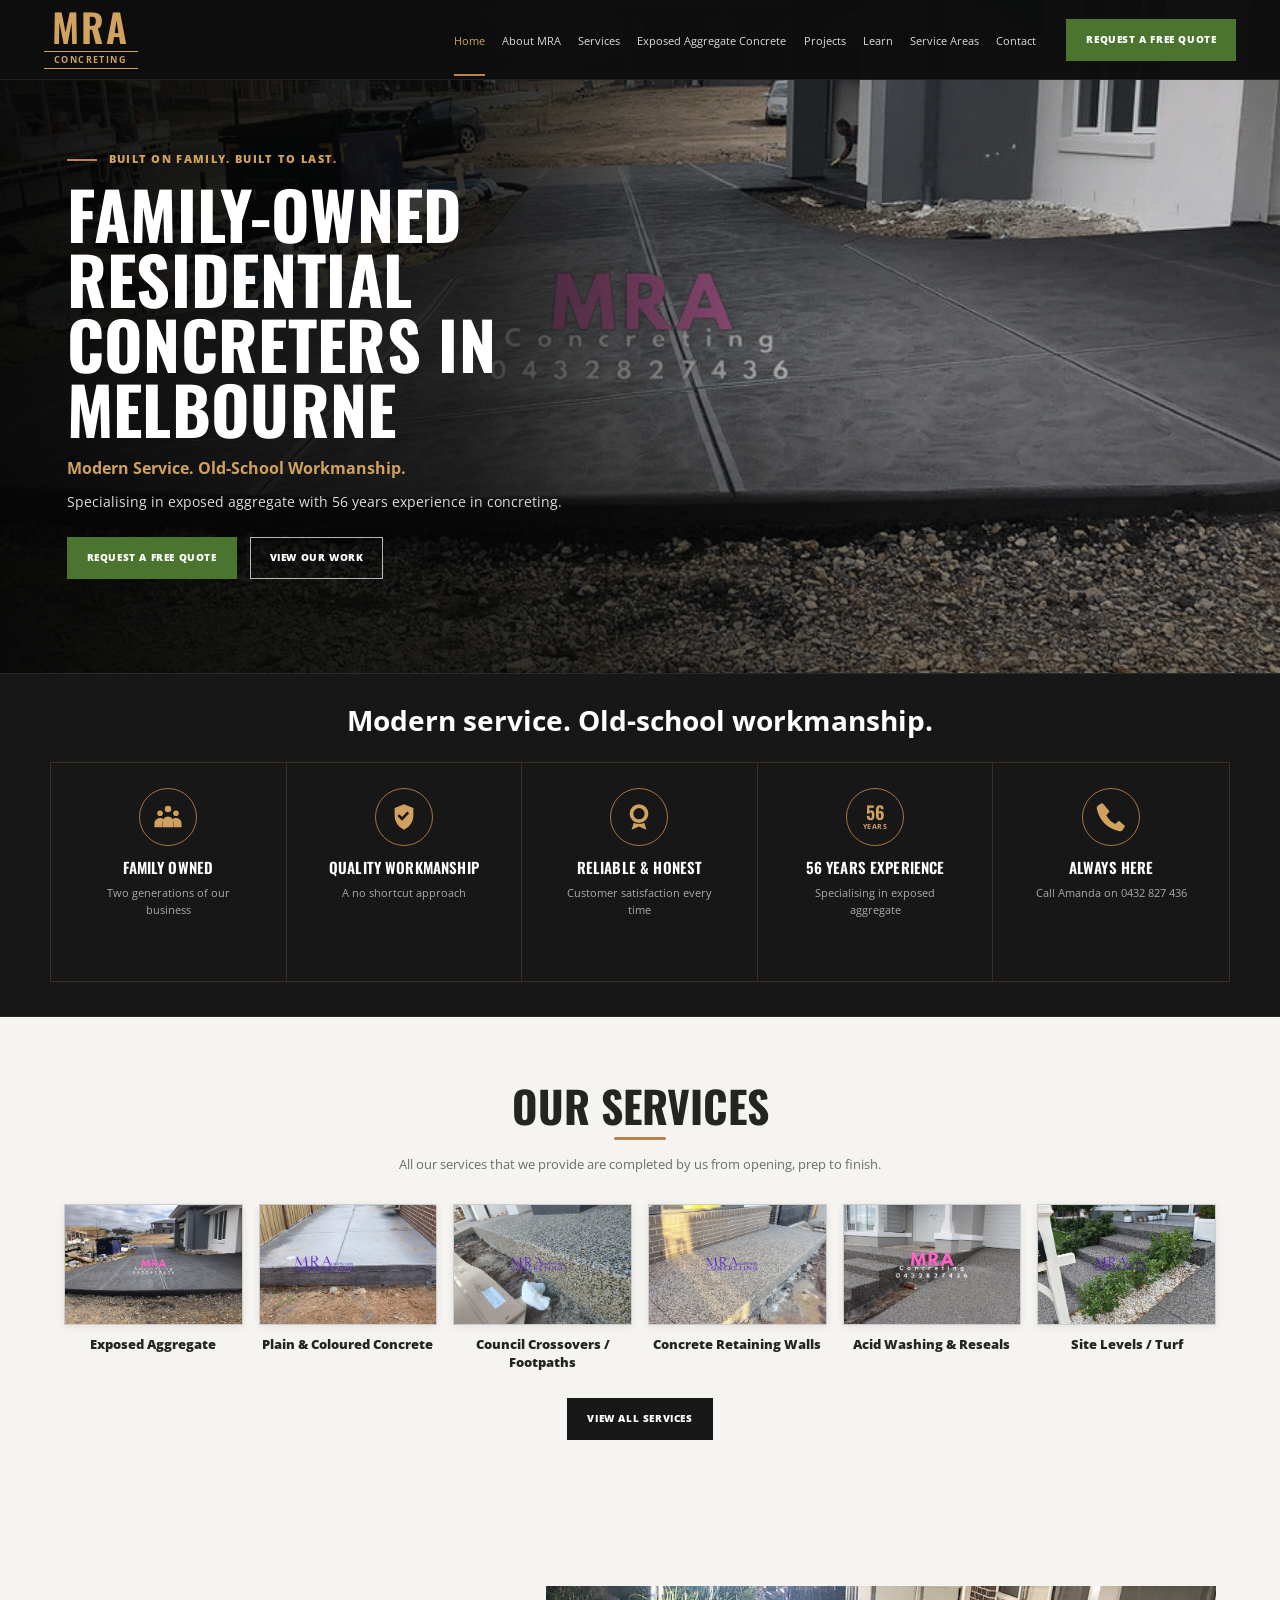
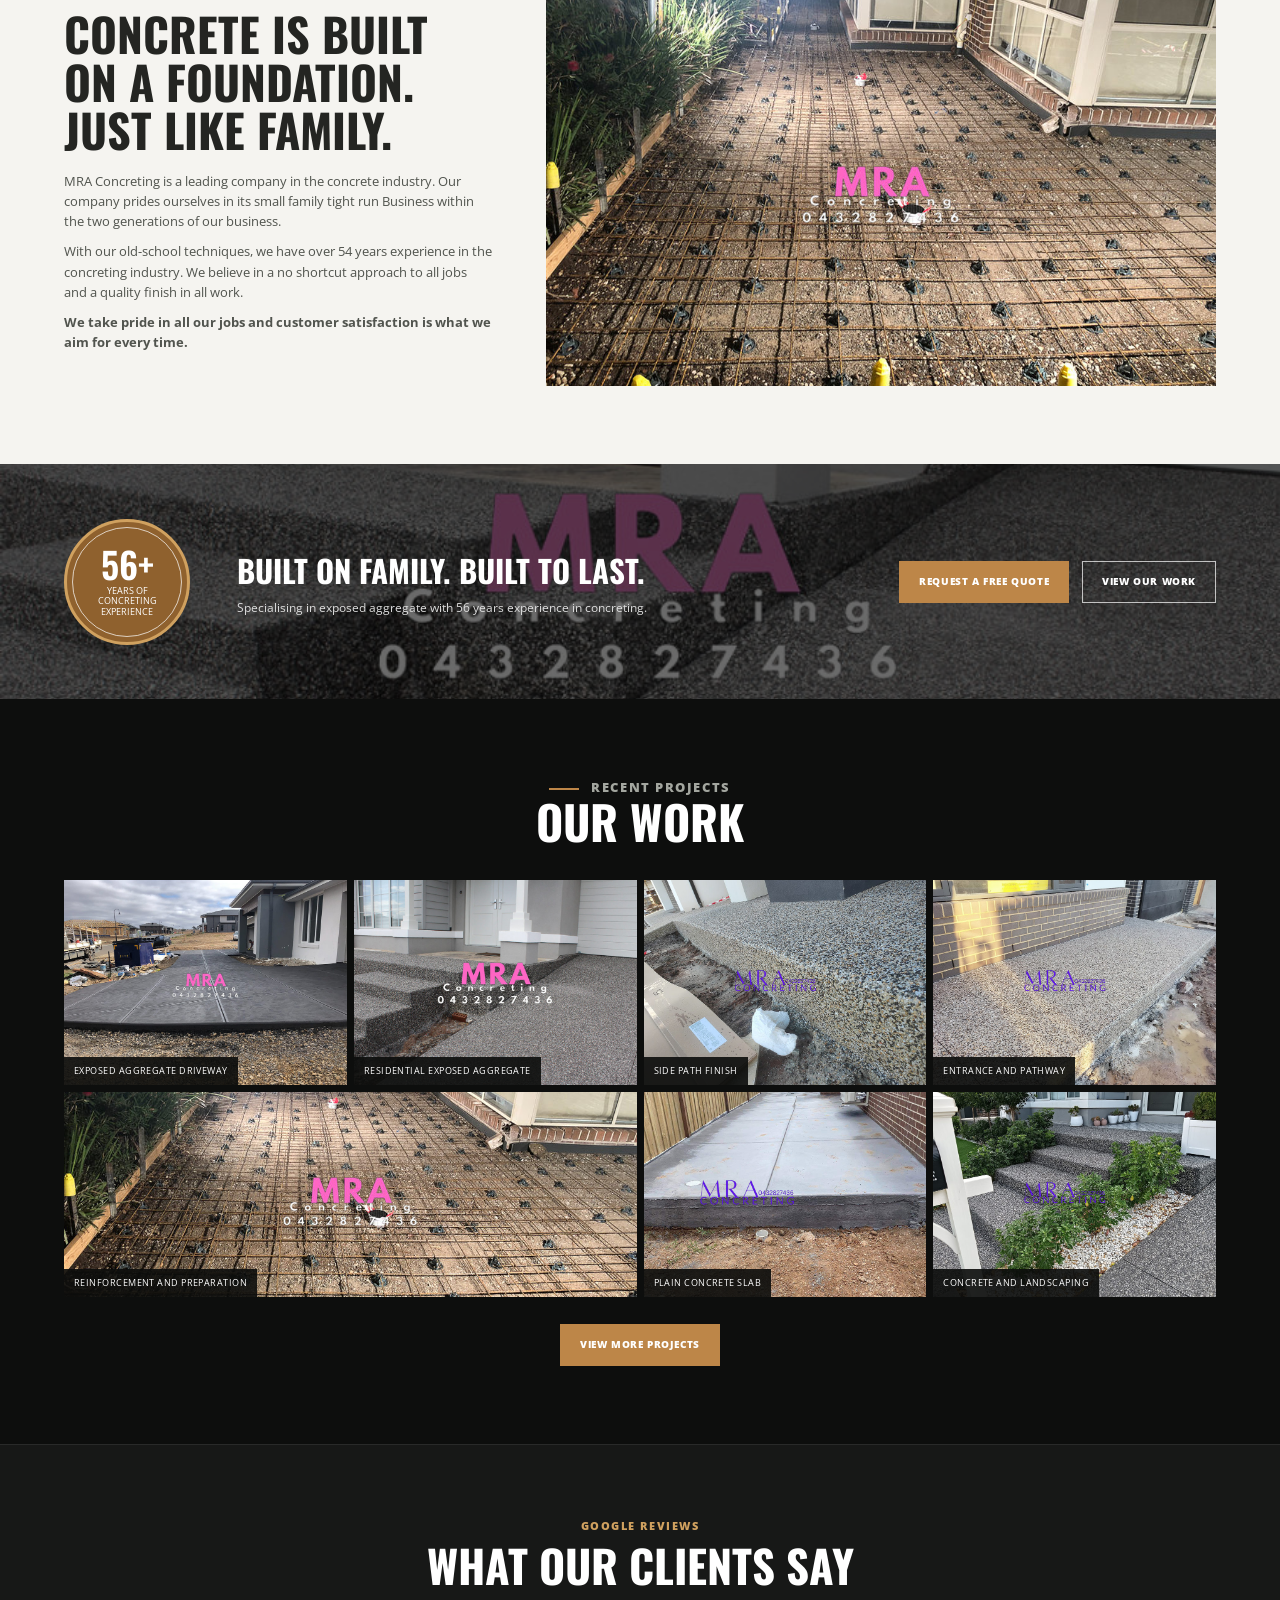
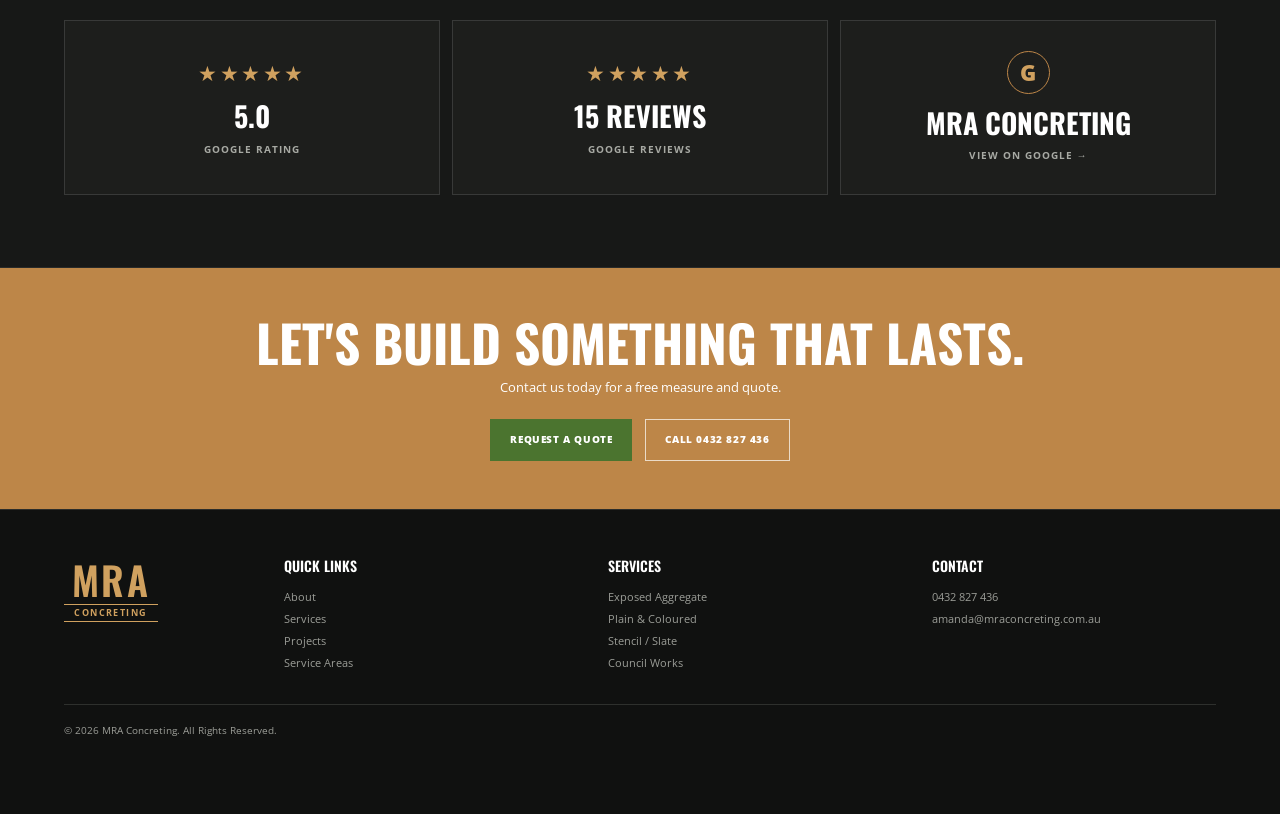
==== index.html @ d658daf3 "Cache-bust homepage script and resolve icon override" ====
<!doctype html><html lang="en"><head><meta charset="UTF-8"><meta name="viewport" content="width=device-width,initial-scale=1"><meta name="description" content="MRA Concreting - family-run concrete specialists serving Melbourne."><title>MRA Concreting | Melbourne</title><link rel="preconnect" href="https://fonts.googleapis.com"><link rel="preconnect" href="https://fonts.gstatic.com" crossorigin><link href="https://fonts.googleapis.com/css2?family=Open+Sans:wght@400;600;700;800&family=Oswald:wght@400;500;600;700&display=swap" rel="stylesheet"><link rel="stylesheet" href="styles.css"></head><body class="home"><a class="skip" href="#main">Skip to content</a><div id="site-header"></div><main id="main"><section class="hero" style="--hero-image:url('assets/img-77.jpg')"><div class="hero-copy reveal"><p class="eyebrow">Built on Family. Built to Last.</p><h1>Family-Owned Residential Concreters in Melbourne</h1><p class="subhead">Modern Service. Old-School Workmanship.</p><p class="lead">Specialising in exposed aggregate with 56 years experience in concreting.</p><div class="actions"><a class="button" href="contact.html">Request a free quote</a><a class="button outline" href="projects.html">View our work</a></div></div></section><section class="trust-panel"><div class="trust-heading">Modern service. Old-school workmanship.</div><div class="trust-strip"><div class="trust-item"><span class="trust-icon"></span><div><strong>Family Owned</strong><span>Two generations of our business</span></div></div><div class="trust-item"><span class="trust-icon"></span><div><strong>Quality Workmanship</strong><span>A no shortcut approach</span></div></div><div class="trust-item"><span class="trust-icon"></span><div><strong>Reliable &amp; Honest</strong><span>Customer satisfaction every time</span></div></div><div class="trust-item"><span class="trust-icon"></span><div><strong>56 Years Experience</strong><span>Specialising in exposed aggregate</span></div></div><div class="trust-item"><span class="trust-icon"></span><div><strong>Always Here</strong><span>Call Amanda on 0432 827 436</span></div></div></div></section><section class="section services-showcase"><div class="section-inner"><div class="section-title services-showcase-title"><h2>Our Services</h2><span class="services-underline" aria-hidden="true"></span><p>All our services that we provide are completed by us from opening, prep to finish.</p></div><div class="services-showcase-grid"><a class="service-thumb-card" href="exposed-aggregate.html"><div class="service-thumb-image"><img src="assets/img-77.jpg" alt="MRA Concreting project"></div><h3>Exposed Aggregate</h3></a><a class="service-thumb-card" href="services.html"><div class="service-thumb-image"><img src="assets/img-12.jpg" alt="MRA Concreting project"></div><h3>Plain &amp; Coloured Concrete</h3></a><a class="service-thumb-card" href="services.html"><div class="service-thumb-image"><img src="assets/img-39.jpg" alt="MRA Concreting project"></div><h3>Council Crossovers / Footpaths</h3></a><a class="service-thumb-card" href="services.html"><div class="service-thumb-image"><img src="assets/img-47.jpg" alt="MRA Concreting project"></div><h3>Concrete Retaining Walls</h3></a><a class="service-thumb-card" href="services.html"><div class="service-thumb-image"><img src="assets/img-45.jpg" alt="MRA Concreting project"></div><h3>Acid Washing &amp; Reseals</h3></a><a class="service-thumb-card" href="services.html"><div class="service-thumb-image"><img src="assets/img-75.jpg" alt="MRA Concreting project"></div><h3>Site Levels / Turf</h3></a></div><div class="center-action"><a class="button services-button" href="services.html">View all services</a></div></div></section><section class="section"><div class="section-inner split"><div class="reveal"><h2>Concrete is built on a foundation. Just like family.</h2><p>MRA Concreting is a leading company in the concrete industry. Our company prides ourselves in its small family tight run Business within the two generations of our business.</p><p>With our old-school techniques, we have over 54 years experience in the concreting industry. We believe in a no shortcut approach to all jobs and a quality finish in all work.</p><p class="gold-text">We take pride in all our jobs and customer satisfaction is what we aim for every time.</p></div><div class="image-frame reveal"><img src="assets/img-76.jpg" alt="Concrete preparation and reinforcement"></div></div></section><section class="experience-band" style="--band-image:url('assets/img-45.jpg')"><div class="experience-inner"><div class="years-badge"><strong>56+</strong><span>Years of concreting experience</span></div><div><h2>Built on Family. Built to Last.</h2><p>Specialising in exposed aggregate with 56 years experience in concreting.</p></div><div class="actions"><a class="button gold" href="contact.html">Request a free quote</a><a class="button outline" href="projects.html">View our work</a></div></div></section><section class="section dark"><div class="section-inner"><div class="section-title"><p class="kicker">Recent Projects</p><h2>Our Work</h2></div><div class="project-grid"><figure><img src="assets/img-77.jpg" alt=""><figcaption>Exposed aggregate driveway</figcaption></figure><figure><img src="assets/img-45.jpg" alt=""><figcaption>Residential exposed aggregate</figcaption></figure><figure><img src="assets/img-39.jpg" alt=""><figcaption>Side path finish</figcaption></figure><figure><img src="assets/img-47.jpg" alt=""><figcaption>Entrance and pathway</figcaption></figure><figure class="wide"><img src="assets/img-76.jpg" alt=""><figcaption>Reinforcement and preparation</figcaption></figure><figure><img src="assets/img-12.jpg" alt=""><figcaption>Plain concrete slab</figcaption></figure><figure><img src="assets/img-75.jpg" alt=""><figcaption>Concrete and landscaping</figcaption></figure></div><div class="center-action"><a class="button gold" href="projects.html">View more projects</a></div></div></section><section class="cta-band"><h2>Let's Build Something That Lasts.</h2><p>Contact us today for a free measure and quote.</p><div class="actions" style="justify-content:center"><a class="button" href="contact.html">Request a quote</a><a class="button outline" href="tel:+61432827436">Call 0432 827 436</a></div></section></main><div id="site-footer"></div><script src="script.js?v=20260903-4"></script><style>.trust-panel .trust-item:nth-child(3) .trust-icon{flex-direction:row!important;gap:0!important}.trust-panel .trust-item:nth-child(3) .trust-icon::after{content:none!important;display:none!important}</style></body></html>
---- styles.css ----
:root{--black:#0d0e0d;--charcoal:#151615;--card:#1d1e1c;--gold:#bd8648;--gold2:#d0a15f;--green:#4b742f;--paper:#f5f4f0;--white:#fff;--text:#242522;--muted:#8d9089;--line:rgba(255,255,255,.12);--max:1180px;--head:'Oswald',sans-serif;--body:'Open Sans',sans-serif}*{box-sizing:border-box}html{scroll-behavior:smooth}body{margin:0;background:var(--paper);color:var(--text);font-family:var(--body);line-height:1.55}body.menu-open{overflow:hidden}a{color:inherit;text-decoration:none}img{display:block;width:100%;height:100%;object-fit:cover}button,input,textarea{font:inherit}.skip{position:fixed;left:12px;top:-100px;z-index:999;background:#fff;color:#111;padding:10px}.skip:focus{top:12px}.site-header{height:78px;position:fixed;inset:0 0 auto;z-index:50;display:flex;align-items:center;gap:30px;padding:0 max(3vw,22px);background:rgba(13,14,13,.97);color:#fff;border-bottom:1px solid rgba(255,255,255,.09);transition:.25s}.home .site-header:not(.scrolled){background:linear-gradient(#0b0c0bd9,#0b0c0b33);border-color:rgba(255,255,255,.18)}.brand{width:82px;color:var(--gold2);text-align:center;line-height:.8;flex:none}.brand span{display:block;font:600 33px/1 var(--head);letter-spacing:.05em}.brand small{display:block;font:700 9px/1.1 var(--body);letter-spacing:.13em;margin-top:5px}.brand small:before,.brand small:after{content:'';display:block;height:1px;background:currentColor;margin:3px 0}.site-nav{margin-left:auto;display:flex;align-items:center;gap:clamp(13px,1.55vw,25px)}.site-nav a{font-size:12px;white-space:nowrap;opacity:.86;padding:28px 0 24px;border-bottom:2px solid transparent}.site-nav a:hover,.site-nav a.active{color:var(--gold2);opacity:1;border-color:var(--gold)}.button{display:inline-flex;align-items:center;justify-content:center;min-height:44px;padding:0 20px;border:1px solid var(--green);background:var(--green);color:#fff;font-size:11px;font-weight:800;letter-spacing:.06em;text-transform:uppercase;cursor:pointer;transition:.2s}.button:hover{filter:brightness(1.08);transform:translateY(-1px)}.button.gold{background:var(--gold);border-color:var(--gold)}.button.outline{background:transparent;border-color:rgba(255,255,255,.7)}.button.outline.dark-outline{color:#171817;border-color:#171817}.header-cta{white-space:nowrap}.menu{display:none;margin-left:auto;border:0;background:none;padding:8px}.menu i{display:block;width:26px;height:1px;background:#fff;margin:7px}.hero{position:relative;min-height:650px;color:#fff;background:#111;overflow:hidden}.hero:before{content:'';position:absolute;inset:0;background:var(--hero-image) center/cover no-repeat;filter:saturate(.72)}.hero:after{content:'';position:absolute;inset:0;background:linear-gradient(90deg,rgba(5,5,5,.94) 0,rgba(5,5,5,.73) 38%,rgba(5,5,5,.12) 76%),linear-gradient(0deg,rgba(0,0,0,.56),transparent 45%)}.hero-copy{position:relative;z-index:2;width:min(650px,88vw);padding:155px 0 125px;margin-left:max(5vw,28px)}.eyebrow,.kicker{margin:0 0 14px;color:var(--gold2);font-size:12px;font-weight:800;letter-spacing:.11em;text-transform:uppercase}.eyebrow:before,.kicker:before{content:'';display:inline-block;width:30px;height:2px;background:var(--gold);vertical-align:middle;margin-right:12px}.hero h1,.page-hero h1,h2,h3{font-family:var(--head);text-transform:uppercase}.hero h1{font-size:clamp(48px,5.7vw,78px);line-height:.98;letter-spacing:.005em;margin:0 0 18px;max-width:620px}.hero .subhead{color:var(--gold2);font-weight:700;font-size:17px;margin:0 0 9px}.hero .lead{max-width:540px;color:#ddd;font-size:15px;margin:0 0 27px}.actions{display:flex;gap:13px;flex-wrap:wrap}.trust-strip{background:#171817;color:#fff;display:grid;grid-template-columns:repeat(4,1fr);border-top:1px solid var(--line)}.trust-item{display:grid;grid-template-columns:48px 1fr;gap:12px;padding:23px 28px;border-right:1px solid var(--line);align-items:center}.trust-item:last-child{border:0}.trust-icon{width:42px;height:42px;border:1px solid #9f7847;color:var(--gold2);display:grid;place-items:center;border-radius:50%;font:700 16px var(--head)}.trust-item strong{display:block;font:600 15px var(--head);text-transform:uppercase}.trust-item span{display:block;font-size:11px;color:#a4a59f;margin-top:2px}.section{padding:86px max(5vw,24px)}.section-inner{max-width:var(--max);margin:auto}.split{display:grid;grid-template-columns:.8fr 1.2fr;gap:64px;align-items:center}.split.reverse{grid-template-columns:1.2fr .8fr}.split h2,.section-title h2,.cta-band h2{font-size:clamp(34px,4vw,52px);line-height:1.04;margin:0 0 20px}.split p{font-size:14px;color:#555851}.gold-text{color:#a66f33;font-weight:700}.image-frame{height:430px;overflow:hidden}.dark{background:var(--black);color:#fff}.texture{background-color:#181918;background-image:linear-gradient(135deg,rgba(255,255,255,.015) 25%,transparent 25%),linear-gradient(315deg,rgba(255,255,255,.015) 25%,transparent 25%);background-size:8px 8px}.section-title{text-align:center;max-width:760px;margin:0 auto 38px}.section-title.left{text-align:left;margin-left:0}.section-title h2{margin-bottom:12px}.section-title p{margin:0;color:#a3a69f;font-size:14px}.service-cards{display:grid;grid-template-columns:repeat(5,1fr);gap:10px}.service-card{min-height:190px;padding:24px 18px;border:1px solid rgba(255,255,255,.11);background:#1b1c1b;text-align:center;display:flex;flex-direction:column;align-items:center;justify-content:center;transition:.2s}.service-card:hover{border-color:#775a37;background:#222320;transform:translateY(-2px)}.service-number{font:500 27px var(--head);color:var(--gold);margin-bottom:18px}.service-card h3{font-size:16px;line-height:1.15;margin:0;color:#fff}.service-card p{font-size:11px;color:#9d9f99;margin:9px 0 0}.center-action{text-align:center;margin-top:30px}.experience-band{position:relative;min-height:260px;color:#fff;display:flex;align-items:center;background:#111;overflow:hidden}.experience-band:before{content:'';position:absolute;inset:0;background:var(--band-image) center/cover no-repeat;filter:brightness(.46) saturate(.7)}.experience-inner{position:relative;z-index:2;width:min(var(--max),90vw);margin:auto;display:grid;grid-template-columns:160px 1fr auto;gap:35px;align-items:center}.years-badge{width:138px;height:138px;border:4px solid var(--gold2);outline:1px solid rgba(255,255,255,.7);outline-offset:-10px;border-radius:50%;background:#8f612e;display:flex;flex-direction:column;align-items:center;justify-content:center;text-align:center}.years-badge strong{font:600 39px/1 var(--head)}.years-badge span{font-size:11px;text-transform:uppercase;line-height:1.2;margin-top:4px}.experience-band h2{font-size:34px;margin:0 0 5px}.experience-band p{margin:0;color:#ddd;font-size:13px}.project-grid{display:grid;grid-template-columns:repeat(4,1fr);gap:8px}.project-grid figure{margin:0;height:220px;position:relative;overflow:hidden;background:#222}.project-grid figure.wide{grid-column:span 2}.project-grid figcaption{position:absolute;left:0;bottom:0;background:rgba(12,13,12,.9);color:#fff;padding:8px 11px;font-size:10px;text-transform:uppercase;letter-spacing:.05em}.project-grid img{transition:.45s}.project-grid figure:hover img{transform:scale(1.035)}.cta-band{background:var(--gold);color:#fff;text-align:center;padding:48px 24px}.cta-band h2{margin-bottom:8px}.cta-band p{margin:0 0 22px;font-size:13px}.page-hero{position:relative;min-height:390px;padding:155px max(5vw,24px) 65px;color:#fff;background:#111;overflow:hidden}.page-hero:before{content:'';position:absolute;inset:0;background:var(--hero-image) center/cover no-repeat;filter:brightness(.58) saturate(.68)}.page-hero:after{content:'';position:absolute;inset:0;background:linear-gradient(90deg,rgba(7,7,7,.94),rgba(7,7,7,.42) 65%,rgba(7,7,7,.15))}.page-hero .inner{position:relative;z-index:2;max-width:var(--max);margin:auto}.page-hero h1{font-size:clamp(44px,5vw,70px);line-height:1;margin:0 0 13px;max-width:650px}.page-hero p{max-width:600px;color:#dededb;margin:0}.service-list{display:grid;grid-template-columns:repeat(2,1fr);gap:10px}.service-row{display:grid;grid-template-columns:120px 1fr;min-height:135px;background:#1a1b1a;border:1px solid var(--line)}.service-row img{min-height:135px}.service-row div{padding:20px}.service-row h3{font-size:20px;margin:0 0 8px}.service-row p{font-size:12px;color:#a2a49e;margin:0}.spec-panel{max-width:var(--max);margin:auto;display:grid;grid-template-columns:1fr 1fr;gap:0;background:#fff}.spec-copy{padding:55px}.spec-copy h2{font-size:38px;margin:0 0 20px}.spec-copy p{font-size:14px;color:#555}.spec-image{min-height:430px}.facts{display:grid;grid-template-columns:repeat(4,1fr);gap:10px;margin-top:35px}.fact{border:1px solid #3c3d3a;background:#191a19;padding:22px;text-align:center}.fact strong{display:block;color:var(--gold2);font:600 26px var(--head)}.fact span{display:block;color:#aaa;font-size:11px;margin-top:6px;text-transform:uppercase}.process{display:grid;grid-template-columns:repeat(4,1fr);gap:0;margin-top:25px}.process div{padding:24px;border:1px solid #363835;border-right:0}.process div:last-child{border-right:1px solid #363835}.process span{color:var(--gold);font:500 25px var(--head)}.process h3{font-size:18px;margin:8px 0 4px}.process p{font-size:11px;color:#9d9f99;margin:0}.filters{display:flex;justify-content:center;gap:8px;flex-wrap:wrap;margin:0 0 28px}.filters button{border:1px solid #3a3b38;background:transparent;color:#aeb0aa;padding:9px 13px;font-size:10px;text-transform:uppercase;letter-spacing:.05em;cursor:pointer}.filters button.active,.filters button:hover{background:var(--gold);border-color:var(--gold);color:#111}.filterable.hidden{display:none}.coverage{display:grid;grid-template-columns:1fr 1fr;gap:18px}.coverage article{background:#191a19;border:1px solid var(--line);padding:35px}.coverage h2{font-size:34px;margin:0 0 15px}.coverage p{color:#a1a39c;font-size:13px}.about-grid{display:grid;grid-template-columns:1fr 1fr;gap:18px}.about-grid .copy{background:#fff;padding:50px}.about-grid .copy h2{font-size:40px;margin:0 0 20px}.about-grid .copy p{color:#555;font-size:14px}.about-grid .photo{min-height:500px}.faq-list{max-width:850px;margin:auto}.faq-list details{background:#191a19;border:1px solid #343633;margin-bottom:10px;color:#fff}.faq-list summary{cursor:pointer;list-style:none;padding:20px 24px;font-weight:700;font-size:14px}.faq-list summary::-webkit-details-marker{display:none}.faq-list summary:after{content:'+';float:right;color:var(--gold);font-size:20px}.faq-list details[open] summary:after{content:'–'}.faq-list details p{padding:0 24px 22px;margin:0;color:#a8aaa3;font-size:13px}.contact-layout{display:grid;grid-template-columns:.78fr 1.22fr;gap:45px}.contact-info{background:#171817;color:#fff;padding:42px}.contact-info h2{font-size:38px;margin:0 0 20px}.contact-info p{font-size:13px;color:#aaa}.contact-line{display:block;border-top:1px solid #343633;padding:16px 0;color:#fff}.contact-line small{display:block;color:var(--gold2);text-transform:uppercase;font-size:9px;letter-spacing:.1em}.contact-form{background:#fff;padding:42px;border:1px solid #ddd}.contact-form h2{font-size:34px;margin:0 0 22px}.field{display:block;margin-bottom:17px;font-size:10px;text-transform:uppercase;letter-spacing:.08em;font-weight:700}.field input,.field textarea{display:block;width:100%;padding:13px;margin-top:7px;border:1px solid #c9c9c5;background:#fafaf8;outline:none}.field input:focus,.field textarea:focus{border-color:var(--gold)}.field-row{display:grid;grid-template-columns:1fr 1fr;gap:14px}.not-found{min-height:100vh;display:flex;align-items:center;justify-content:center;text-align:center;color:#fff;position:relative;background:#111;padding:120px 24px}.not-found:before{content:'';position:absolute;inset:0;background:url('assets/img-45.jpg') center/cover;filter:brightness(.34)}.not-found-inner{position:relative;z-index:2}.not-found strong{display:block;font:600 clamp(110px,20vw,230px)/.8 var(--head)}.not-found h1{font:500 31px var(--head);text-transform:uppercase;margin:20px 0}.site-footer{background:#101110;color:#9b9d97;border-top:1px solid #2c2d2a;padding:45px max(5vw,24px) 75px}.footer-inner{max-width:var(--max);margin:auto;display:grid;grid-template-columns:180px 1fr 1fr 1fr;gap:40px}.site-footer h4{font:600 14px var(--head);color:#fff;text-transform:uppercase;margin:0 0 12px}.site-footer a,.site-footer p{font-size:11px;display:block;margin:5px 0}.footer-bottom{max-width:var(--max);margin:28px auto 0;padding-top:18px;border-top:1px solid #2e302d;font-size:10px}.mobile-call{display:none}.reveal{opacity:0;transform:translateY(18px);transition:.6s}.reveal.visible{opacity:1;transform:none}@media(max-width:1100px){.site-nav{display:none}.menu{display:block}.header-cta{display:none}.site-nav.open{display:flex;position:fixed;z-index:60;inset:78px 0 0;background:#111;flex-direction:column;align-items:flex-start;padding:25px}.site-nav.open a{font:500 25px var(--head);padding:10px;border:0}.service-cards{grid-template-columns:repeat(3,1fr)}.project-grid{grid-template-columns:repeat(3,1fr)}.trust-strip{grid-template-columns:repeat(2,1fr)}.trust-item:nth-child(2){border-right:0}.footer-inner{grid-template-columns:1fr 1fr}}@media(max-width:760px){.site-header{height:70px;padding:0 18px}.site-nav.open{inset:70px 0 0}.brand span{font-size:28px}.hero{min-height:710px}.hero-copy{padding:135px 0 115px;margin-left:24px;width:calc(100% - 48px)}.hero h1{font-size:48px}.hero:after{background:linear-gradient(90deg,rgba(5,5,5,.91),rgba(5,5,5,.35)),linear-gradient(0deg,rgba(0,0,0,.75),transparent 50%)}.trust-strip{grid-template-columns:1fr 1fr}.trust-item{grid-template-columns:36px 1fr;padding:17px 14px}.trust-icon{width:34px;height:34px;font-size:13px}.trust-item strong{font-size:13px}.trust-item span{font-size:9px}.section{padding:65px 20px}.split,.split.reverse,.spec-panel,.about-grid,.contact-layout{grid-template-columns:1fr}.split{gap:30px}.image-frame{height:330px}.service-cards{grid-template-columns:1fr 1fr;gap:7px}.service-card{min-height:150px;padding:18px 12px}.service-number{font-size:22px;margin-bottom:10px}.service-card h3{font-size:14px}.experience-inner{grid-template-columns:1fr;text-align:center;padding:35px 0}.years-badge{margin:auto}.experience-inner .actions{justify-content:center}.project-grid{grid-template-columns:1fr 1fr}.project-grid figure,.project-grid figure.wide{grid-column:auto;height:170px}.page-hero{min-height:330px;padding:135px 20px 55px}.service-list,.coverage{grid-template-columns:1fr}.service-row{grid-template-columns:105px 1fr}.facts,.process{grid-template-columns:1fr 1fr}.process div:nth-child(2){border-right:1px solid #363835}.spec-copy{padding:35px 25px}.spec-image{min-height:310px}.about-grid .copy{padding:35px 24px}.about-grid .photo{min-height:350px}.field-row{grid-template-columns:1fr}.contact-info,.contact-form{padding:28px 22px}.footer-inner{grid-template-columns:1fr 1fr;gap:25px}.mobile-call{position:fixed;display:flex;z-index:70;left:0;right:0;bottom:0;background:var(--green);color:#fff;justify-content:space-between;padding:14px 18px;text-transform:uppercase;font-size:11px;font-weight:800}.site-footer{padding-bottom:100px}}@media(max-width:480px){.hero h1{font-size:42px}.trust-strip{grid-template-columns:1fr}.trust-item{border-right:0;border-bottom:1px solid var(--line)}.service-cards,.project-grid,.facts,.process,.footer-inner{grid-template-columns:1fr}.project-grid figure,.project-grid figure.wide{height:230px}.process div{border-right:1px solid #363835}.footer-inner{gap:18px}}@media(prefers-reduced-motion:reduce){*{scroll-behavior:auto!important}.reveal{opacity:1;transform:none;transition:none}}
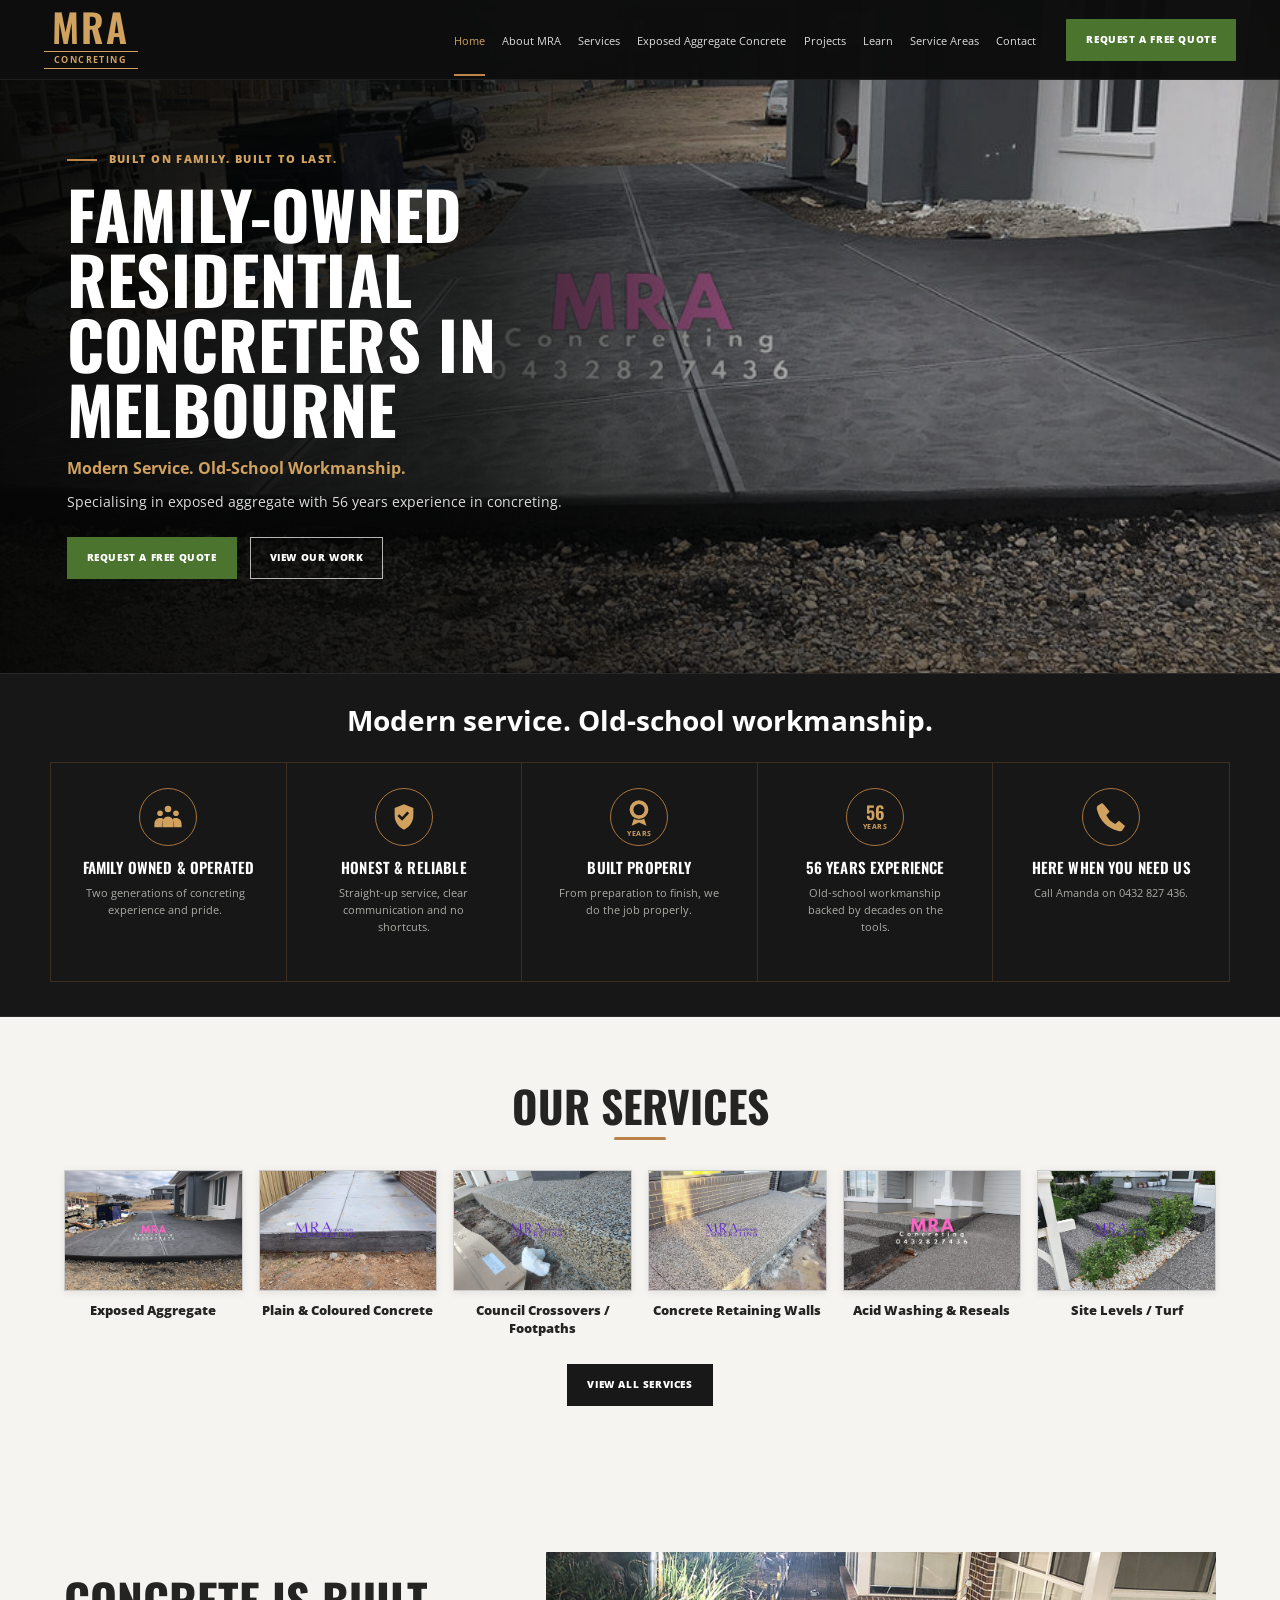
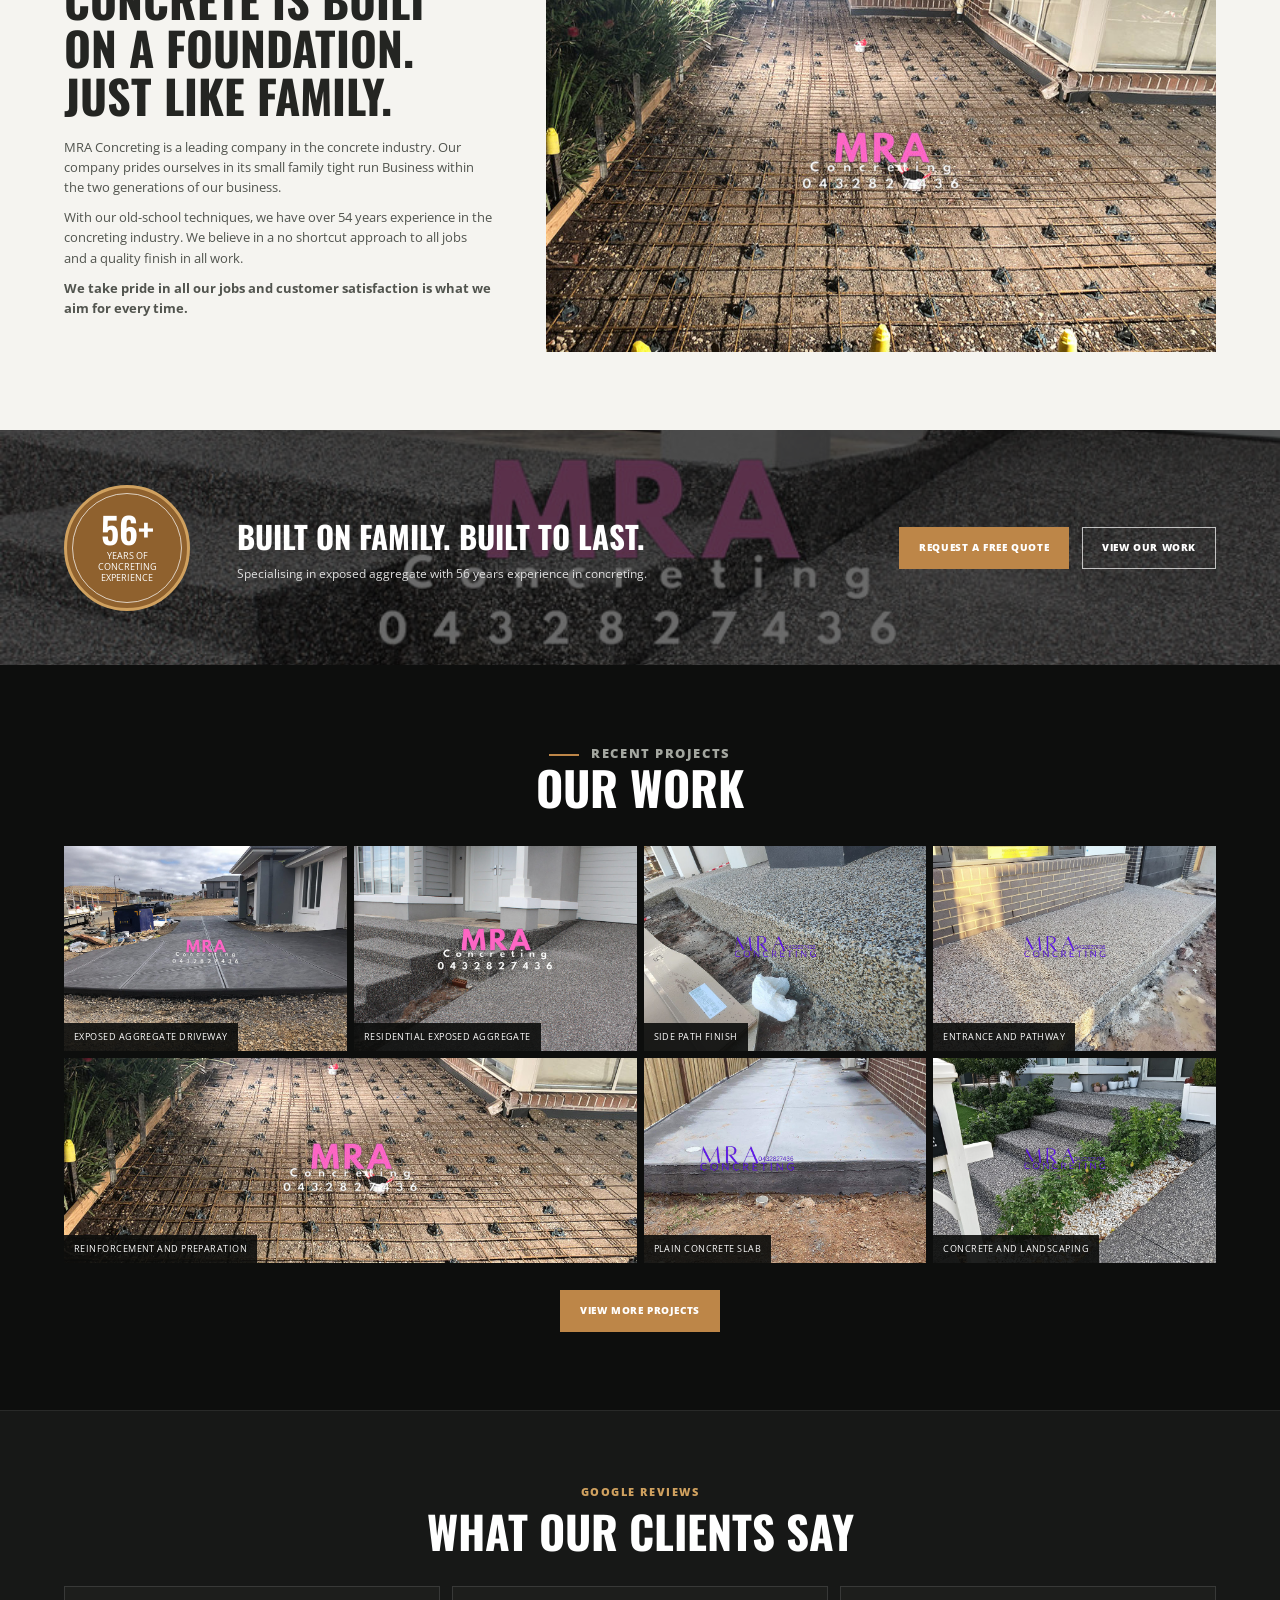
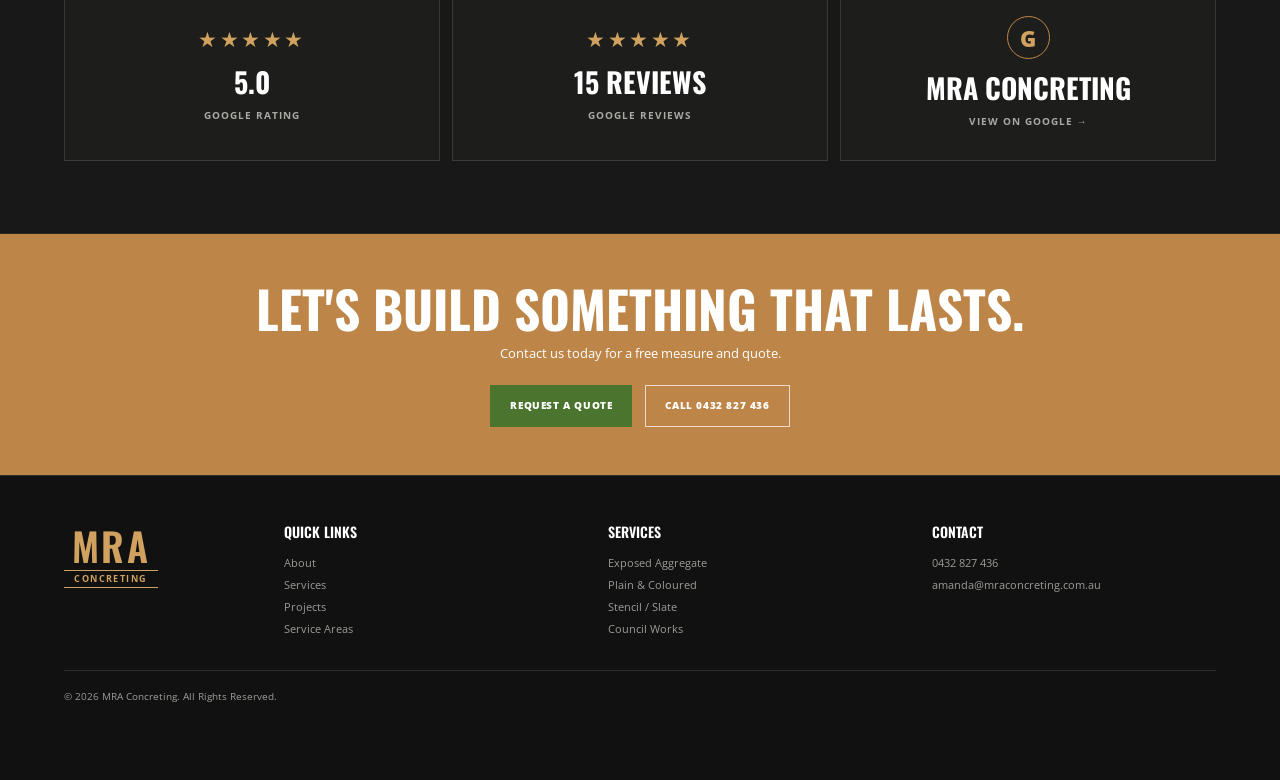
==== commit 117417ad: "Refine homepage structure to match supplied references" ====
--- a/index.html
+++ b/index.html
@@ -1 +1 @@
-<!doctype html><html lang="en"><head><meta charset="UTF-8"><meta name="viewport" content="width=device-width,initial-scale=1"><meta name="description" content="MRA Concreting - family-run concrete specialists serving Melbourne."><title>MRA Concreting | Melbourne</title><link rel="preconnect" href="https://fonts.googleapis.com"><link rel="preconnect" href="https://fonts.gstatic.com" crossorigin><link href="https://fonts.googleapis.com/css2?family=Open+Sans:wght@400;600;700;800&family=Oswald:wght@400;500;600;700&display=swap" rel="stylesheet"><link rel="stylesheet" href="styles.css"></head><body class="home"><a class="skip" href="#main">Skip to content</a><div id="site-header"></div><main id="main"><section class="hero" style="--hero-image:url('assets/img-77.jpg')"><div class="hero-copy reveal"><p class="eyebrow">Built on Family. Built to Last.</p><h1>Family-Owned Residential Concreters in Melbourne</h1><p class="subhead">Modern Service. Old-School Workmanship.</p><p class="lead">Specialising in exposed aggregate with 56 years experience in concreting.</p><div class="actions"><a class="button" href="contact.html">Request a free quote</a><a class="button outline" href="projects.html">View our work</a></div></div></section><section class="trust-panel"><div class="trust-heading">Modern service. Old-school workmanship.</div><div class="trust-strip"><div class="trust-item"><span class="trust-icon"></span><div><strong>Family Owned</strong><span>Two generations of our business</span></div></div><div class="trust-item"><span class="trust-icon"></span><div><strong>Quality Workmanship</strong><span>A no shortcut approach</span></div></div><div class="trust-item"><span class="trust-icon"></span><div><strong>Reliable &amp; Honest</strong><span>Customer satisfaction every time</span></div></div><div class="trust-item"><span class="trust-icon"></span><div><strong>56 Years Experience</strong><span>Specialising in exposed aggregate</span></div></div><div class="trust-item"><span class="trust-icon"></span><div><strong>Always Here</strong><span>Call Amanda on 0432 827 436</span></div></div></div></section><section class="section services-showcase"><div class="section-inner"><div class="section-title services-showcase-title"><h2>Our Services</h2><span class="services-underline" aria-hidden="true"></span><p>All our services that we provide are completed by us from opening, prep to finish.</p></div><div class="services-showcase-grid"><a class="service-thumb-card" href="exposed-aggregate.html"><div class="service-thumb-image"><img src="assets/img-77.jpg" alt="MRA Concreting project"></div><h3>Exposed Aggregate</h3></a><a class="service-thumb-card" href="services.html"><div class="service-thumb-image"><img src="assets/img-12.jpg" alt="MRA Concreting project"></div><h3>Plain &amp; Coloured Concrete</h3></a><a class="service-thumb-card" href="services.html"><div class="service-thumb-image"><img src="assets/img-39.jpg" alt="MRA Concreting project"></div><h3>Council Crossovers / Footpaths</h3></a><a class="service-thumb-card" href="services.html"><div class="service-thumb-image"><img src="assets/img-47.jpg" alt="MRA Concreting project"></div><h3>Concrete Retaining Walls</h3></a><a class="service-thumb-card" href="services.html"><div class="service-thumb-image"><img src="assets/img-45.jpg" alt="MRA Concreting project"></div><h3>Acid Washing &amp; Reseals</h3></a><a class="service-thumb-card" href="services.html"><div class="service-thumb-image"><img src="assets/img-75.jpg" alt="MRA Concreting project"></div><h3>Site Levels / Turf</h3></a></div><div class="center-action"><a class="button services-button" href="services.html">View all services</a></div></div></section><section class="section"><div class="section-inner split"><div class="reveal"><h2>Concrete is built on a foundation. Just like family.</h2><p>MRA Concreting is a leading company in the concrete industry. Our company prides ourselves in its small family tight run Business within the two generations of our business.</p><p>With our old-school techniques, we have over 54 years experience in the concreting industry. We believe in a no shortcut approach to all jobs and a quality finish in all work.</p><p class="gold-text">We take pride in all our jobs and customer satisfaction is what we aim for every time.</p></div><div class="image-frame reveal"><img src="assets/img-76.jpg" alt="Concrete preparation and reinforcement"></div></div></section><section class="experience-band" style="--band-image:url('assets/img-45.jpg')"><div class="experience-inner"><div class="years-badge"><strong>56+</strong><span>Years of concreting experience</span></div><div><h2>Built on Family. Built to Last.</h2><p>Specialising in exposed aggregate with 56 years experience in concreting.</p></div><div class="actions"><a class="button gold" href="contact.html">Request a free quote</a><a class="button outline" href="projects.html">View our work</a></div></div></section><section class="section dark"><div class="section-inner"><div class="section-title"><p class="kicker">Recent Projects</p><h2>Our Work</h2></div><div class="project-grid"><figure><img src="assets/img-77.jpg" alt=""><figcaption>Exposed aggregate driveway</figcaption></figure><figure><img src="assets/img-45.jpg" alt=""><figcaption>Residential exposed aggregate</figcaption></figure><figure><img src="assets/img-39.jpg" alt=""><figcaption>Side path finish</figcaption></figure><figure><img src="assets/img-47.jpg" alt=""><figcaption>Entrance and pathway</figcaption></figure><figure class="wide"><img src="assets/img-76.jpg" alt=""><figcaption>Reinforcement and preparation</figcaption></figure><figure><img src="assets/img-12.jpg" alt=""><figcaption>Plain concrete slab</figcaption></figure><figure><img src="assets/img-75.jpg" alt=""><figcaption>Concrete and landscaping</figcaption></figure></div><div class="center-action"><a class="button gold" href="projects.html">View more projects</a></div></div></section><section class="cta-band"><h2>Let's Build Something That Lasts.</h2><p>Contact us today for a free measure and quote.</p><div class="actions" style="justify-content:center"><a class="button" href="contact.html">Request a quote</a><a class="button outline" href="tel:+61432827436">Call 0432 827 436</a></div></section></main><div id="site-footer"></div><script src="script.js?v=20260903-4"></script><style>.trust-panel .trust-item:nth-child(3) .trust-icon{flex-direction:row!important;gap:0!important}.trust-panel .trust-item:nth-child(3) .trust-icon::after{content:none!important;display:none!important}</style></body></html>+<!doctype html><html lang="en-AU"><head><meta charset="UTF-8"><meta name="viewport" content="width=device-width,initial-scale=1"><title>MRA Concreting Melbourne | Exposed Aggregate & Concrete Services</title><meta name="description" content="MRA Concreting is a family-owned Melbourne concreter with 56 years of experience. Exposed aggregate, plain and coloured concrete, council crossovers, retaining walls and more."><meta name="robots" content="index,follow,max-image-preview:large,max-snippet:-1,max-video-preview:-1"><link rel="canonical" href="https://somilror200.github.io/mra-concreting-website/"><link rel="preload" as="image" href="assets/img-77.jpg"><meta property="og:locale" content="en_AU"><meta property="og:type" content="website"><meta property="og:site_name" content="MRA Concreting"><meta property="og:title" content="MRA Concreting Melbourne | Exposed Aggregate & Concrete Services"><meta property="og:description" content="Family-owned Melbourne concreters specialising in exposed aggregate and residential concrete services, backed by 56 years of concreting experience."><meta property="og:url" content="https://somilror200.github.io/mra-concreting-website/"><meta property="og:image" content="https://somilror200.github.io/mra-concreting-website/assets/img-77.jpg"><meta property="og:image:alt" content="MRA Concreting exposed aggregate concrete project in Melbourne"><meta name="twitter:card" content="summary_large_image"><meta name="twitter:title" content="MRA Concreting Melbourne"><meta name="twitter:description" content="Family-owned Melbourne concreters specialising in exposed aggregate and residential concrete services."><meta name="twitter:image" content="https://somilror200.github.io/mra-concreting-website/assets/img-77.jpg"><meta name="theme-color" content="#111211"><link rel="sitemap" type="application/xml" href="https://somilror200.github.io/mra-concreting-website/sitemap.xml"><link rel="preconnect" href="https://fonts.googleapis.com"><link rel="preconnect" href="https://fonts.gstatic.com" crossorigin><link href="https://fonts.googleapis.com/css2?family=Open+Sans:wght@400;600;700;800&family=Oswald:wght@400;500;600;700&display=swap" rel="stylesheet"><link rel="stylesheet" href="styles.css"><script type="application/ld+json">{"@context":"https://schema.org","@graph":[{"@type":"GeneralContractor","@id":"https://somilror200.github.io/mra-concreting-website/#business","name":"MRA Concreting","url":"https://somilror200.github.io/mra-concreting-website/","telephone":"+61 432 827 436","email":"amanda@mraconcreting.com.au","description":"Family-owned Melbourne concreters specialising in exposed aggregate and residential concrete services.","image":"https://somilror200.github.io/mra-concreting-website/assets/img-77.jpg","slogan":"Built on Family. Built to Last.","areaServed":[{"@type":"City","name":"Melbourne"},{"@type":"AdministrativeArea","name":"Victoria"}],"sameAs":["https://maps.app.goo.gl/WyDg2VaBcSfiM9oi9?g_st=ic"],"contactPoint":{"@type":"ContactPoint","telephone":"+61 432 827 436","email":"amanda@mraconcreting.com.au","contactType":"customer service","areaServed":"AU","availableLanguage":"English"},"hasOfferCatalog":{"@type":"OfferCatalog","name":"Concrete Services","itemListElement":[{"@type":"Offer","itemOffered":{"@type":"Service","name":"Exposed Aggregate Concrete"}},{"@type":"Offer","itemOffered":{"@type":"Service","name":"Plain Concrete"}},{"@type":"Offer","itemOffered":{"@type":"Service","name":"Coloured Concrete"}},{"@type":"Offer","itemOffered":{"@type":"Service","name":"Stencil and Slate Concrete"}},{"@type":"Offer","itemOffered":{"@type":"Service","name":"Council Crossovers and Footpaths"}},{"@type":"Offer","itemOffered":{"@type":"Service","name":"Concrete Retaining Walls"}},{"@type":"Offer","itemOffered":{"@type":"Service","name":"Foundations and Slabs"}},{"@type":"Offer","itemOffered":{"@type":"Service","name":"Acid Washing and Resealing"}},{"@type":"Offer","itemOffered":{"@type":"Service","name":"Bobcat Works"}},{"@type":"Offer","itemOffered":{"@type":"Service","name":"Site Levels and Turf Installation"}}]}},{"@type":"WebSite","@id":"https://somilror200.github.io/mra-concreting-website/#website","url":"https://somilror200.github.io/mra-concreting-website/","name":"MRA Concreting","publisher":{"@id":"https://somilror200.github.io/mra-concreting-website/#business"},"inLanguage":"en-AU"},{"@type":"WebPage","@id":"https://somilror200.github.io/mra-concreting-website/#webpage","url":"https://somilror200.github.io/mra-concreting-website/","name":"MRA Concreting Melbourne | Exposed Aggregate & Concrete Services","isPartOf":{"@id":"https://somilror200.github.io/mra-concreting-website/#website"},"about":{"@id":"https://somilror200.github.io/mra-concreting-website/#business"},"inLanguage":"en-AU"}]}</script></head><body class="home"><a class="skip" href="#main">Skip to content</a><div id="site-header"></div><main id="main"><section class="hero" style="--hero-image:url('assets/img-77.jpg')"><div class="hero-copy reveal"><p class="eyebrow">Built on Family. Built to Last.</p><h1>Family-Owned Residential Concreters in Melbourne</h1><p class="subhead">Modern Service. Old-School Workmanship.</p><p class="lead">Specialising in exposed aggregate with 56 years experience in concreting.</p><div class="actions"><a class="button" href="contact.html">Request a free quote</a><a class="button outline" href="projects.html">View our work</a></div></div></section><section class="trust-panel"><div class="trust-heading">Modern service. Old-school workmanship.</div><div class="trust-strip"><div class="trust-item"><span class="trust-icon"></span><div><strong>Family Owned &amp; Operated</strong><span>Two generations of concreting experience and pride.</span></div></div><div class="trust-item"><span class="trust-icon"></span><div><strong>Honest &amp; Reliable</strong><span>Straight-up service, clear communication and no shortcuts.</span></div></div><div class="trust-item"><span class="trust-icon"></span><div><strong>Built Properly</strong><span>From preparation to finish, we do the job properly.</span></div></div><div class="trust-item"><span class="trust-icon"></span><div><strong>56 Years Experience</strong><span>Old-school workmanship backed by decades on the tools.</span></div></div><div class="trust-item"><span class="trust-icon"></span><div><strong>Here When You Need Us</strong><span>Call Amanda on 0432 827 436.</span></div></div></div></section><section class="section services-showcase"><div class="section-inner"><div class="section-title services-showcase-title"><h2>Our Services</h2><span class="services-underline" aria-hidden="true"></span></div><div class="services-showcase-grid"><a class="service-thumb-card" href="exposed-aggregate.html"><div class="service-thumb-image"><img src="assets/img-77.jpg" alt="Exposed aggregate concrete driveway by MRA Concreting" loading="lazy"></div><h3>Exposed Aggregate</h3></a><a class="service-thumb-card" href="services.html"><div class="service-thumb-image"><img src="assets/img-12.jpg" alt="Plain and coloured concrete work by MRA Concreting" loading="lazy"></div><h3>Plain &amp; Coloured Concrete</h3></a><a class="service-thumb-card" href="services.html"><div class="service-thumb-image"><img src="assets/img-39.jpg" alt="Concrete crossover and footpath project by MRA Concreting" loading="lazy"></div><h3>Council Crossovers / Footpaths</h3></a><a class="service-thumb-card" href="services.html"><div class="service-thumb-image"><img src="assets/img-47.jpg" alt="Concrete retaining wall and residential concrete project" loading="lazy"></div><h3>Concrete Retaining Walls</h3></a><a class="service-thumb-card" href="services.html"><div class="service-thumb-image"><img src="assets/img-45.jpg" alt="Finished concrete surface by MRA Concreting" loading="lazy"></div><h3>Acid Washing &amp; Reseals</h3></a><a class="service-thumb-card" href="services.html"><div class="service-thumb-image"><img src="assets/img-75.jpg" alt="Concrete and turf landscaping project by MRA Concreting" loading="lazy"></div><h3>Site Levels / Turf</h3></a></div><div class="center-action"><a class="button services-button" href="services.html">View all services</a></div></div></section><section class="section foundation-section"><div class="section-inner split"><div class="reveal"><h2>Concrete is built on a foundation. Just like family.</h2><p>MRA Concreting is a leading company in the concrete industry. Our company prides ourselves in its small family tight run Business within the two generations of our business.</p><p>With our old-school techniques, we have over 54 years experience in the concreting industry. We believe in a no shortcut approach to all jobs and a quality finish in all work.</p><p class="gold-text">We take pride in all our jobs and customer satisfaction is what we aim for every time.</p></div><div class="image-frame reveal"><img src="assets/img-76.jpg" alt="Concrete preparation with steel reinforcement by MRA Concreting" loading="lazy"></div></div></section><section class="experience-band" style="--band-image:url('assets/img-45.jpg')"><div class="experience-inner"><div class="years-badge"><strong>56+</strong><span>Years of concreting experience</span></div><div><h2>Built on Family. Built to Last.</h2><p>Specialising in exposed aggregate with 56 years experience in concreting.</p></div><div class="actions"><a class="button gold" href="contact.html">Request a free quote</a><a class="button outline" href="projects.html">View our work</a></div></div></section><section class="section dark"><div class="section-inner"><div class="section-title"><p class="kicker">Recent Projects</p><h2>Our Work</h2></div><div class="project-grid"><figure><img src="assets/img-77.jpg" alt="Exposed aggregate driveway in Melbourne" loading="lazy"><figcaption>Exposed aggregate driveway</figcaption></figure><figure><img src="assets/img-45.jpg" alt="Residential exposed aggregate concrete project" loading="lazy"><figcaption>Residential exposed aggregate</figcaption></figure><figure><img src="assets/img-39.jpg" alt="Finished concrete side path" loading="lazy"><figcaption>Side path finish</figcaption></figure><figure><img src="assets/img-47.jpg" alt="Concrete entrance and pathway" loading="lazy"><figcaption>Entrance and pathway</figcaption></figure><figure class="wide"><img src="assets/img-76.jpg" alt="Concrete reinforcement and preparation" loading="lazy"><figcaption>Reinforcement and preparation</figcaption></figure><figure><img src="assets/img-12.jpg" alt="Plain concrete slab" loading="lazy"><figcaption>Plain concrete slab</figcaption></figure><figure><img src="assets/img-75.jpg" alt="Concrete and landscaping project" loading="lazy"><figcaption>Concrete and landscaping</figcaption></figure></div><div class="center-action"><a class="button gold" href="projects.html">View more projects</a></div></div></section><section class="cta-band"><h2>Let's Build Something That Lasts.</h2><p>Contact us today for a free measure and quote.</p><div class="actions" style="justify-content:center"><a class="button" href="contact.html">Request a quote</a><a class="button outline" href="tel:+61432827436">Call 0432 827 436</a></div></section></main><div id="site-footer"></div><script src="script.js?v=20260904-1"></script></body></html>
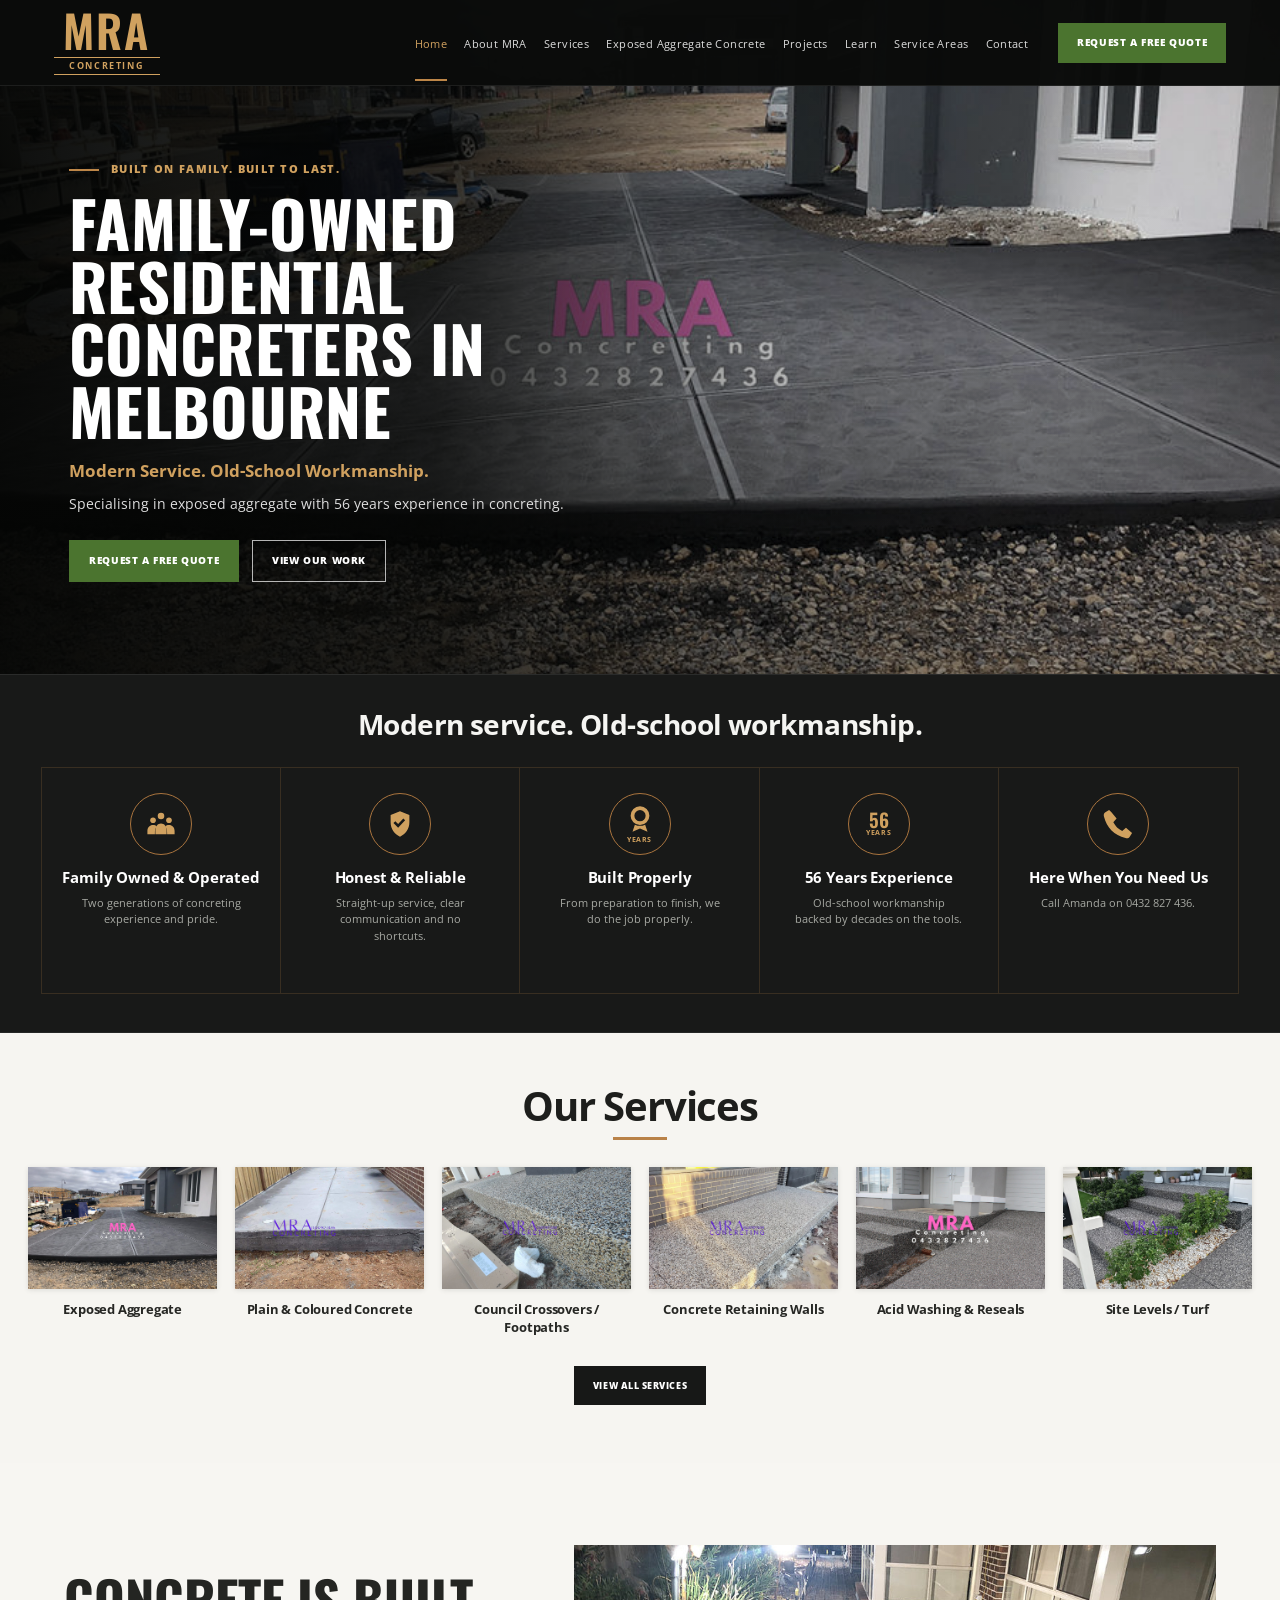
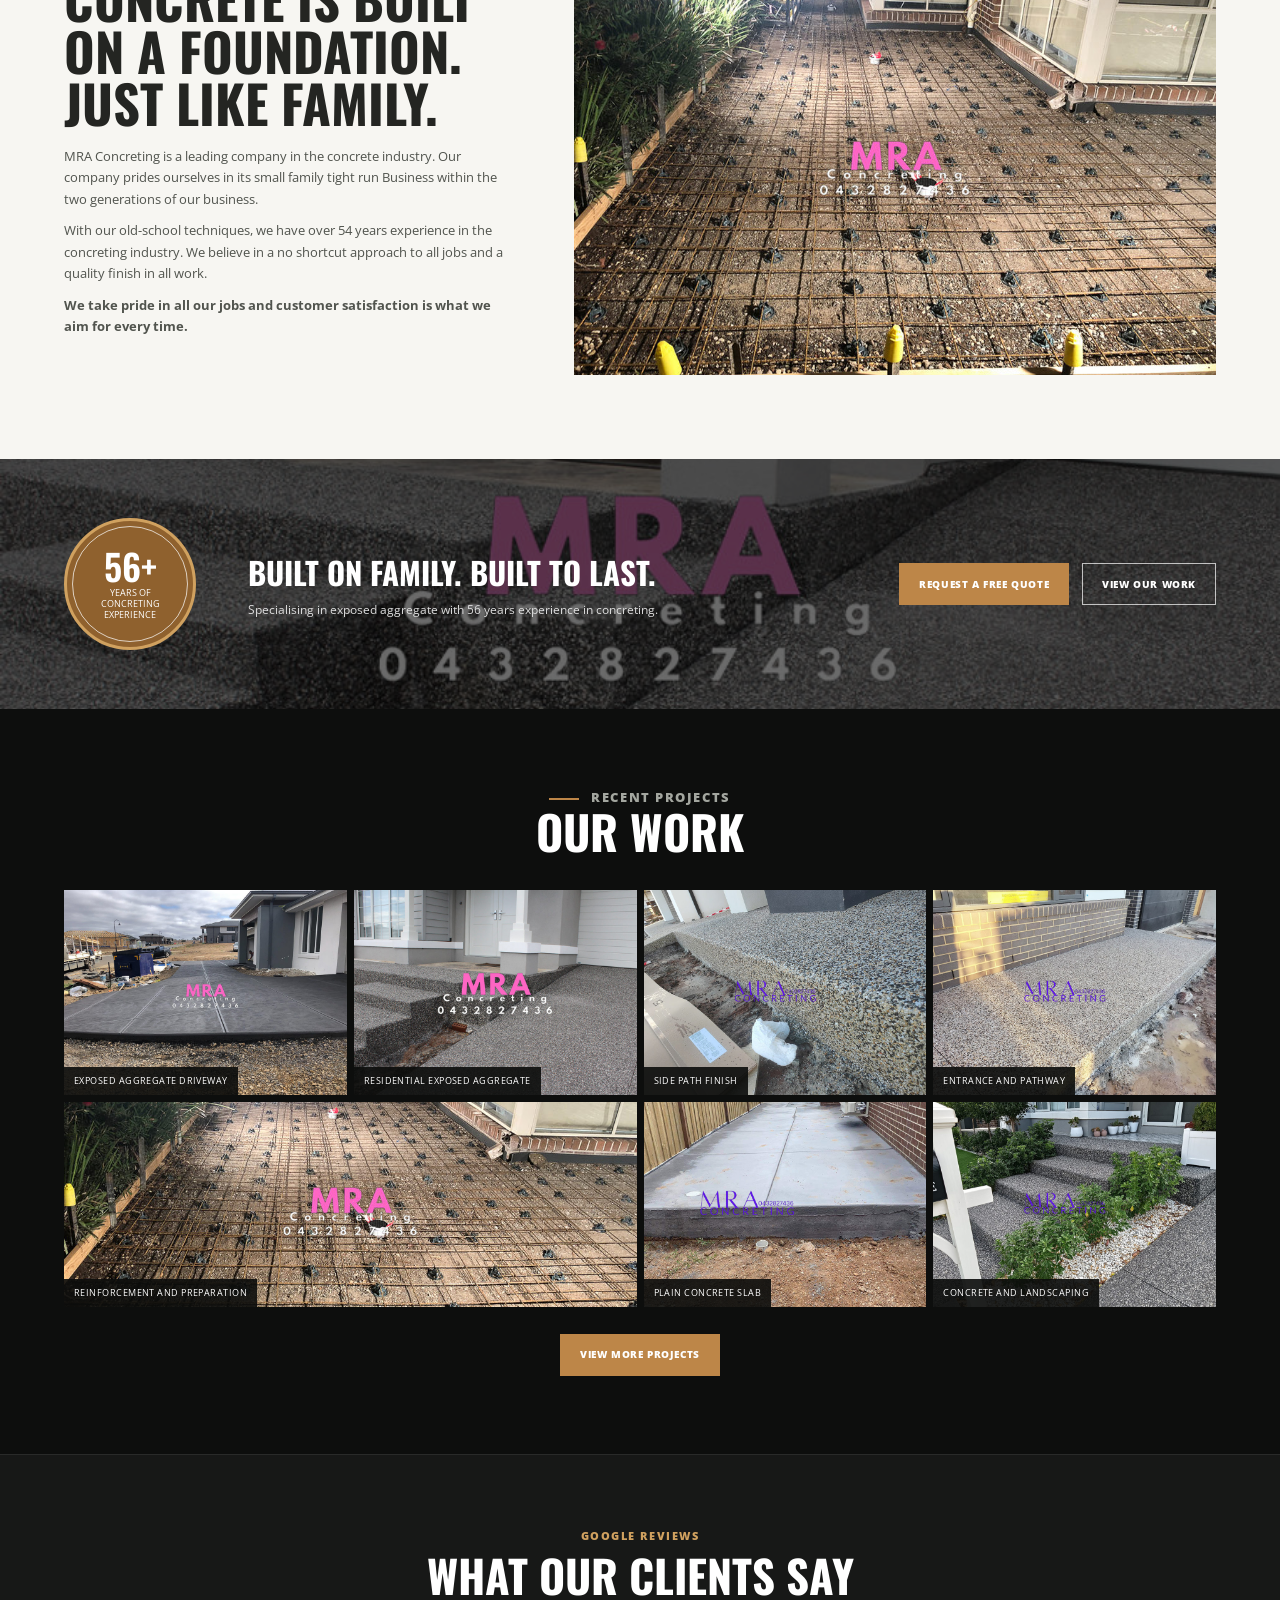
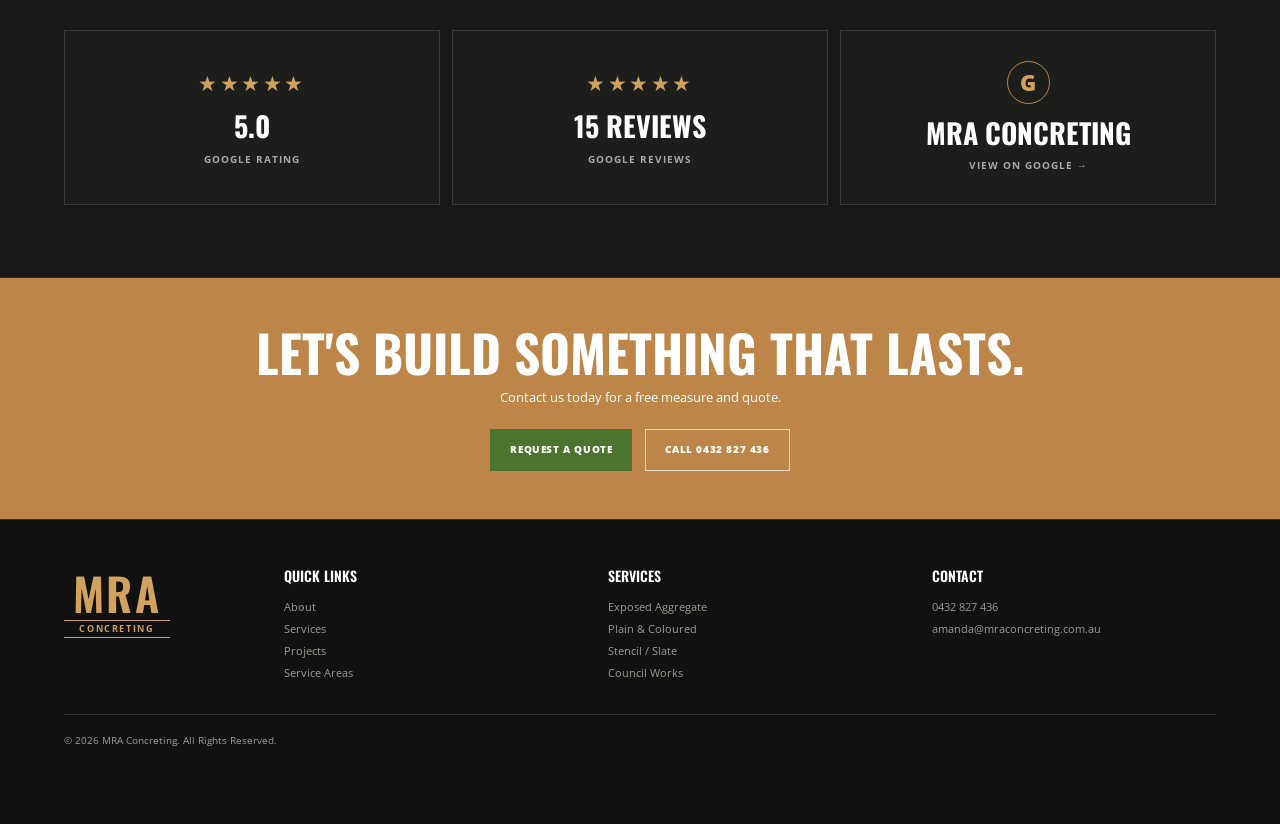
==== commit 8dcffbfe: "Apply Figma-guided reference stylesheet to homepage" ====
--- a/index.html
+++ b/index.html
@@ -1 +1 @@
-<!doctype html><html lang="en-AU"><head><meta charset="UTF-8"><meta name="viewport" content="width=device-width,initial-scale=1"><title>MRA Concreting Melbourne | Exposed Aggregate & Concrete Services</title><meta name="description" content="MRA Concreting is a family-owned Melbourne concreter with 56 years of experience. Exposed aggregate, plain and coloured concrete, council crossovers, retaining walls and more."><meta name="robots" content="index,follow,max-image-preview:large,max-snippet:-1,max-video-preview:-1"><link rel="canonical" href="https://somilror200.github.io/mra-concreting-website/"><link rel="preload" as="image" href="assets/img-77.jpg"><meta property="og:locale" content="en_AU"><meta property="og:type" content="website"><meta property="og:site_name" content="MRA Concreting"><meta property="og:title" content="MRA Concreting Melbourne | Exposed Aggregate & Concrete Services"><meta property="og:description" content="Family-owned Melbourne concreters specialising in exposed aggregate and residential concrete services, backed by 56 years of concreting experience."><meta property="og:url" content="https://somilror200.github.io/mra-concreting-website/"><meta property="og:image" content="https://somilror200.github.io/mra-concreting-website/assets/img-77.jpg"><meta property="og:image:alt" content="MRA Concreting exposed aggregate concrete project in Melbourne"><meta name="twitter:card" content="summary_large_image"><meta name="twitter:title" content="MRA Concreting Melbourne"><meta name="twitter:description" content="Family-owned Melbourne concreters specialising in exposed aggregate and residential concrete services."><meta name="twitter:image" content="https://somilror200.github.io/mra-concreting-website/assets/img-77.jpg"><meta name="theme-color" content="#111211"><link rel="sitemap" type="application/xml" href="https://somilror200.github.io/mra-concreting-website/sitemap.xml"><link rel="preconnect" href="https://fonts.googleapis.com"><link rel="preconnect" href="https://fonts.gstatic.com" crossorigin><link href="https://fonts.googleapis.com/css2?family=Open+Sans:wght@400;600;700;800&family=Oswald:wght@400;500;600;700&display=swap" rel="stylesheet"><link rel="stylesheet" href="styles.css"><script type="application/ld+json">{"@context":"https://schema.org","@graph":[{"@type":"GeneralContractor","@id":"https://somilror200.github.io/mra-concreting-website/#business","name":"MRA Concreting","url":"https://somilror200.github.io/mra-concreting-website/","telephone":"+61 432 827 436","email":"amanda@mraconcreting.com.au","description":"Family-owned Melbourne concreters specialising in exposed aggregate and residential concrete services.","image":"https://somilror200.github.io/mra-concreting-website/assets/img-77.jpg","slogan":"Built on Family. Built to Last.","areaServed":[{"@type":"City","name":"Melbourne"},{"@type":"AdministrativeArea","name":"Victoria"}],"sameAs":["https://maps.app.goo.gl/WyDg2VaBcSfiM9oi9?g_st=ic"],"contactPoint":{"@type":"ContactPoint","telephone":"+61 432 827 436","email":"amanda@mraconcreting.com.au","contactType":"customer service","areaServed":"AU","availableLanguage":"English"},"hasOfferCatalog":{"@type":"OfferCatalog","name":"Concrete Services","itemListElement":[{"@type":"Offer","itemOffered":{"@type":"Service","name":"Exposed Aggregate Concrete"}},{"@type":"Offer","itemOffered":{"@type":"Service","name":"Plain Concrete"}},{"@type":"Offer","itemOffered":{"@type":"Service","name":"Coloured Concrete"}},{"@type":"Offer","itemOffered":{"@type":"Service","name":"Stencil and Slate Concrete"}},{"@type":"Offer","itemOffered":{"@type":"Service","name":"Council Crossovers and Footpaths"}},{"@type":"Offer","itemOffered":{"@type":"Service","name":"Concrete Retaining Walls"}},{"@type":"Offer","itemOffered":{"@type":"Service","name":"Foundations and Slabs"}},{"@type":"Offer","itemOffered":{"@type":"Service","name":"Acid Washing and Resealing"}},{"@type":"Offer","itemOffered":{"@type":"Service","name":"Bobcat Works"}},{"@type":"Offer","itemOffered":{"@type":"Service","name":"Site Levels and Turf Installation"}}]}},{"@type":"WebSite","@id":"https://somilror200.github.io/mra-concreting-website/#website","url":"https://somilror200.github.io/mra-concreting-website/","name":"MRA Concreting","publisher":{"@id":"https://somilror200.github.io/mra-concreting-website/#business"},"inLanguage":"en-AU"},{"@type":"WebPage","@id":"https://somilror200.github.io/mra-concreting-website/#webpage","url":"https://somilror200.github.io/mra-concreting-website/","name":"MRA Concreting Melbourne | Exposed Aggregate & Concrete Services","isPartOf":{"@id":"https://somilror200.github.io/mra-concreting-website/#website"},"about":{"@id":"https://somilror200.github.io/mra-concreting-website/#business"},"inLanguage":"en-AU"}]}</script></head><body class="home"><a class="skip" href="#main">Skip to content</a><div id="site-header"></div><main id="main"><section class="hero" style="--hero-image:url('assets/img-77.jpg')"><div class="hero-copy reveal"><p class="eyebrow">Built on Family. Built to Last.</p><h1>Family-Owned Residential Concreters in Melbourne</h1><p class="subhead">Modern Service. Old-School Workmanship.</p><p class="lead">Specialising in exposed aggregate with 56 years experience in concreting.</p><div class="actions"><a class="button" href="contact.html">Request a free quote</a><a class="button outline" href="projects.html">View our work</a></div></div></section><section class="trust-panel"><div class="trust-heading">Modern service. Old-school workmanship.</div><div class="trust-strip"><div class="trust-item"><span class="trust-icon"></span><div><strong>Family Owned &amp; Operated</strong><span>Two generations of concreting experience and pride.</span></div></div><div class="trust-item"><span class="trust-icon"></span><div><strong>Honest &amp; Reliable</strong><span>Straight-up service, clear communication and no shortcuts.</span></div></div><div class="trust-item"><span class="trust-icon"></span><div><strong>Built Properly</strong><span>From preparation to finish, we do the job properly.</span></div></div><div class="trust-item"><span class="trust-icon"></span><div><strong>56 Years Experience</strong><span>Old-school workmanship backed by decades on the tools.</span></div></div><div class="trust-item"><span class="trust-icon"></span><div><strong>Here When You Need Us</strong><span>Call Amanda on 0432 827 436.</span></div></div></div></section><section class="section services-showcase"><div class="section-inner"><div class="section-title services-showcase-title"><h2>Our Services</h2><span class="services-underline" aria-hidden="true"></span></div><div class="services-showcase-grid"><a class="service-thumb-card" href="exposed-aggregate.html"><div class="service-thumb-image"><img src="assets/img-77.jpg" alt="Exposed aggregate concrete driveway by MRA Concreting" loading="lazy"></div><h3>Exposed Aggregate</h3></a><a class="service-thumb-card" href="services.html"><div class="service-thumb-image"><img src="assets/img-12.jpg" alt="Plain and coloured concrete work by MRA Concreting" loading="lazy"></div><h3>Plain &amp; Coloured Concrete</h3></a><a class="service-thumb-card" href="services.html"><div class="service-thumb-image"><img src="assets/img-39.jpg" alt="Concrete crossover and footpath project by MRA Concreting" loading="lazy"></div><h3>Council Crossovers / Footpaths</h3></a><a class="service-thumb-card" href="services.html"><div class="service-thumb-image"><img src="assets/img-47.jpg" alt="Concrete retaining wall and residential concrete project" loading="lazy"></div><h3>Concrete Retaining Walls</h3></a><a class="service-thumb-card" href="services.html"><div class="service-thumb-image"><img src="assets/img-45.jpg" alt="Finished concrete surface by MRA Concreting" loading="lazy"></div><h3>Acid Washing &amp; Reseals</h3></a><a class="service-thumb-card" href="services.html"><div class="service-thumb-image"><img src="assets/img-75.jpg" alt="Concrete and turf landscaping project by MRA Concreting" loading="lazy"></div><h3>Site Levels / Turf</h3></a></div><div class="center-action"><a class="button services-button" href="services.html">View all services</a></div></div></section><section class="section foundation-section"><div class="section-inner split"><div class="reveal"><h2>Concrete is built on a foundation. Just like family.</h2><p>MRA Concreting is a leading company in the concrete industry. Our company prides ourselves in its small family tight run Business within the two generations of our business.</p><p>With our old-school techniques, we have over 54 years experience in the concreting industry. We believe in a no shortcut approach to all jobs and a quality finish in all work.</p><p class="gold-text">We take pride in all our jobs and customer satisfaction is what we aim for every time.</p></div><div class="image-frame reveal"><img src="assets/img-76.jpg" alt="Concrete preparation with steel reinforcement by MRA Concreting" loading="lazy"></div></div></section><section class="experience-band" style="--band-image:url('assets/img-45.jpg')"><div class="experience-inner"><div class="years-badge"><strong>56+</strong><span>Years of concreting experience</span></div><div><h2>Built on Family. Built to Last.</h2><p>Specialising in exposed aggregate with 56 years experience in concreting.</p></div><div class="actions"><a class="button gold" href="contact.html">Request a free quote</a><a class="button outline" href="projects.html">View our work</a></div></div></section><section class="section dark"><div class="section-inner"><div class="section-title"><p class="kicker">Recent Projects</p><h2>Our Work</h2></div><div class="project-grid"><figure><img src="assets/img-77.jpg" alt="Exposed aggregate driveway in Melbourne" loading="lazy"><figcaption>Exposed aggregate driveway</figcaption></figure><figure><img src="assets/img-45.jpg" alt="Residential exposed aggregate concrete project" loading="lazy"><figcaption>Residential exposed aggregate</figcaption></figure><figure><img src="assets/img-39.jpg" alt="Finished concrete side path" loading="lazy"><figcaption>Side path finish</figcaption></figure><figure><img src="assets/img-47.jpg" alt="Concrete entrance and pathway" loading="lazy"><figcaption>Entrance and pathway</figcaption></figure><figure class="wide"><img src="assets/img-76.jpg" alt="Concrete reinforcement and preparation" loading="lazy"><figcaption>Reinforcement and preparation</figcaption></figure><figure><img src="assets/img-12.jpg" alt="Plain concrete slab" loading="lazy"><figcaption>Plain concrete slab</figcaption></figure><figure><img src="assets/img-75.jpg" alt="Concrete and landscaping project" loading="lazy"><figcaption>Concrete and landscaping</figcaption></figure></div><div class="center-action"><a class="button gold" href="projects.html">View more projects</a></div></div></section><section class="cta-band"><h2>Let's Build Something That Lasts.</h2><p>Contact us today for a free measure and quote.</p><div class="actions" style="justify-content:center"><a class="button" href="contact.html">Request a quote</a><a class="button outline" href="tel:+61432827436">Call 0432 827 436</a></div></section></main><div id="site-footer"></div><script src="script.js?v=20260904-1"></script></body></html>+<!doctype html><html lang="en-AU"><head><meta charset="UTF-8"><meta name="viewport" content="width=device-width,initial-scale=1"><title>MRA Concreting Melbourne | Exposed Aggregate & Concrete Services</title><meta name="description" content="MRA Concreting is a family-owned Melbourne concreter with 56 years of experience. Exposed aggregate, plain and coloured concrete, council crossovers, retaining walls and more."><meta name="robots" content="index,follow,max-image-preview:large,max-snippet:-1,max-video-preview:-1"><link rel="canonical" href="https://somilror200.github.io/mra-concreting-website/"><link rel="preload" as="image" href="assets/img-77.jpg"><meta property="og:locale" content="en_AU"><meta property="og:type" content="website"><meta property="og:site_name" content="MRA Concreting"><meta property="og:title" content="MRA Concreting Melbourne | Exposed Aggregate & Concrete Services"><meta property="og:description" content="Family-owned Melbourne concreters specialising in exposed aggregate and residential concrete services, backed by 56 years of concreting experience."><meta property="og:url" content="https://somilror200.github.io/mra-concreting-website/"><meta property="og:image" content="https://somilror200.github.io/mra-concreting-website/assets/img-77.jpg"><meta property="og:image:alt" content="MRA Concreting exposed aggregate concrete project in Melbourne"><meta name="twitter:card" content="summary_large_image"><meta name="twitter:title" content="MRA Concreting Melbourne"><meta name="twitter:description" content="Family-owned Melbourne concreters specialising in exposed aggregate and residential concrete services."><meta name="twitter:image" content="https://somilror200.github.io/mra-concreting-website/assets/img-77.jpg"><meta name="theme-color" content="#111211"><link rel="sitemap" type="application/xml" href="https://somilror200.github.io/mra-concreting-website/sitemap.xml"><link rel="preconnect" href="https://fonts.googleapis.com"><link rel="preconnect" href="https://fonts.gstatic.com" crossorigin><link href="https://fonts.googleapis.com/css2?family=Open+Sans:wght@400;600;700;800&family=Oswald:wght@400;500;600;700&display=swap" rel="stylesheet"><link rel="stylesheet" href="styles.css"><script type="application/ld+json">{"@context":"https://schema.org","@graph":[{"@type":"GeneralContractor","@id":"https://somilror200.github.io/mra-concreting-website/#business","name":"MRA Concreting","url":"https://somilror200.github.io/mra-concreting-website/","telephone":"+61 432 827 436","email":"amanda@mraconcreting.com.au","description":"Family-owned Melbourne concreters specialising in exposed aggregate and residential concrete services.","image":"https://somilror200.github.io/mra-concreting-website/assets/img-77.jpg","slogan":"Built on Family. Built to Last.","areaServed":[{"@type":"City","name":"Melbourne"},{"@type":"AdministrativeArea","name":"Victoria"}],"sameAs":["https://maps.app.goo.gl/WyDg2VaBcSfiM9oi9?g_st=ic"],"contactPoint":{"@type":"ContactPoint","telephone":"+61 432 827 436","email":"amanda@mraconcreting.com.au","contactType":"customer service","areaServed":"AU","availableLanguage":"English"},"hasOfferCatalog":{"@type":"OfferCatalog","name":"Concrete Services","itemListElement":[{"@type":"Offer","itemOffered":{"@type":"Service","name":"Exposed Aggregate Concrete"}},{"@type":"Offer","itemOffered":{"@type":"Service","name":"Plain Concrete"}},{"@type":"Offer","itemOffered":{"@type":"Service","name":"Coloured Concrete"}},{"@type":"Offer","itemOffered":{"@type":"Service","name":"Stencil and Slate Concrete"}},{"@type":"Offer","itemOffered":{"@type":"Service","name":"Council Crossovers and Footpaths"}},{"@type":"Offer","itemOffered":{"@type":"Service","name":"Concrete Retaining Walls"}},{"@type":"Offer","itemOffered":{"@type":"Service","name":"Foundations and Slabs"}},{"@type":"Offer","itemOffered":{"@type":"Service","name":"Acid Washing and Resealing"}},{"@type":"Offer","itemOffered":{"@type":"Service","name":"Bobcat Works"}},{"@type":"Offer","itemOffered":{"@type":"Service","name":"Site Levels and Turf Installation"}}]}},{"@type":"WebSite","@id":"https://somilror200.github.io/mra-concreting-website/#website","url":"https://somilror200.github.io/mra-concreting-website/","name":"MRA Concreting","publisher":{"@id":"https://somilror200.github.io/mra-concreting-website/#business"},"inLanguage":"en-AU"},{"@type":"WebPage","@id":"https://somilror200.github.io/mra-concreting-website/#webpage","url":"https://somilror200.github.io/mra-concreting-website/","name":"MRA Concreting Melbourne | Exposed Aggregate & Concrete Services","isPartOf":{"@id":"https://somilror200.github.io/mra-concreting-website/#website"},"about":{"@id":"https://somilror200.github.io/mra-concreting-website/#business"},"inLanguage":"en-AU"}]}</script></head><body class="home"><a class="skip" href="#main">Skip to content</a><div id="site-header"></div><main id="main"><section class="hero" style="--hero-image:url('assets/img-77.jpg')"><div class="hero-copy reveal"><p class="eyebrow">Built on Family. Built to Last.</p><h1>Family-Owned Residential Concreters in Melbourne</h1><p class="subhead">Modern Service. Old-School Workmanship.</p><p class="lead">Specialising in exposed aggregate with 56 years experience in concreting.</p><div class="actions"><a class="button" href="contact.html">Request a free quote</a><a class="button outline" href="projects.html">View our work</a></div></div></section><section class="trust-panel"><div class="trust-heading">Modern service. Old-school workmanship.</div><div class="trust-strip"><div class="trust-item"><span class="trust-icon"></span><div><strong>Family Owned &amp; Operated</strong><span>Two generations of concreting experience and pride.</span></div></div><div class="trust-item"><span class="trust-icon"></span><div><strong>Honest &amp; Reliable</strong><span>Straight-up service, clear communication and no shortcuts.</span></div></div><div class="trust-item"><span class="trust-icon"></span><div><strong>Built Properly</strong><span>From preparation to finish, we do the job properly.</span></div></div><div class="trust-item"><span class="trust-icon"></span><div><strong>56 Years Experience</strong><span>Old-school workmanship backed by decades on the tools.</span></div></div><div class="trust-item"><span class="trust-icon"></span><div><strong>Here When You Need Us</strong><span>Call Amanda on 0432 827 436.</span></div></div></div></section><section class="section services-showcase"><div class="section-inner"><div class="section-title services-showcase-title"><h2>Our Services</h2><span class="services-underline" aria-hidden="true"></span></div><div class="services-showcase-grid"><a class="service-thumb-card" href="exposed-aggregate.html"><div class="service-thumb-image"><img src="assets/img-77.jpg" alt="Exposed aggregate concrete driveway by MRA Concreting" loading="lazy"></div><h3>Exposed Aggregate</h3></a><a class="service-thumb-card" href="services.html"><div class="service-thumb-image"><img src="assets/img-12.jpg" alt="Plain and coloured concrete work by MRA Concreting" loading="lazy"></div><h3>Plain &amp; Coloured Concrete</h3></a><a class="service-thumb-card" href="services.html"><div class="service-thumb-image"><img src="assets/img-39.jpg" alt="Concrete crossover and footpath project by MRA Concreting" loading="lazy"></div><h3>Council Crossovers / Footpaths</h3></a><a class="service-thumb-card" href="services.html"><div class="service-thumb-image"><img src="assets/img-47.jpg" alt="Concrete retaining wall and residential concrete project" loading="lazy"></div><h3>Concrete Retaining Walls</h3></a><a class="service-thumb-card" href="services.html"><div class="service-thumb-image"><img src="assets/img-45.jpg" alt="Finished concrete surface by MRA Concreting" loading="lazy"></div><h3>Acid Washing &amp; Reseals</h3></a><a class="service-thumb-card" href="services.html"><div class="service-thumb-image"><img src="assets/img-75.jpg" alt="Concrete and turf landscaping project by MRA Concreting" loading="lazy"></div><h3>Site Levels / Turf</h3></a></div><div class="center-action"><a class="button services-button" href="services.html">View all services</a></div></div></section><section class="section foundation-section"><div class="section-inner split"><div class="reveal"><h2>Concrete is built on a foundation. Just like family.</h2><p>MRA Concreting is a leading company in the concrete industry. Our company prides ourselves in its small family tight run Business within the two generations of our business.</p><p>With our old-school techniques, we have over 54 years experience in the concreting industry. We believe in a no shortcut approach to all jobs and a quality finish in all work.</p><p class="gold-text">We take pride in all our jobs and customer satisfaction is what we aim for every time.</p></div><div class="image-frame reveal"><img src="assets/img-76.jpg" alt="Concrete preparation with steel reinforcement by MRA Concreting" loading="lazy"></div></div></section><section class="experience-band" style="--band-image:url('assets/img-45.jpg')"><div class="experience-inner"><div class="years-badge"><strong>56+</strong><span>Years of concreting experience</span></div><div><h2>Built on Family. Built to Last.</h2><p>Specialising in exposed aggregate with 56 years experience in concreting.</p></div><div class="actions"><a class="button gold" href="contact.html">Request a free quote</a><a class="button outline" href="projects.html">View our work</a></div></div></section><section class="section dark"><div class="section-inner"><div class="section-title"><p class="kicker">Recent Projects</p><h2>Our Work</h2></div><div class="project-grid"><figure><img src="assets/img-77.jpg" alt="Exposed aggregate driveway in Melbourne" loading="lazy"><figcaption>Exposed aggregate driveway</figcaption></figure><figure><img src="assets/img-45.jpg" alt="Residential exposed aggregate concrete project" loading="lazy"><figcaption>Residential exposed aggregate</figcaption></figure><figure><img src="assets/img-39.jpg" alt="Finished concrete side path" loading="lazy"><figcaption>Side path finish</figcaption></figure><figure><img src="assets/img-47.jpg" alt="Concrete entrance and pathway" loading="lazy"><figcaption>Entrance and pathway</figcaption></figure><figure class="wide"><img src="assets/img-76.jpg" alt="Concrete reinforcement and preparation" loading="lazy"><figcaption>Reinforcement and preparation</figcaption></figure><figure><img src="assets/img-12.jpg" alt="Plain concrete slab" loading="lazy"><figcaption>Plain concrete slab</figcaption></figure><figure><img src="assets/img-75.jpg" alt="Concrete and landscaping project" loading="lazy"><figcaption>Concrete and landscaping</figcaption></figure></div><div class="center-action"><a class="button gold" href="projects.html">View more projects</a></div></div></section><section class="cta-band"><h2>Let's Build Something That Lasts.</h2><p>Contact us today for a free measure and quote.</p><div class="actions" style="justify-content:center"><a class="button" href="contact.html">Request a quote</a><a class="button outline" href="tel:+61432827436">Call 0432 827 436</a></div></section></main><div id="site-footer"></div><script src="script.js?v=20260904-1"></script><link rel="stylesheet" href="reference-v2.css?v=20260904-1"></body></html>
--- a/reference-v2.css
+++ b/reference-v2.css
@@ -0,0 +1,109 @@
+/* MRA reference-match pass — tuned against the supplied screenshots. */
+.home{background:#f6f5f1}
+
+/* Header: compact, black, gold brand, clean spacing. */
+.home .site-header{height:86px;padding:0 clamp(28px,4.2vw,68px);background:rgba(11,12,11,.985)!important;border-bottom:1px solid rgba(255,255,255,.07)}
+.home .brand{width:106px}
+.home .brand span{font-size:45px;letter-spacing:.055em}
+.home .brand small{font-size:9px;letter-spacing:.18em;margin-top:5px}
+.home .site-nav{gap:clamp(13px,1.35vw,24px)}
+.home .site-nav a{font-size:11px;letter-spacing:.035em;padding:31px 0 27px}
+.home .header-cta{min-height:40px;padding:0 18px;font-size:10px}
+
+/* Hero: stronger photographic area and narrower copy block like the reference. */
+.home .hero{min-height:610px}
+.home .hero:before{background-position:center 56%;filter:saturate(.72) contrast(1.04)}
+.home .hero:after{background:linear-gradient(90deg,rgba(4,5,4,.96) 0%,rgba(4,5,4,.82) 34%,rgba(4,5,4,.30) 58%,rgba(4,5,4,.05) 82%),linear-gradient(0deg,rgba(0,0,0,.32),transparent 48%)}
+.home .hero-copy{padding:160px 0 92px;margin-left:max(5.4vw,52px);width:min(590px,88vw)}
+.home .hero h1{font-size:clamp(50px,5vw,72px);line-height:.98;max-width:575px;margin-bottom:16px}
+.home .hero .subhead{font-size:17px;margin-bottom:9px}
+.home .hero .lead{font-size:14px;line-height:1.55;max-width:520px}
+
+/* Dark five-column proof strip. */
+.home .trust-panel{background:#181918;color:#fff;padding:34px max(3.2vw,28px) 38px;border-top:1px solid rgba(255,255,255,.08);border-bottom:1px solid rgba(255,255,255,.06)}
+.home .trust-heading{text-align:center;font:700 clamp(23px,2.15vw,31px)/1.15 var(--body);letter-spacing:-.02em;margin:0 auto 26px;color:#f5f5f2}
+.home .trust-panel .trust-strip{max-width:1260px;margin:auto;display:grid;grid-template-columns:repeat(5,minmax(0,1fr));background:transparent;border:1px solid rgba(185,130,72,.20)}
+.home .trust-panel .trust-item{display:flex;flex-direction:column;align-items:center;justify-content:flex-start;min-height:225px;padding:25px 18px 22px;text-align:center;border-right:1px solid rgba(185,130,72,.20);border-top:0!important;gap:13px}
+.home .trust-panel .trust-item:last-child{border-right:0}
+.home .trust-panel .trust-item .trust-icon{width:62px;height:62px;min-width:62px;border:1.5px solid #a9743e;border-radius:50%;display:flex!important;align-items:center;justify-content:center;margin:0!important}
+.home .trust-panel .trust-item>div>strong{display:block;font:700 15px/1.2 var(--body);text-transform:none;color:#fff;margin:0 0 9px;letter-spacing:-.01em}
+.home .trust-panel .trust-item>div>span{display:block;max-width:170px;margin:0 auto;color:#a6a8a2;font-size:11px;line-height:1.52}
+.home .trust-panel .trust-item:nth-child(4) .trust-icon{flex-direction:column!important;gap:2px!important}
+.home .trust-panel .trust-item:nth-child(4) .trust-icon::before{font-size:19px!important;line-height:.85!important}
+.home .trust-panel .trust-item:nth-child(4) .trust-icon::after{font-size:7px!important;letter-spacing:.09em!important}
+
+/* Reference services strip: white, image-led, six items across. */
+.home .services-showcase{background:#f6f5f1!important;color:#222321;padding:54px max(2.2vw,24px) 58px!important}
+.home .services-showcase .section-inner{max-width:1320px}
+.home .services-showcase-title{margin:0 auto 27px!important}
+.home .services-showcase-title h2{font:700 clamp(32px,3.1vw,44px)/1 var(--body)!important;text-transform:none!important;letter-spacing:-.03em;color:#1d1e1c!important;margin:0 0 11px!important}
+.home .services-underline{width:54px;height:3px;background:#b98248;margin:0 auto;border-radius:0}
+.home .services-showcase-grid{display:grid;grid-template-columns:repeat(6,minmax(0,1fr));gap:18px;align-items:start}
+.home .service-thumb-card{display:block;text-align:center;transform:none!important}
+.home .service-thumb-image{aspect-ratio:1.55/1;margin-bottom:12px;overflow:hidden;border:0;background:#d7d6d1;box-shadow:0 1px 5px rgba(0,0,0,.11)}
+.home .service-thumb-image img{width:100%;height:100%;object-fit:cover;transition:transform .28s ease}
+.home .service-thumb-card:hover img{transform:scale(1.025)}
+.home .service-thumb-card h3{font:700 13px/1.35 var(--body);text-transform:none;color:#262724;margin:0 auto;max-width:175px;letter-spacing:-.015em}
+.home .services-showcase .center-action{margin-top:30px}
+.home .services-button{min-height:39px!important;padding:0 18px!important;background:#171817!important;border-color:#171817!important;font-size:9px!important}
+
+/* Foundation block follows the same clean white editorial look. */
+.home .foundation-section{background:#f7f6f2;padding-top:82px;padding-bottom:84px}
+.home .foundation-section .split{grid-template-columns:.82fr 1.18fr;gap:64px}
+.home .foundation-section h2{font-size:clamp(38px,4.1vw,56px);line-height:.99;max-width:520px}
+.home .foundation-section p{font-size:13px;line-height:1.65;max-width:500px}
+.home .foundation-section .image-frame{height:430px}
+
+/* Keep the experience band strong but quieter than the content above. */
+.home .experience-band{min-height:250px}
+.home .experience-inner{max-width:1180px;grid-template-columns:150px 1fr auto;gap:34px}
+.home .years-badge{width:132px;height:132px}
+
+/* Mobile follows the supplied phone screenshot: full-width stacked trust rows. */
+@media(max-width:1100px){
+  .home .site-header{height:86px;padding:0 34px}
+  .home .brand{width:100px}
+  .home .brand span{font-size:43px}
+  .home .hero{min-height:570px}
+  .home .hero-copy{margin-left:42px;width:min(560px,78vw)}
+  .home .trust-panel .trust-strip{grid-template-columns:repeat(5,1fr)}
+  .home .trust-panel .trust-item{min-height:214px;padding:24px 12px}
+  .home .trust-panel .trust-item>div>strong{font-size:13px}
+  .home .trust-panel .trust-item>div>span{font-size:10px;max-width:150px}
+  .home .services-showcase-grid{grid-template-columns:repeat(3,1fr);gap:24px 18px}
+}
+
+@media(max-width:760px){
+  .home .site-header{height:72px;padding:0 20px}
+  .home .brand{width:82px}
+  .home .brand span{font-size:34px}
+  .home .brand small{font-size:8px}
+  .home .hero{min-height:530px}
+  .home .hero-copy{padding:116px 0 62px;margin-left:24px;width:calc(100% - 48px)}
+  .home .hero h1{font-size:42px;max-width:390px}
+  .home .hero .subhead{font-size:14px}
+  .home .trust-panel{padding:28px 0 0}
+  .home .trust-heading{padding:0 24px;margin-bottom:24px;font-size:21px}
+  .home .trust-panel .trust-strip{grid-template-columns:1fr;border-left:0;border-right:0;max-width:none}
+  .home .trust-panel .trust-item{min-height:124px;display:grid;grid-template-columns:72px 1fr;align-items:center;text-align:left;gap:20px;padding:22px 28px;border-right:0!important;border-top:1px solid rgba(185,130,72,.20)!important}
+  .home .trust-panel .trust-item:first-child{border-top:0!important}
+  .home .trust-panel .trust-item .trust-icon{width:60px;height:60px;min-width:60px}
+  .home .trust-panel .trust-item>div>strong{font-size:15px;margin-bottom:6px}
+  .home .trust-panel .trust-item>div>span{font-size:11px;max-width:none;margin:0}
+  .home .services-showcase{padding:52px 18px 56px!important}
+  .home .services-showcase-title{margin-bottom:24px!important}
+  .home .services-showcase-title h2{font-size:34px!important}
+  .home .services-showcase-grid{grid-template-columns:repeat(2,1fr);gap:22px 12px}
+  .home .service-thumb-card h3{font-size:12px;max-width:150px}
+  .home .foundation-section{padding:68px 20px}
+  .home .foundation-section .split{grid-template-columns:1fr;gap:32px}
+  .home .foundation-section .image-frame{height:330px}
+}
+
+@media(max-width:420px){
+  .home .hero h1{font-size:39px}
+  .home .trust-panel .trust-item{grid-template-columns:64px 1fr;padding:21px 22px;gap:17px}
+  .home .trust-panel .trust-item .trust-icon{width:56px;height:56px;min-width:56px}
+  .home .services-showcase-grid{grid-template-columns:repeat(2,1fr);gap:20px 10px}
+  .home .service-thumb-card h3{font-size:11px}
+}
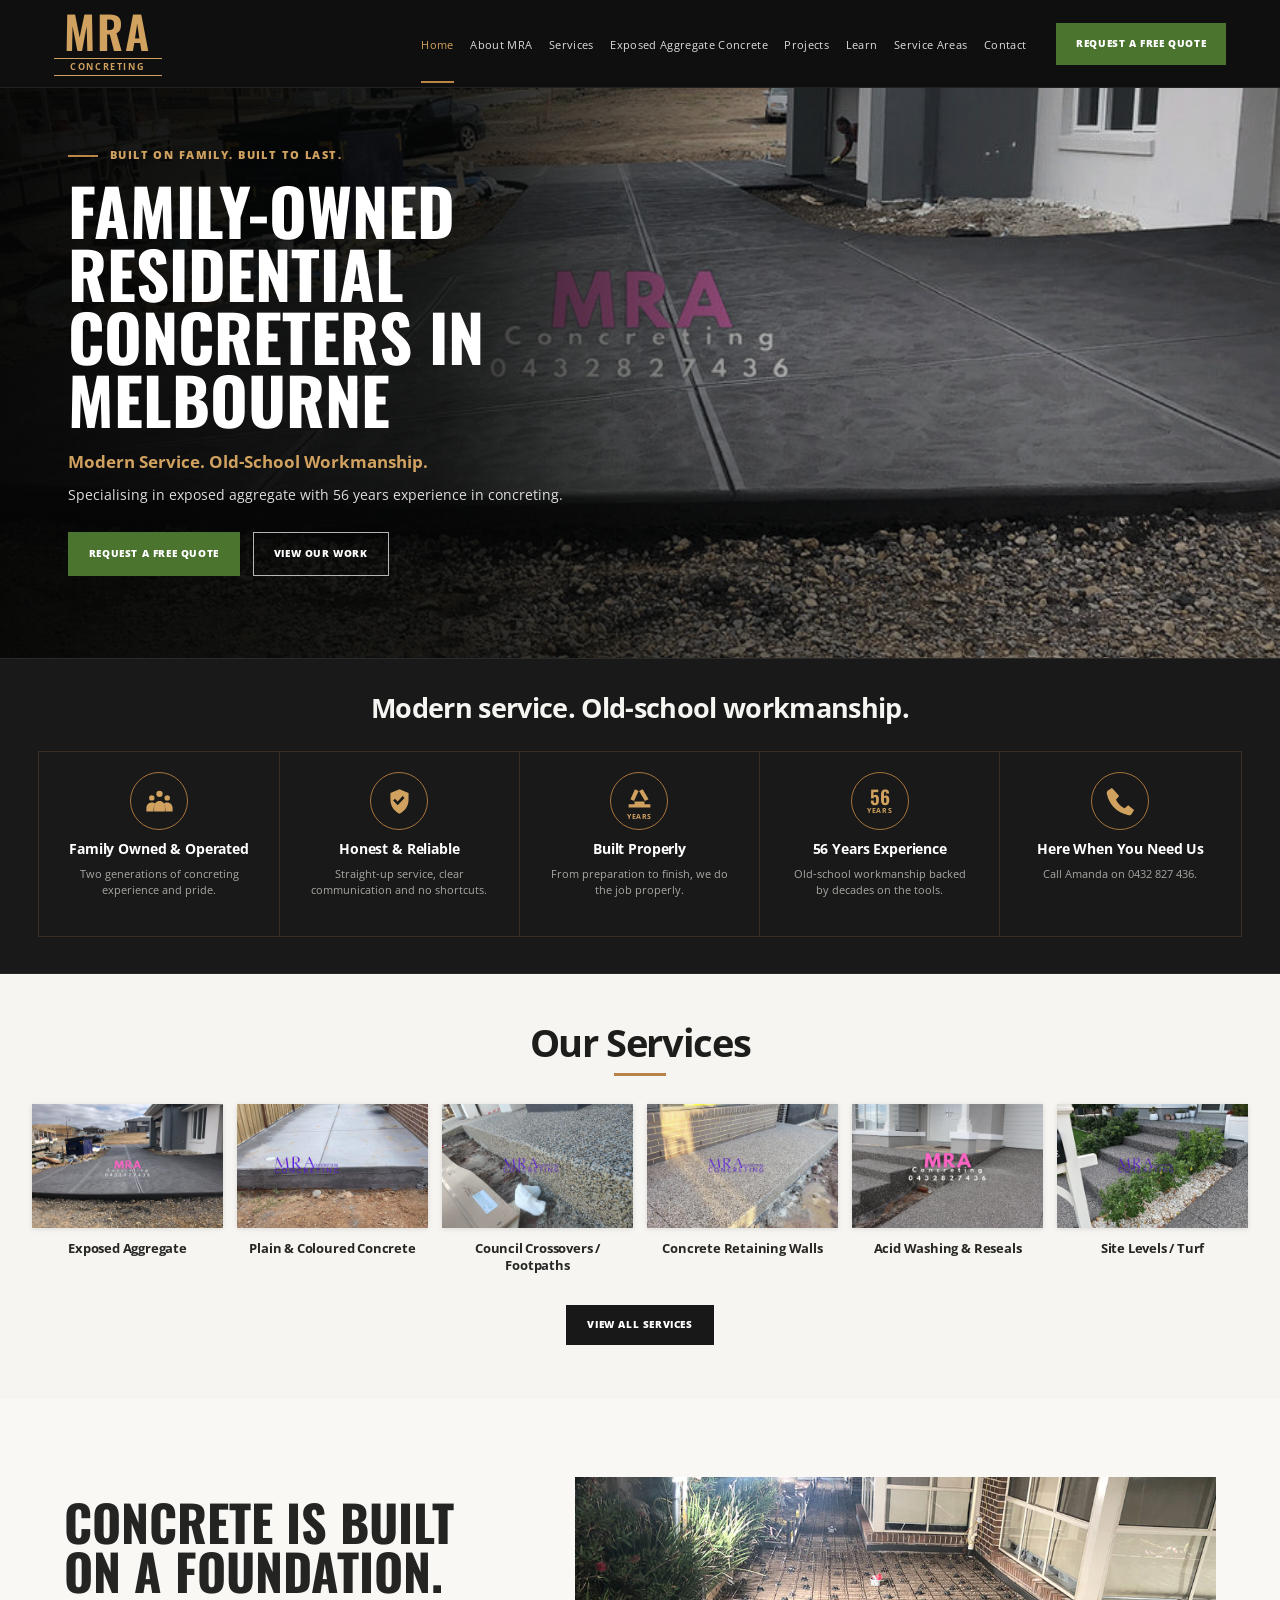
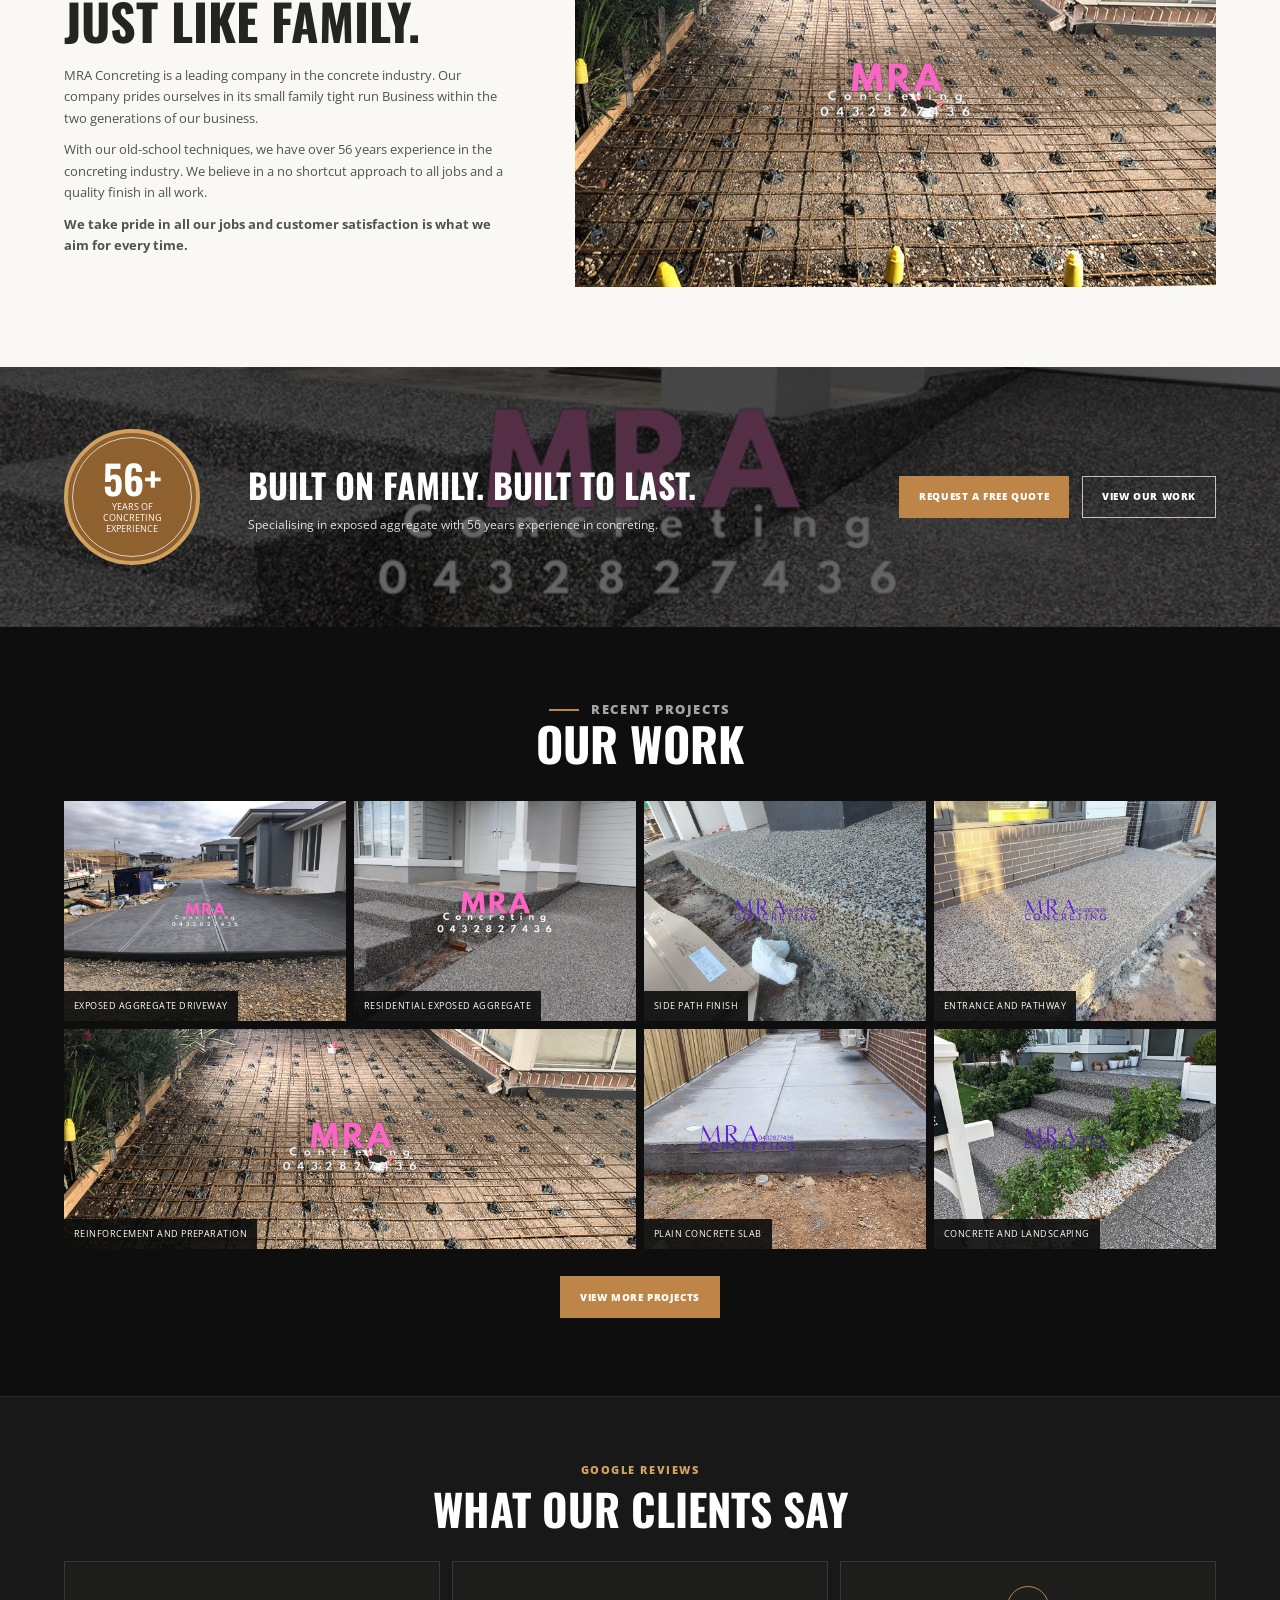
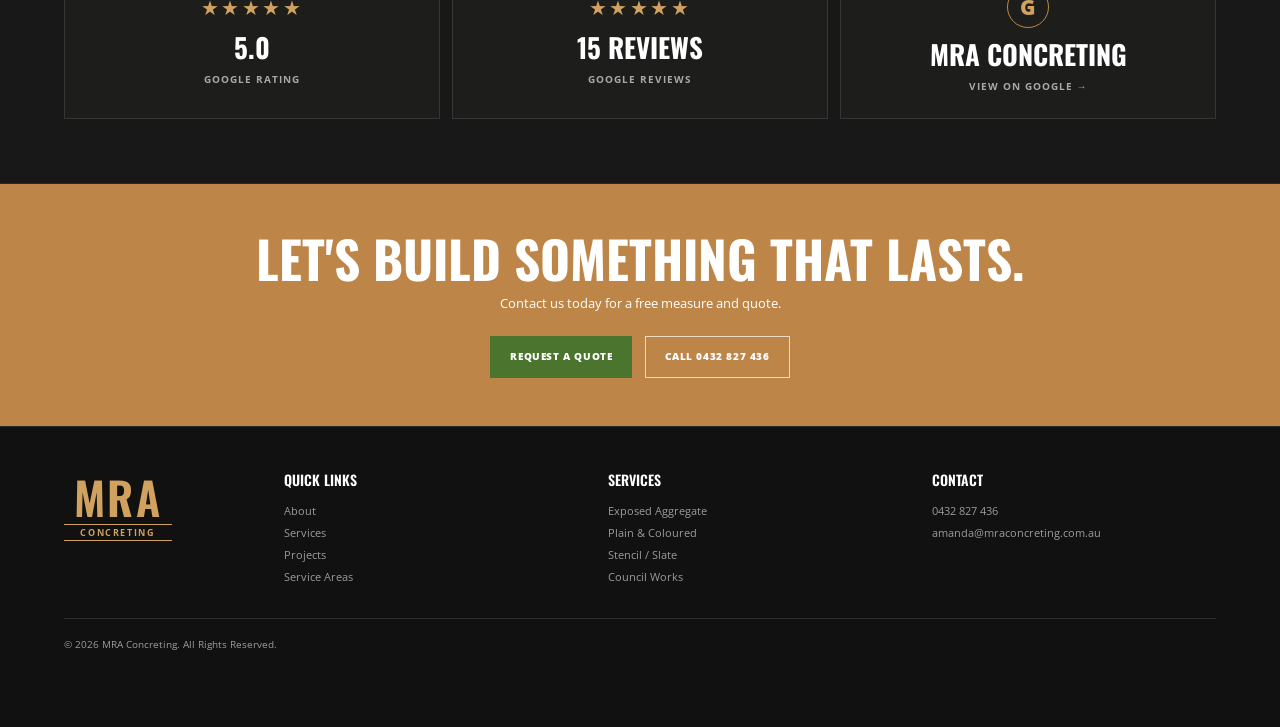
==== commit 7d2ef8e2: "Apply Figma-guided homepage redesign and consistent experience copy" ====
--- a/index.html
+++ b/index.html
@@ -1 +1 @@
-<!doctype html><html lang="en-AU"><head><meta charset="UTF-8"><meta name="viewport" content="width=device-width,initial-scale=1"><title>MRA Concreting Melbourne | Exposed Aggregate & Concrete Services</title><meta name="description" content="MRA Concreting is a family-owned Melbourne concreter with 56 years of experience. Exposed aggregate, plain and coloured concrete, council crossovers, retaining walls and more."><meta name="robots" content="index,follow,max-image-preview:large,max-snippet:-1,max-video-preview:-1"><link rel="canonical" href="https://somilror200.github.io/mra-concreting-website/"><link rel="preload" as="image" href="assets/img-77.jpg"><meta property="og:locale" content="en_AU"><meta property="og:type" content="website"><meta property="og:site_name" content="MRA Concreting"><meta property="og:title" content="MRA Concreting Melbourne | Exposed Aggregate & Concrete Services"><meta property="og:description" content="Family-owned Melbourne concreters specialising in exposed aggregate and residential concrete services, backed by 56 years of concreting experience."><meta property="og:url" content="https://somilror200.github.io/mra-concreting-website/"><meta property="og:image" content="https://somilror200.github.io/mra-concreting-website/assets/img-77.jpg"><meta property="og:image:alt" content="MRA Concreting exposed aggregate concrete project in Melbourne"><meta name="twitter:card" content="summary_large_image"><meta name="twitter:title" content="MRA Concreting Melbourne"><meta name="twitter:description" content="Family-owned Melbourne concreters specialising in exposed aggregate and residential concrete services."><meta name="twitter:image" content="https://somilror200.github.io/mra-concreting-website/assets/img-77.jpg"><meta name="theme-color" content="#111211"><link rel="sitemap" type="application/xml" href="https://somilror200.github.io/mra-concreting-website/sitemap.xml"><link rel="preconnect" href="https://fonts.googleapis.com"><link rel="preconnect" href="https://fonts.gstatic.com" crossorigin><link href="https://fonts.googleapis.com/css2?family=Open+Sans:wght@400;600;700;800&family=Oswald:wght@400;500;600;700&display=swap" rel="stylesheet"><link rel="stylesheet" href="styles.css"><script type="application/ld+json">{"@context":"https://schema.org","@graph":[{"@type":"GeneralContractor","@id":"https://somilror200.github.io/mra-concreting-website/#business","name":"MRA Concreting","url":"https://somilror200.github.io/mra-concreting-website/","telephone":"+61 432 827 436","email":"amanda@mraconcreting.com.au","description":"Family-owned Melbourne concreters specialising in exposed aggregate and residential concrete services.","image":"https://somilror200.github.io/mra-concreting-website/assets/img-77.jpg","slogan":"Built on Family. Built to Last.","areaServed":[{"@type":"City","name":"Melbourne"},{"@type":"AdministrativeArea","name":"Victoria"}],"sameAs":["https://maps.app.goo.gl/WyDg2VaBcSfiM9oi9?g_st=ic"],"contactPoint":{"@type":"ContactPoint","telephone":"+61 432 827 436","email":"amanda@mraconcreting.com.au","contactType":"customer service","areaServed":"AU","availableLanguage":"English"},"hasOfferCatalog":{"@type":"OfferCatalog","name":"Concrete Services","itemListElement":[{"@type":"Offer","itemOffered":{"@type":"Service","name":"Exposed Aggregate Concrete"}},{"@type":"Offer","itemOffered":{"@type":"Service","name":"Plain Concrete"}},{"@type":"Offer","itemOffered":{"@type":"Service","name":"Coloured Concrete"}},{"@type":"Offer","itemOffered":{"@type":"Service","name":"Stencil and Slate Concrete"}},{"@type":"Offer","itemOffered":{"@type":"Service","name":"Council Crossovers and Footpaths"}},{"@type":"Offer","itemOffered":{"@type":"Service","name":"Concrete Retaining Walls"}},{"@type":"Offer","itemOffered":{"@type":"Service","name":"Foundations and Slabs"}},{"@type":"Offer","itemOffered":{"@type":"Service","name":"Acid Washing and Resealing"}},{"@type":"Offer","itemOffered":{"@type":"Service","name":"Bobcat Works"}},{"@type":"Offer","itemOffered":{"@type":"Service","name":"Site Levels and Turf Installation"}}]}},{"@type":"WebSite","@id":"https://somilror200.github.io/mra-concreting-website/#website","url":"https://somilror200.github.io/mra-concreting-website/","name":"MRA Concreting","publisher":{"@id":"https://somilror200.github.io/mra-concreting-website/#business"},"inLanguage":"en-AU"},{"@type":"WebPage","@id":"https://somilror200.github.io/mra-concreting-website/#webpage","url":"https://somilror200.github.io/mra-concreting-website/","name":"MRA Concreting Melbourne | Exposed Aggregate & Concrete Services","isPartOf":{"@id":"https://somilror200.github.io/mra-concreting-website/#website"},"about":{"@id":"https://somilror200.github.io/mra-concreting-website/#business"},"inLanguage":"en-AU"}]}</script></head><body class="home"><a class="skip" href="#main">Skip to content</a><div id="site-header"></div><main id="main"><section class="hero" style="--hero-image:url('assets/img-77.jpg')"><div class="hero-copy reveal"><p class="eyebrow">Built on Family. Built to Last.</p><h1>Family-Owned Residential Concreters in Melbourne</h1><p class="subhead">Modern Service. Old-School Workmanship.</p><p class="lead">Specialising in exposed aggregate with 56 years experience in concreting.</p><div class="actions"><a class="button" href="contact.html">Request a free quote</a><a class="button outline" href="projects.html">View our work</a></div></div></section><section class="trust-panel"><div class="trust-heading">Modern service. Old-school workmanship.</div><div class="trust-strip"><div class="trust-item"><span class="trust-icon"></span><div><strong>Family Owned &amp; Operated</strong><span>Two generations of concreting experience and pride.</span></div></div><div class="trust-item"><span class="trust-icon"></span><div><strong>Honest &amp; Reliable</strong><span>Straight-up service, clear communication and no shortcuts.</span></div></div><div class="trust-item"><span class="trust-icon"></span><div><strong>Built Properly</strong><span>From preparation to finish, we do the job properly.</span></div></div><div class="trust-item"><span class="trust-icon"></span><div><strong>56 Years Experience</strong><span>Old-school workmanship backed by decades on the tools.</span></div></div><div class="trust-item"><span class="trust-icon"></span><div><strong>Here When You Need Us</strong><span>Call Amanda on 0432 827 436.</span></div></div></div></section><section class="section services-showcase"><div class="section-inner"><div class="section-title services-showcase-title"><h2>Our Services</h2><span class="services-underline" aria-hidden="true"></span></div><div class="services-showcase-grid"><a class="service-thumb-card" href="exposed-aggregate.html"><div class="service-thumb-image"><img src="assets/img-77.jpg" alt="Exposed aggregate concrete driveway by MRA Concreting" loading="lazy"></div><h3>Exposed Aggregate</h3></a><a class="service-thumb-card" href="services.html"><div class="service-thumb-image"><img src="assets/img-12.jpg" alt="Plain and coloured concrete work by MRA Concreting" loading="lazy"></div><h3>Plain &amp; Coloured Concrete</h3></a><a class="service-thumb-card" href="services.html"><div class="service-thumb-image"><img src="assets/img-39.jpg" alt="Concrete crossover and footpath project by MRA Concreting" loading="lazy"></div><h3>Council Crossovers / Footpaths</h3></a><a class="service-thumb-card" href="services.html"><div class="service-thumb-image"><img src="assets/img-47.jpg" alt="Concrete retaining wall and residential concrete project" loading="lazy"></div><h3>Concrete Retaining Walls</h3></a><a class="service-thumb-card" href="services.html"><div class="service-thumb-image"><img src="assets/img-45.jpg" alt="Finished concrete surface by MRA Concreting" loading="lazy"></div><h3>Acid Washing &amp; Reseals</h3></a><a class="service-thumb-card" href="services.html"><div class="service-thumb-image"><img src="assets/img-75.jpg" alt="Concrete and turf landscaping project by MRA Concreting" loading="lazy"></div><h3>Site Levels / Turf</h3></a></div><div class="center-action"><a class="button services-button" href="services.html">View all services</a></div></div></section><section class="section foundation-section"><div class="section-inner split"><div class="reveal"><h2>Concrete is built on a foundation. Just like family.</h2><p>MRA Concreting is a leading company in the concrete industry. Our company prides ourselves in its small family tight run Business within the two generations of our business.</p><p>With our old-school techniques, we have over 54 years experience in the concreting industry. We believe in a no shortcut approach to all jobs and a quality finish in all work.</p><p class="gold-text">We take pride in all our jobs and customer satisfaction is what we aim for every time.</p></div><div class="image-frame reveal"><img src="assets/img-76.jpg" alt="Concrete preparation with steel reinforcement by MRA Concreting" loading="lazy"></div></div></section><section class="experience-band" style="--band-image:url('assets/img-45.jpg')"><div class="experience-inner"><div class="years-badge"><strong>56+</strong><span>Years of concreting experience</span></div><div><h2>Built on Family. Built to Last.</h2><p>Specialising in exposed aggregate with 56 years experience in concreting.</p></div><div class="actions"><a class="button gold" href="contact.html">Request a free quote</a><a class="button outline" href="projects.html">View our work</a></div></div></section><section class="section dark"><div class="section-inner"><div class="section-title"><p class="kicker">Recent Projects</p><h2>Our Work</h2></div><div class="project-grid"><figure><img src="assets/img-77.jpg" alt="Exposed aggregate driveway in Melbourne" loading="lazy"><figcaption>Exposed aggregate driveway</figcaption></figure><figure><img src="assets/img-45.jpg" alt="Residential exposed aggregate concrete project" loading="lazy"><figcaption>Residential exposed aggregate</figcaption></figure><figure><img src="assets/img-39.jpg" alt="Finished concrete side path" loading="lazy"><figcaption>Side path finish</figcaption></figure><figure><img src="assets/img-47.jpg" alt="Concrete entrance and pathway" loading="lazy"><figcaption>Entrance and pathway</figcaption></figure><figure class="wide"><img src="assets/img-76.jpg" alt="Concrete reinforcement and preparation" loading="lazy"><figcaption>Reinforcement and preparation</figcaption></figure><figure><img src="assets/img-12.jpg" alt="Plain concrete slab" loading="lazy"><figcaption>Plain concrete slab</figcaption></figure><figure><img src="assets/img-75.jpg" alt="Concrete and landscaping project" loading="lazy"><figcaption>Concrete and landscaping</figcaption></figure></div><div class="center-action"><a class="button gold" href="projects.html">View more projects</a></div></div></section><section class="cta-band"><h2>Let's Build Something That Lasts.</h2><p>Contact us today for a free measure and quote.</p><div class="actions" style="justify-content:center"><a class="button" href="contact.html">Request a quote</a><a class="button outline" href="tel:+61432827436">Call 0432 827 436</a></div></section></main><div id="site-footer"></div><script src="script.js?v=20260904-1"></script><link rel="stylesheet" href="reference-v2.css?v=20260904-1"></body></html>+<!doctype html><html lang="en-AU"><head><meta charset="UTF-8"><meta name="viewport" content="width=device-width,initial-scale=1"><title>MRA Concreting Melbourne | Exposed Aggregate & Concrete Services</title><meta name="description" content="MRA Concreting is a family-owned Melbourne concreter with 56 years of experience. Exposed aggregate, plain and coloured concrete, council crossovers, retaining walls and more."><meta name="robots" content="index,follow,max-image-preview:large,max-snippet:-1,max-video-preview:-1"><link rel="canonical" href="https://somilror200.github.io/mra-concreting-website/"><link rel="preload" as="image" href="assets/img-77.jpg"><meta property="og:locale" content="en_AU"><meta property="og:type" content="website"><meta property="og:site_name" content="MRA Concreting"><meta property="og:title" content="MRA Concreting Melbourne | Exposed Aggregate & Concrete Services"><meta property="og:description" content="Family-owned Melbourne concreters specialising in exposed aggregate and residential concrete services, backed by 56 years of concreting experience."><meta property="og:url" content="https://somilror200.github.io/mra-concreting-website/"><meta property="og:image" content="https://somilror200.github.io/mra-concreting-website/assets/img-77.jpg"><meta property="og:image:alt" content="MRA Concreting exposed aggregate concrete project in Melbourne"><meta name="twitter:card" content="summary_large_image"><meta name="twitter:title" content="MRA Concreting Melbourne"><meta name="twitter:description" content="Family-owned Melbourne concreters specialising in exposed aggregate and residential concrete services."><meta name="twitter:image" content="https://somilror200.github.io/mra-concreting-website/assets/img-77.jpg"><meta name="theme-color" content="#111211"><link rel="sitemap" type="application/xml" href="https://somilror200.github.io/mra-concreting-website/sitemap.xml"><link rel="preconnect" href="https://fonts.googleapis.com"><link rel="preconnect" href="https://fonts.gstatic.com" crossorigin><link href="https://fonts.googleapis.com/css2?family=Open+Sans:wght@400;600;700;800&family=Oswald:wght@400;500;600;700&display=swap" rel="stylesheet"><link rel="stylesheet" href="styles.css"><script type="application/ld+json">{"@context":"https://schema.org","@graph":[{"@type":"GeneralContractor","@id":"https://somilror200.github.io/mra-concreting-website/#business","name":"MRA Concreting","url":"https://somilror200.github.io/mra-concreting-website/","telephone":"+61 432 827 436","email":"amanda@mraconcreting.com.au","description":"Family-owned Melbourne concreters specialising in exposed aggregate and residential concrete services.","image":"https://somilror200.github.io/mra-concreting-website/assets/img-77.jpg","slogan":"Built on Family. Built to Last.","areaServed":[{"@type":"City","name":"Melbourne"},{"@type":"AdministrativeArea","name":"Victoria"}],"sameAs":["https://maps.app.goo.gl/WyDg2VaBcSfiM9oi9?g_st=ic"],"contactPoint":{"@type":"ContactPoint","telephone":"+61 432 827 436","email":"amanda@mraconcreting.com.au","contactType":"customer service","areaServed":"AU","availableLanguage":"English"},"hasOfferCatalog":{"@type":"OfferCatalog","name":"Concrete Services","itemListElement":[{"@type":"Offer","itemOffered":{"@type":"Service","name":"Exposed Aggregate Concrete"}},{"@type":"Offer","itemOffered":{"@type":"Service","name":"Plain Concrete"}},{"@type":"Offer","itemOffered":{"@type":"Service","name":"Coloured Concrete"}},{"@type":"Offer","itemOffered":{"@type":"Service","name":"Stencil and Slate Concrete"}},{"@type":"Offer","itemOffered":{"@type":"Service","name":"Council Crossovers and Footpaths"}},{"@type":"Offer","itemOffered":{"@type":"Service","name":"Concrete Retaining Walls"}},{"@type":"Offer","itemOffered":{"@type":"Service","name":"Foundations and Slabs"}},{"@type":"Offer","itemOffered":{"@type":"Service","name":"Acid Washing and Resealing"}},{"@type":"Offer","itemOffered":{"@type":"Service","name":"Bobcat Works"}},{"@type":"Offer","itemOffered":{"@type":"Service","name":"Site Levels and Turf Installation"}}]}},{"@type":"WebSite","@id":"https://somilror200.github.io/mra-concreting-website/#website","url":"https://somilror200.github.io/mra-concreting-website/","name":"MRA Concreting","publisher":{"@id":"https://somilror200.github.io/mra-concreting-website/#business"},"inLanguage":"en-AU"},{"@type":"WebPage","@id":"https://somilror200.github.io/mra-concreting-website/#webpage","url":"https://somilror200.github.io/mra-concreting-website/","name":"MRA Concreting Melbourne | Exposed Aggregate & Concrete Services","isPartOf":{"@id":"https://somilror200.github.io/mra-concreting-website/#website"},"about":{"@id":"https://somilror200.github.io/mra-concreting-website/#business"},"inLanguage":"en-AU"}]}</script></head><body class="home"><a class="skip" href="#main">Skip to content</a><div id="site-header"></div><main id="main"><section class="hero" style="--hero-image:url('assets/img-77.jpg')"><div class="hero-copy reveal"><p class="eyebrow">Built on Family. Built to Last.</p><h1>Family-Owned Residential Concreters in Melbourne</h1><p class="subhead">Modern Service. Old-School Workmanship.</p><p class="lead">Specialising in exposed aggregate with 56 years experience in concreting.</p><div class="actions"><a class="button" href="contact.html">Request a free quote</a><a class="button outline" href="projects.html">View our work</a></div></div></section><section class="trust-panel"><div class="trust-heading">Modern service. Old-school workmanship.</div><div class="trust-strip"><div class="trust-item"><span class="trust-icon"></span><div><strong>Family Owned &amp; Operated</strong><span>Two generations of concreting experience and pride.</span></div></div><div class="trust-item"><span class="trust-icon"></span><div><strong>Honest &amp; Reliable</strong><span>Straight-up service, clear communication and no shortcuts.</span></div></div><div class="trust-item"><span class="trust-icon"></span><div><strong>Built Properly</strong><span>From preparation to finish, we do the job properly.</span></div></div><div class="trust-item"><span class="trust-icon"></span><div><strong>56 Years Experience</strong><span>Old-school workmanship backed by decades on the tools.</span></div></div><div class="trust-item"><span class="trust-icon"></span><div><strong>Here When You Need Us</strong><span>Call Amanda on 0432 827 436.</span></div></div></div></section><section class="section services-showcase"><div class="section-inner"><div class="section-title services-showcase-title"><h2>Our Services</h2><span class="services-underline" aria-hidden="true"></span></div><div class="services-showcase-grid"><a class="service-thumb-card" href="exposed-aggregate.html"><div class="service-thumb-image"><img src="assets/img-77.jpg" alt="Exposed aggregate concrete driveway by MRA Concreting" loading="lazy"></div><h3>Exposed Aggregate</h3></a><a class="service-thumb-card" href="services.html"><div class="service-thumb-image"><img src="assets/img-12.jpg" alt="Plain and coloured concrete work by MRA Concreting" loading="lazy"></div><h3>Plain &amp; Coloured Concrete</h3></a><a class="service-thumb-card" href="services.html"><div class="service-thumb-image"><img src="assets/img-39.jpg" alt="Concrete crossover and footpath project by MRA Concreting" loading="lazy"></div><h3>Council Crossovers / Footpaths</h3></a><a class="service-thumb-card" href="services.html"><div class="service-thumb-image"><img src="assets/img-47.jpg" alt="Concrete retaining wall and residential concrete project" loading="lazy"></div><h3>Concrete Retaining Walls</h3></a><a class="service-thumb-card" href="services.html"><div class="service-thumb-image"><img src="assets/img-45.jpg" alt="Finished concrete surface by MRA Concreting" loading="lazy"></div><h3>Acid Washing &amp; Reseals</h3></a><a class="service-thumb-card" href="services.html"><div class="service-thumb-image"><img src="assets/img-75.jpg" alt="Concrete and turf landscaping project by MRA Concreting" loading="lazy"></div><h3>Site Levels / Turf</h3></a></div><div class="center-action"><a class="button services-button" href="services.html">View all services</a></div></div></section><section class="section foundation-section"><div class="section-inner split"><div class="reveal"><h2>Concrete is built on a foundation. Just like family.</h2><p>MRA Concreting is a leading company in the concrete industry. Our company prides ourselves in its small family tight run Business within the two generations of our business.</p><p>With our old-school techniques, we have over 56 years experience in the concreting industry. We believe in a no shortcut approach to all jobs and a quality finish in all work.</p><p class="gold-text">We take pride in all our jobs and customer satisfaction is what we aim for every time.</p></div><div class="image-frame reveal"><img src="assets/img-76.jpg" alt="Concrete preparation with steel reinforcement by MRA Concreting" loading="lazy"></div></div></section><section class="experience-band" style="--band-image:url('assets/img-45.jpg')"><div class="experience-inner"><div class="years-badge"><strong>56+</strong><span>Years of concreting experience</span></div><div><h2>Built on Family. Built to Last.</h2><p>Specialising in exposed aggregate with 56 years experience in concreting.</p></div><div class="actions"><a class="button gold" href="contact.html">Request a free quote</a><a class="button outline" href="projects.html">View our work</a></div></div></section><section class="section dark"><div class="section-inner"><div class="section-title"><p class="kicker">Recent Projects</p><h2>Our Work</h2></div><div class="project-grid"><figure><img src="assets/img-77.jpg" alt="Exposed aggregate driveway in Melbourne" loading="lazy"><figcaption>Exposed aggregate driveway</figcaption></figure><figure><img src="assets/img-45.jpg" alt="Residential exposed aggregate concrete project" loading="lazy"><figcaption>Residential exposed aggregate</figcaption></figure><figure><img src="assets/img-39.jpg" alt="Finished concrete side path" loading="lazy"><figcaption>Side path finish</figcaption></figure><figure><img src="assets/img-47.jpg" alt="Concrete entrance and pathway" loading="lazy"><figcaption>Entrance and pathway</figcaption></figure><figure class="wide"><img src="assets/img-76.jpg" alt="Concrete reinforcement and preparation" loading="lazy"><figcaption>Reinforcement and preparation</figcaption></figure><figure><img src="assets/img-12.jpg" alt="Plain concrete slab" loading="lazy"><figcaption>Plain concrete slab</figcaption></figure><figure><img src="assets/img-75.jpg" alt="Concrete and landscaping project" loading="lazy"><figcaption>Concrete and landscaping</figcaption></figure></div><div class="center-action"><a class="button gold" href="projects.html">View more projects</a></div></div></section><section class="cta-band"><h2>Let's Build Something That Lasts.</h2><p>Contact us today for a free measure and quote.</p><div class="actions" style="justify-content:center"><a class="button" href="contact.html">Request a quote</a><a class="button outline" href="tel:+61432827436">Call 0432 827 436</a></div></section></main><div id="site-footer"></div><script src="script.js?v=20260904-2"></script><link rel="stylesheet" href="reference-v3.css?v=20260904-2"></body></html>
--- a/reference-v3.css
+++ b/reference-v3.css
@@ -0,0 +1,152 @@
+/* MRA Concreting — Figma-guided reference match, 2026-09-04 */
+.home{background:#f6f5f1}
+
+/* Header */
+.home .site-header{height:88px;padding:0 clamp(30px,4.2vw,68px);background:#0e0f0e!important;border-bottom:1px solid rgba(255,255,255,.07);box-shadow:none}
+.home .brand{width:108px;color:#d0a15f}
+.home .brand span{font-size:45px;letter-spacing:.055em}
+.home .brand small{font-size:9px;letter-spacing:.18em;margin-top:5px}
+.home .site-nav{gap:clamp(12px,1.3vw,23px)}
+.home .site-nav a{font-size:11px;letter-spacing:.03em;padding:32px 0 28px}
+.home .header-cta{min-height:42px;padding:0 19px;font-size:10px}
+
+/* Hero */
+.home .hero{min-height:575px}
+.home .hero:before{background-position:center 56%;filter:saturate(.72) contrast(1.04)}
+.home .hero:after{background:linear-gradient(90deg,rgba(4,5,4,.96) 0%,rgba(4,5,4,.84) 34%,rgba(4,5,4,.34) 59%,rgba(4,5,4,.06) 84%),linear-gradient(0deg,rgba(0,0,0,.30),transparent 48%)}
+.home .hero-copy{padding:146px 0 82px;margin-left:max(5.3vw,54px);width:min(610px,88vw)}
+.home .eyebrow{font-size:11px;letter-spacing:.13em;margin-bottom:16px}
+.home .hero h1{font-size:clamp(50px,5.05vw,72px);line-height:.975;max-width:600px;margin-bottom:18px;letter-spacing:0}
+.home .hero .subhead{font-size:17px;margin-bottom:9px}
+.home .hero .lead{font-size:14px;line-height:1.55;max-width:535px;margin-bottom:26px}
+.home .hero .button{min-height:44px;padding:0 20px}
+
+/* Proof / trust strip */
+.home .trust-panel{background:#181918;color:#fff;padding:34px max(3vw,24px) 36px;border-top:1px solid rgba(255,255,255,.07);border-bottom:1px solid rgba(255,255,255,.06)}
+.home .trust-heading{text-align:center;font:700 clamp(23px,2.1vw,30px)/1.15 var(--body);letter-spacing:-.025em;margin:0 auto 27px;color:#f5f5f2}
+.home .trust-panel .trust-strip{max-width:1324px;margin:auto;display:grid;grid-template-columns:repeat(5,minmax(0,1fr));background:transparent!important;border:1px solid rgba(185,130,72,.20)}
+.home .trust-panel .trust-item{display:flex;flex-direction:column;align-items:center;justify-content:flex-start;min-height:184px;padding:20px 18px 18px;text-align:center;border-right:1px solid rgba(185,130,72,.20)!important;border-top:0!important;gap:11px}
+.home .trust-panel .trust-item:last-child{border-right:0!important}
+.home .trust-panel .trust-item .trust-icon{width:58px!important;height:58px!important;min-width:58px!important;margin:0!important;border:1.5px solid #a9743e!important;border-radius:50%;display:flex!important;align-items:center!important;justify-content:center!important;position:relative!important;color:transparent!important;font-size:0!important;line-height:1!important}
+.home .trust-panel .trust-item .trust-icon::before{content:''!important;display:block!important;width:29px!important;height:29px!important;background:#d0a15f!important;transform:none!important}
+.home .trust-panel .trust-item:nth-child(1) .trust-icon::before{-webkit-mask:url("data:image/svg+xml,%3Csvg xmlns='http://www.w3.org/2000/svg' viewBox='0 0 64 64'%3E%3Ccircle cx='32' cy='15' r='7'/%3E%3Ccircle cx='15' cy='24' r='6'/%3E%3Ccircle cx='49' cy='24' r='6'/%3E%3Cpath d='M20 54v-8c0-9 5-15 12-15s12 6 12 15v8H20z'/%3E%3Cpath d='M3 54v-7c0-8 5-13 12-13 3 0 6 1 8 3-3 4-4 9-4 14v3H3z'/%3E%3Cpath d='M45 54v-3c0-5-1-10-4-14 2-2 5-3 8-3 7 0 12 5 12 13v7H45z'/%3E%3C/svg%3E") center/contain no-repeat!important;mask:url("data:image/svg+xml,%3Csvg xmlns='http://www.w3.org/2000/svg' viewBox='0 0 64 64'%3E%3Ccircle cx='32' cy='15' r='7'/%3E%3Ccircle cx='15' cy='24' r='6'/%3E%3Ccircle cx='49' cy='24' r='6'/%3E%3Cpath d='M20 54v-8c0-9 5-15 12-15s12 6 12 15v8H20z'/%3E%3Cpath d='M3 54v-7c0-8 5-13 12-13 3 0 6 1 8 3-3 4-4 9-4 14v3H3z'/%3E%3Cpath d='M45 54v-3c0-5-1-10-4-14 2-2 5-3 8-3 7 0 12 5 12 13v7H45z'/%3E%3C/svg%3E") center/contain no-repeat!important}
+.home .trust-panel .trust-item:nth-child(2) .trust-icon::before{-webkit-mask:url("data:image/svg+xml,%3Csvg xmlns='http://www.w3.org/2000/svg' viewBox='0 0 64 64'%3E%3Cpath d='M32 5l20 8v15c0 14-8 25-20 31C20 53 12 42 12 28V13l20-8zm-4 35l15-16-4-4-11 12-6-6-4 4 10 10z'/%3E%3C/svg%3E") center/contain no-repeat!important;mask:url("data:image/svg+xml,%3Csvg xmlns='http://www.w3.org/2000/svg' viewBox='0 0 64 64'%3E%3Cpath d='M32 5l20 8v15c0 14-8 25-20 31C20 53 12 42 12 28V13l20-8zm-4 35l15-16-4-4-11 12-6-6-4 4 10 10z'/%3E%3C/svg%3E") center/contain no-repeat!important}
+.home .trust-panel .trust-item:nth-child(3) .trust-icon::before{-webkit-mask:url("data:image/svg+xml,%3Csvg xmlns='http://www.w3.org/2000/svg' viewBox='0 0 64 64'%3E%3Cpath d='M8 49h48v7H8zM12 38l10-22 8 4-10 22zm19-18l8-4 13 22-8 4zM21 43h22v6H21z'/%3E%3C/svg%3E") center/contain no-repeat!important;mask:url("data:image/svg+xml,%3Csvg xmlns='http://www.w3.org/2000/svg' viewBox='0 0 64 64'%3E%3Cpath d='M8 49h48v7H8zM12 38l10-22 8 4-10 22zm19-18l8-4 13 22-8 4zM21 43h22v6H21z'/%3E%3C/svg%3E") center/contain no-repeat!important}
+.home .trust-panel .trust-item:nth-child(4) .trust-icon{flex-direction:column!important;gap:2px!important}
+.home .trust-panel .trust-item:nth-child(4) .trust-icon::before{content:'56'!important;background:none!important;-webkit-mask:none!important;mask:none!important;width:auto!important;height:auto!important;color:#d0a15f!important;font:600 19px/.9 var(--head)!important}
+.home .trust-panel .trust-item:nth-child(4) .trust-icon::after{content:'YEARS'!important;display:block!important;color:#d0a15f!important;font:700 7px/1 var(--body)!important;letter-spacing:.09em!important}
+.home .trust-panel .trust-item:nth-child(5) .trust-icon::before{-webkit-mask:url("data:image/svg+xml,%3Csvg xmlns='http://www.w3.org/2000/svg' viewBox='0 0 64 64'%3E%3Cpath d='M18 7l11 13-7 8c5 9 10 14 19 19l8-7 13 11-5 8c-2 3-5 4-9 3C24 56 8 40 2 16c-1-4 0-7 3-9l8-5 5 5z'/%3E%3C/svg%3E") center/contain no-repeat!important;mask:url("data:image/svg+xml,%3Csvg xmlns='http://www.w3.org/2000/svg' viewBox='0 0 64 64'%3E%3Cpath d='M18 7l11 13-7 8c5 9 10 14 19 19l8-7 13 11-5 8c-2 3-5 4-9 3C24 56 8 40 2 16c-1-4 0-7 3-9l8-5 5 5z'/%3E%3C/svg%3E") center/contain no-repeat!important}
+.home .trust-panel .trust-item>div>strong{display:block;font:700 14px/1.18 var(--body)!important;text-transform:none!important;color:#fff;margin:0 0 8px;letter-spacing:-.01em}
+.home .trust-panel .trust-item>div>span{display:block;max-width:180px;margin:0 auto;color:#a6a8a2;font-size:11px;line-height:1.48}
+
+/* Image-led services */
+.home .services-showcase{background:#f6f5f1!important;color:#222321;padding:48px max(2.5vw,24px) 54px!important}
+.home .services-showcase .section-inner{max-width:1344px}
+.home .services-showcase-title{margin:0 auto 28px!important}
+.home .services-showcase-title h2{font:700 clamp(32px,3vw,40px)/1.05 var(--body)!important;text-transform:none!important;letter-spacing:-.035em;color:#1d1e1c!important;margin:0 0 11px!important}
+.home .services-underline{display:block;width:52px;height:3px;background:#b98248;margin:0 auto;border-radius:0}
+.home .services-showcase-grid{display:grid;grid-template-columns:repeat(6,minmax(0,1fr));gap:14px;align-items:start}
+.home .service-thumb-card{display:block;text-align:center;transform:none!important}
+.home .service-thumb-image{aspect-ratio:1.55/1;margin-bottom:12px;overflow:hidden;border:0;background:#d7d6d1;box-shadow:0 1px 5px rgba(0,0,0,.11)}
+.home .service-thumb-image img{width:100%;height:100%;object-fit:cover;transition:transform .3s ease}
+.home .service-thumb-card:hover img{transform:scale(1.025)}
+.home .service-thumb-card h3{font:700 13px/1.35 var(--body)!important;text-transform:none!important;color:#262724;margin:0 auto;max-width:185px;letter-spacing:-.015em}
+.home .services-showcase .center-action{margin-top:30px}
+.home .services-button{min-height:40px!important;padding:0 20px!important;background:#171817!important;border-color:#171817!important;color:#fff!important;font-size:10px!important}
+.home .services-button:hover{background:#b98248!important;border-color:#b98248!important;filter:none!important}
+
+/* Family story */
+.home .foundation-section{background:#f9f8f4;padding-top:78px;padding-bottom:80px}
+.home .foundation-section .section-inner{max-width:1296px}
+.home .foundation-section .split{grid-template-columns:.82fr 1.18fr;gap:66px}
+.home .foundation-section h2{font-size:clamp(38px,3.9vw,54px);line-height:.99;max-width:520px;margin-bottom:20px}
+.home .foundation-section p{font-size:13px;line-height:1.65;max-width:510px}
+.home .foundation-section .image-frame{height:410px}
+
+/* Experience band */
+.home .experience-band{min-height:260px}
+.home .experience-band:before{filter:brightness(.40) saturate(.62)}
+.home .experience-inner{width:min(1220px,90vw);grid-template-columns:150px 1fr auto;gap:34px}
+.home .years-badge{width:136px;height:136px;border-width:4px}
+.home .years-badge strong{font-size:40px}
+.home .experience-band h2{font-size:34px}
+
+/* Projects */
+.home .section.dark:not(.texture){padding-top:72px;padding-bottom:78px}
+.home .project-grid{gap:8px}
+.home .project-grid figure{height:220px}
+.home .project-grid figcaption{font-size:9px;padding:8px 10px}
+
+/* Reviews: compact, consistent with reference */
+.home .google-reviews-section{background:#171817;color:#fff;padding:64px max(5vw,24px);border-top:1px solid rgba(255,255,255,.07);border-bottom:1px solid rgba(255,255,255,.07)}
+.home .google-reviews-inner{max-width:1180px;margin:auto;text-align:center}
+.home .google-reviews-kicker{margin:0 0 9px;color:#d0a15f;font-size:11px;font-weight:800;letter-spacing:.14em}
+.home .google-reviews-section h2{font-family:var(--head);font-size:clamp(32px,3.4vw,46px);line-height:1;margin:0 0 30px;text-transform:uppercase}
+.home .google-review-cards{display:grid;grid-template-columns:repeat(3,1fr);gap:12px}
+.home .google-review-card{min-height:158px;border:1px solid rgba(255,255,255,.11);background:#1d1e1c;padding:24px 20px;display:flex;flex-direction:column;align-items:center;justify-content:center;transition:.2s}
+.home .google-review-card:hover{border-color:#bd8648;background:#222320;transform:translateY(-2px)}
+.home .google-stars{color:#d0a15f;font-size:20px;letter-spacing:.12em;margin-bottom:10px}
+.home .google-review-card strong{font-family:var(--head);font-size:27px;line-height:1.1;text-transform:uppercase}
+.home .google-review-card span{margin-top:9px;color:#a7a9a3;font-size:10px;font-weight:700;letter-spacing:.1em}
+.home .google-mark{width:42px;height:42px;border:1px solid #bd8648;border-radius:50%;display:grid;place-items:center;color:#d0a15f;font-size:21px;font-weight:800;margin-bottom:12px}
+
+/* Footer balance */
+.home .site-footer{padding-top:42px}
+
+@media(max-width:1180px){
+  .home .site-header{height:86px;padding:0 34px}
+  .home .brand{width:100px}
+  .home .brand span{font-size:43px}
+  .home .hero{min-height:565px}
+  .home .hero-copy{margin-left:42px;width:min(560px,78vw)}
+  .home .trust-panel .trust-strip{grid-template-columns:repeat(5,1fr)}
+  .home .trust-panel .trust-item{min-height:190px;padding:20px 12px}
+  .home .trust-panel .trust-item>div>strong{font-size:12px!important}
+  .home .trust-panel .trust-item>div>span{font-size:10px;max-width:150px}
+  .home .services-showcase-grid{grid-template-columns:repeat(3,1fr);gap:24px 18px}
+}
+
+@media(max-width:760px){
+  .home .site-header{height:72px;padding:0 20px}
+  .home .brand{width:82px}
+  .home .brand span{font-size:34px}
+  .home .brand small{font-size:8px}
+  .home .site-nav.open{inset:72px 0 0}
+  .home .hero{min-height:540px}
+  .home .hero:before{background-position:60% center}
+  .home .hero:after{background:linear-gradient(90deg,rgba(4,5,4,.92),rgba(4,5,4,.58) 62%,rgba(4,5,4,.18)),linear-gradient(0deg,rgba(0,0,0,.30),transparent 45%)}
+  .home .hero-copy{padding:116px 0 62px;margin-left:24px;width:calc(100% - 48px)}
+  .home .hero h1{font-size:42px;max-width:395px}
+  .home .hero .subhead{font-size:14px}
+  .home .hero .lead{font-size:13px;max-width:390px}
+  .home .trust-panel{padding:28px 0 0}
+  .home .trust-heading{padding:0 24px;margin-bottom:24px;font-size:21px}
+  .home .trust-panel .trust-strip{grid-template-columns:1fr;border-left:0;border-right:0;max-width:none}
+  .home .trust-panel .trust-item{min-height:122px;display:grid;grid-template-columns:72px 1fr;align-items:center;text-align:left;gap:20px;padding:22px 28px;border-right:0!important;border-top:1px solid rgba(185,130,72,.20)!important}
+  .home .trust-panel .trust-item:first-child{border-top:0!important}
+  .home .trust-panel .trust-item .trust-icon{width:60px!important;height:60px!important;min-width:60px!important}
+  .home .trust-panel .trust-item>div>strong{font-size:15px!important;margin-bottom:6px}
+  .home .trust-panel .trust-item>div>span{font-size:11px;max-width:none;margin:0}
+  .home .services-showcase{padding:50px 18px 54px!important}
+  .home .services-showcase-title{margin-bottom:24px!important}
+  .home .services-showcase-title h2{font-size:34px!important}
+  .home .services-showcase-grid{grid-template-columns:repeat(2,1fr);gap:22px 12px}
+  .home .service-thumb-card h3{font-size:12px!important;max-width:150px}
+  .home .foundation-section{padding:66px 20px}
+  .home .foundation-section .split{grid-template-columns:1fr;gap:32px}
+  .home .foundation-section h2{font-size:36px}
+  .home .foundation-section .image-frame{height:330px}
+  .home .experience-inner{grid-template-columns:1fr;text-align:center;padding:34px 0}
+  .home .years-badge{margin:auto}
+  .home .experience-inner .actions{justify-content:center}
+  .home .google-review-cards{grid-template-columns:1fr}
+  .home .google-review-card{min-height:142px}
+}
+
+@media(max-width:420px){
+  .home .hero h1{font-size:39px}
+  .home .trust-panel .trust-item{grid-template-columns:64px 1fr;padding:21px 22px;gap:17px}
+  .home .trust-panel .trust-item .trust-icon{width:56px!important;height:56px!important;min-width:56px!important}
+  .home .services-showcase-grid{grid-template-columns:repeat(2,1fr);gap:20px 10px}
+  .home .service-thumb-card h3{font-size:11px!important}
+}
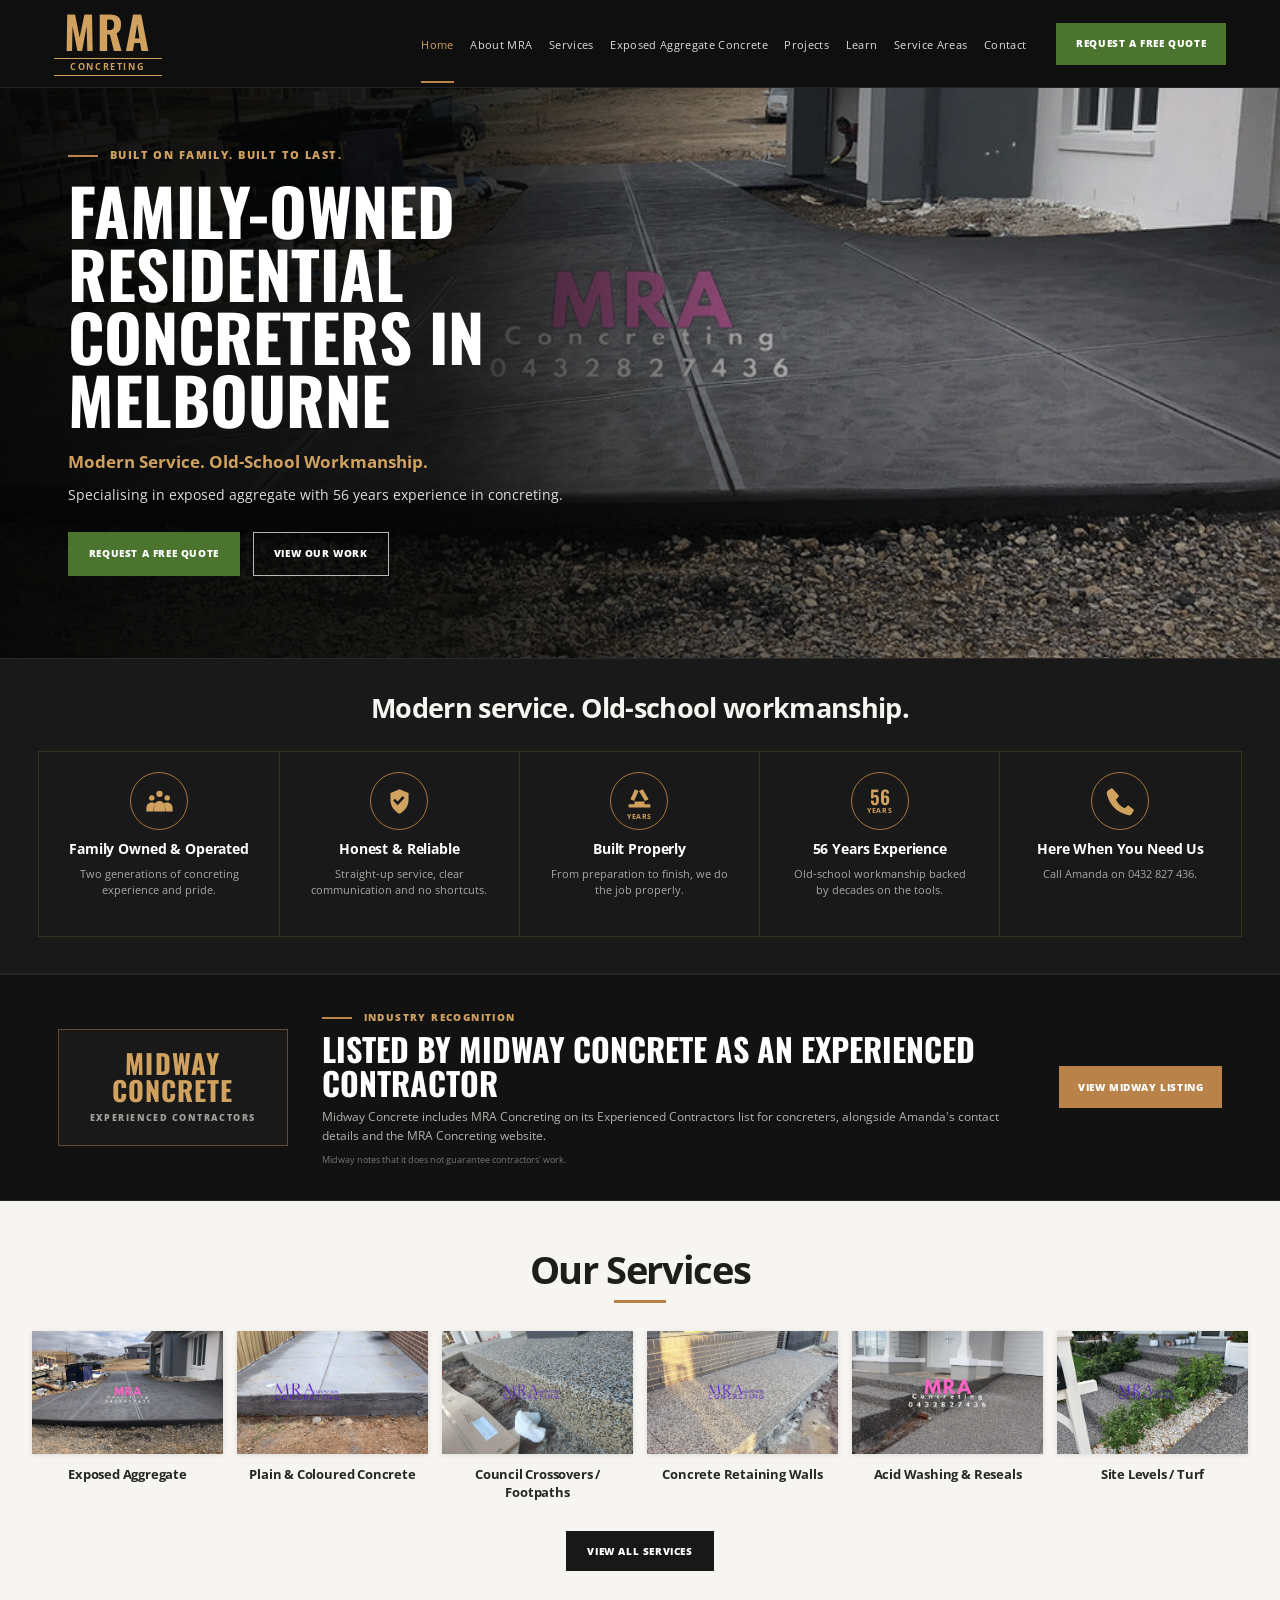
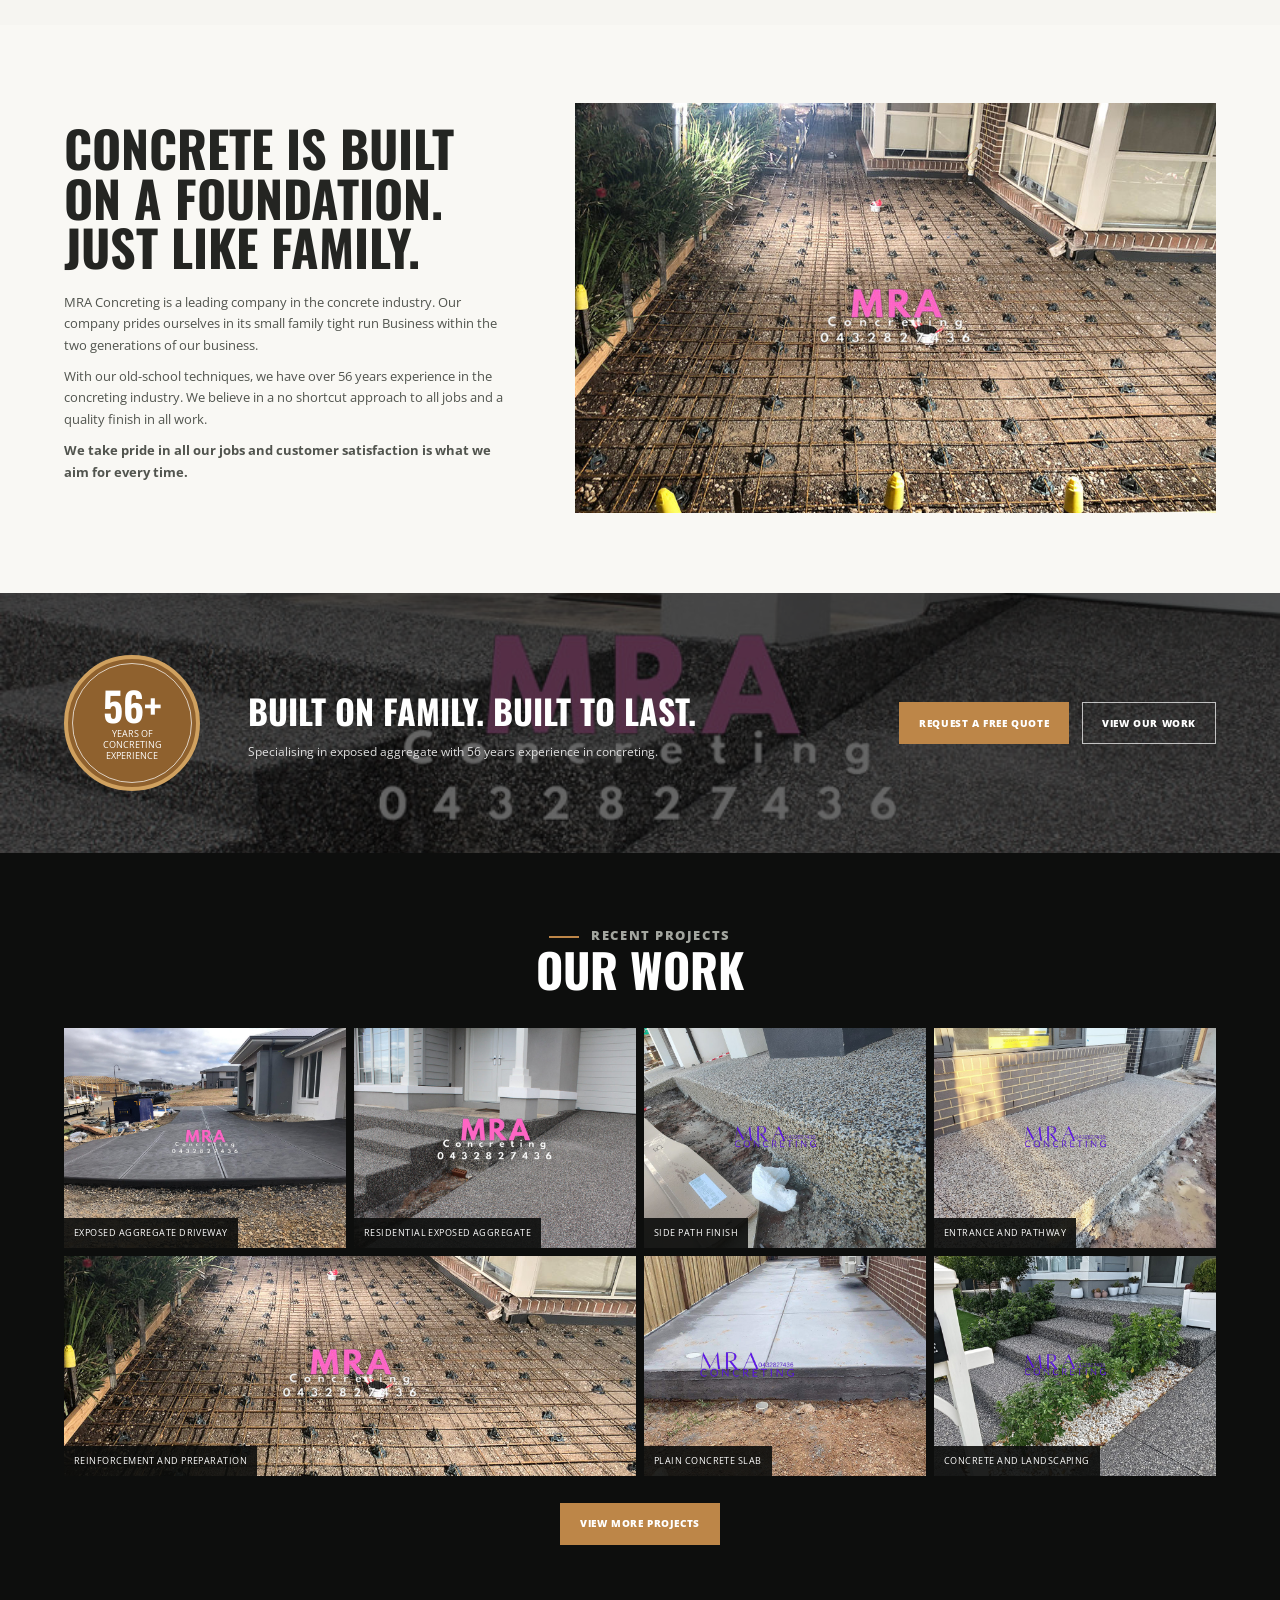
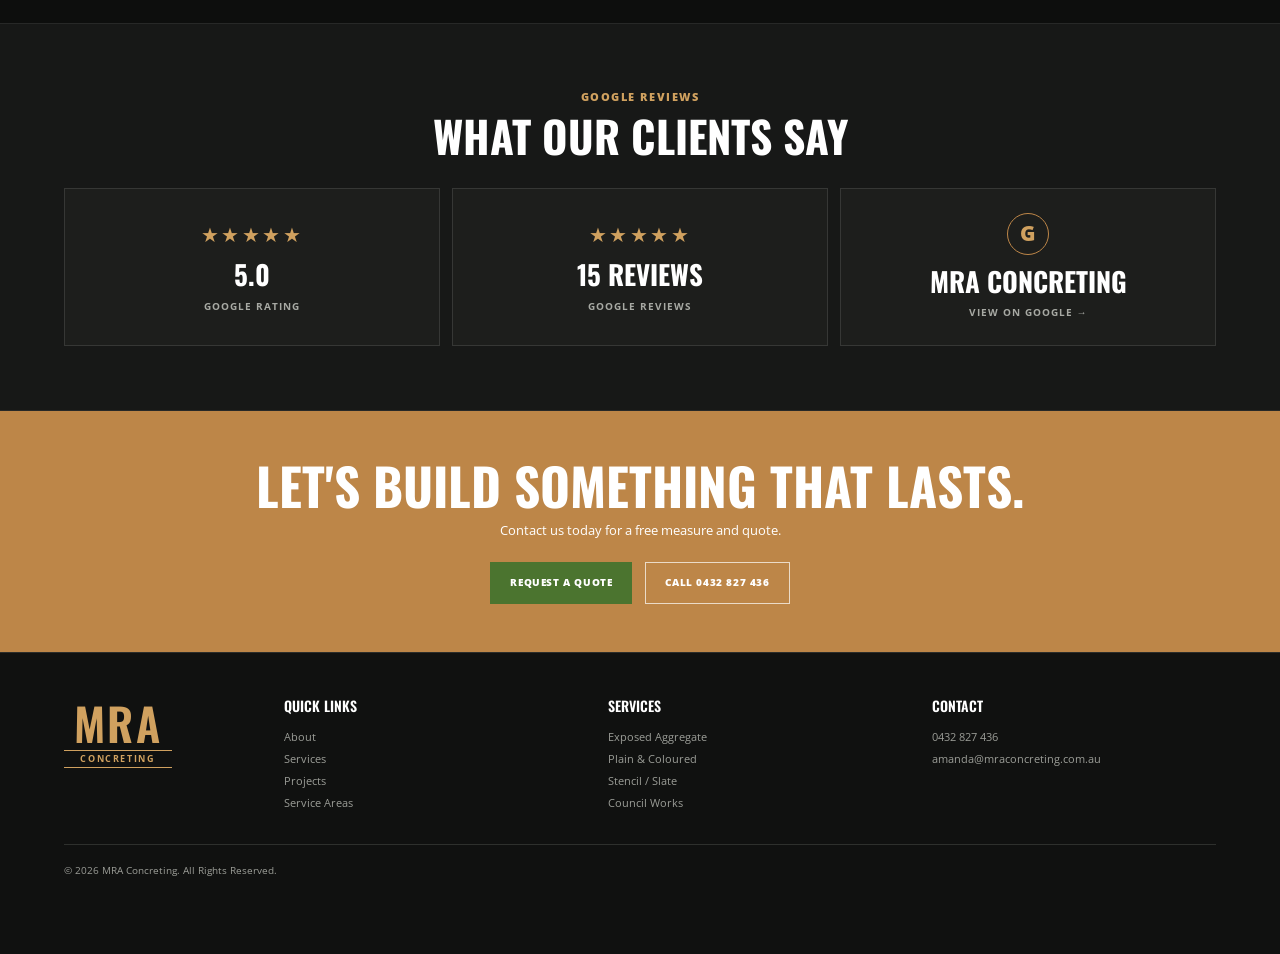
==== commit 1bae282a: "Add Midway Concrete contractor listing proof to homepage" ====
--- a/index.html
+++ b/index.html
@@ -1 +1 @@
-<!doctype html><html lang="en-AU"><head><meta charset="UTF-8"><meta name="viewport" content="width=device-width,initial-scale=1"><title>MRA Concreting Melbourne | Exposed Aggregate & Concrete Services</title><meta name="description" content="MRA Concreting is a family-owned Melbourne concreter with 56 years of experience. Exposed aggregate, plain and coloured concrete, council crossovers, retaining walls and more."><meta name="robots" content="index,follow,max-image-preview:large,max-snippet:-1,max-video-preview:-1"><link rel="canonical" href="https://somilror200.github.io/mra-concreting-website/"><link rel="preload" as="image" href="assets/img-77.jpg"><meta property="og:locale" content="en_AU"><meta property="og:type" content="website"><meta property="og:site_name" content="MRA Concreting"><meta property="og:title" content="MRA Concreting Melbourne | Exposed Aggregate & Concrete Services"><meta property="og:description" content="Family-owned Melbourne concreters specialising in exposed aggregate and residential concrete services, backed by 56 years of concreting experience."><meta property="og:url" content="https://somilror200.github.io/mra-concreting-website/"><meta property="og:image" content="https://somilror200.github.io/mra-concreting-website/assets/img-77.jpg"><meta property="og:image:alt" content="MRA Concreting exposed aggregate concrete project in Melbourne"><meta name="twitter:card" content="summary_large_image"><meta name="twitter:title" content="MRA Concreting Melbourne"><meta name="twitter:description" content="Family-owned Melbourne concreters specialising in exposed aggregate and residential concrete services."><meta name="twitter:image" content="https://somilror200.github.io/mra-concreting-website/assets/img-77.jpg"><meta name="theme-color" content="#111211"><link rel="sitemap" type="application/xml" href="https://somilror200.github.io/mra-concreting-website/sitemap.xml"><link rel="preconnect" href="https://fonts.googleapis.com"><link rel="preconnect" href="https://fonts.gstatic.com" crossorigin><link href="https://fonts.googleapis.com/css2?family=Open+Sans:wght@400;600;700;800&family=Oswald:wght@400;500;600;700&display=swap" rel="stylesheet"><link rel="stylesheet" href="styles.css"><script type="application/ld+json">{"@context":"https://schema.org","@graph":[{"@type":"GeneralContractor","@id":"https://somilror200.github.io/mra-concreting-website/#business","name":"MRA Concreting","url":"https://somilror200.github.io/mra-concreting-website/","telephone":"+61 432 827 436","email":"amanda@mraconcreting.com.au","description":"Family-owned Melbourne concreters specialising in exposed aggregate and residential concrete services.","image":"https://somilror200.github.io/mra-concreting-website/assets/img-77.jpg","slogan":"Built on Family. Built to Last.","areaServed":[{"@type":"City","name":"Melbourne"},{"@type":"AdministrativeArea","name":"Victoria"}],"sameAs":["https://maps.app.goo.gl/WyDg2VaBcSfiM9oi9?g_st=ic"],"contactPoint":{"@type":"ContactPoint","telephone":"+61 432 827 436","email":"amanda@mraconcreting.com.au","contactType":"customer service","areaServed":"AU","availableLanguage":"English"},"hasOfferCatalog":{"@type":"OfferCatalog","name":"Concrete Services","itemListElement":[{"@type":"Offer","itemOffered":{"@type":"Service","name":"Exposed Aggregate Concrete"}},{"@type":"Offer","itemOffered":{"@type":"Service","name":"Plain Concrete"}},{"@type":"Offer","itemOffered":{"@type":"Service","name":"Coloured Concrete"}},{"@type":"Offer","itemOffered":{"@type":"Service","name":"Stencil and Slate Concrete"}},{"@type":"Offer","itemOffered":{"@type":"Service","name":"Council Crossovers and Footpaths"}},{"@type":"Offer","itemOffered":{"@type":"Service","name":"Concrete Retaining Walls"}},{"@type":"Offer","itemOffered":{"@type":"Service","name":"Foundations and Slabs"}},{"@type":"Offer","itemOffered":{"@type":"Service","name":"Acid Washing and Resealing"}},{"@type":"Offer","itemOffered":{"@type":"Service","name":"Bobcat Works"}},{"@type":"Offer","itemOffered":{"@type":"Service","name":"Site Levels and Turf Installation"}}]}},{"@type":"WebSite","@id":"https://somilror200.github.io/mra-concreting-website/#website","url":"https://somilror200.github.io/mra-concreting-website/","name":"MRA Concreting","publisher":{"@id":"https://somilror200.github.io/mra-concreting-website/#business"},"inLanguage":"en-AU"},{"@type":"WebPage","@id":"https://somilror200.github.io/mra-concreting-website/#webpage","url":"https://somilror200.github.io/mra-concreting-website/","name":"MRA Concreting Melbourne | Exposed Aggregate & Concrete Services","isPartOf":{"@id":"https://somilror200.github.io/mra-concreting-website/#website"},"about":{"@id":"https://somilror200.github.io/mra-concreting-website/#business"},"inLanguage":"en-AU"}]}</script></head><body class="home"><a class="skip" href="#main">Skip to content</a><div id="site-header"></div><main id="main"><section class="hero" style="--hero-image:url('assets/img-77.jpg')"><div class="hero-copy reveal"><p class="eyebrow">Built on Family. Built to Last.</p><h1>Family-Owned Residential Concreters in Melbourne</h1><p class="subhead">Modern Service. Old-School Workmanship.</p><p class="lead">Specialising in exposed aggregate with 56 years experience in concreting.</p><div class="actions"><a class="button" href="contact.html">Request a free quote</a><a class="button outline" href="projects.html">View our work</a></div></div></section><section class="trust-panel"><div class="trust-heading">Modern service. Old-school workmanship.</div><div class="trust-strip"><div class="trust-item"><span class="trust-icon"></span><div><strong>Family Owned &amp; Operated</strong><span>Two generations of concreting experience and pride.</span></div></div><div class="trust-item"><span class="trust-icon"></span><div><strong>Honest &amp; Reliable</strong><span>Straight-up service, clear communication and no shortcuts.</span></div></div><div class="trust-item"><span class="trust-icon"></span><div><strong>Built Properly</strong><span>From preparation to finish, we do the job properly.</span></div></div><div class="trust-item"><span class="trust-icon"></span><div><strong>56 Years Experience</strong><span>Old-school workmanship backed by decades on the tools.</span></div></div><div class="trust-item"><span class="trust-icon"></span><div><strong>Here When You Need Us</strong><span>Call Amanda on 0432 827 436.</span></div></div></div></section><section class="section services-showcase"><div class="section-inner"><div class="section-title services-showcase-title"><h2>Our Services</h2><span class="services-underline" aria-hidden="true"></span></div><div class="services-showcase-grid"><a class="service-thumb-card" href="exposed-aggregate.html"><div class="service-thumb-image"><img src="assets/img-77.jpg" alt="Exposed aggregate concrete driveway by MRA Concreting" loading="lazy"></div><h3>Exposed Aggregate</h3></a><a class="service-thumb-card" href="services.html"><div class="service-thumb-image"><img src="assets/img-12.jpg" alt="Plain and coloured concrete work by MRA Concreting" loading="lazy"></div><h3>Plain &amp; Coloured Concrete</h3></a><a class="service-thumb-card" href="services.html"><div class="service-thumb-image"><img src="assets/img-39.jpg" alt="Concrete crossover and footpath project by MRA Concreting" loading="lazy"></div><h3>Council Crossovers / Footpaths</h3></a><a class="service-thumb-card" href="services.html"><div class="service-thumb-image"><img src="assets/img-47.jpg" alt="Concrete retaining wall and residential concrete project" loading="lazy"></div><h3>Concrete Retaining Walls</h3></a><a class="service-thumb-card" href="services.html"><div class="service-thumb-image"><img src="assets/img-45.jpg" alt="Finished concrete surface by MRA Concreting" loading="lazy"></div><h3>Acid Washing &amp; Reseals</h3></a><a class="service-thumb-card" href="services.html"><div class="service-thumb-image"><img src="assets/img-75.jpg" alt="Concrete and turf landscaping project by MRA Concreting" loading="lazy"></div><h3>Site Levels / Turf</h3></a></div><div class="center-action"><a class="button services-button" href="services.html">View all services</a></div></div></section><section class="section foundation-section"><div class="section-inner split"><div class="reveal"><h2>Concrete is built on a foundation. Just like family.</h2><p>MRA Concreting is a leading company in the concrete industry. Our company prides ourselves in its small family tight run Business within the two generations of our business.</p><p>With our old-school techniques, we have over 56 years experience in the concreting industry. We believe in a no shortcut approach to all jobs and a quality finish in all work.</p><p class="gold-text">We take pride in all our jobs and customer satisfaction is what we aim for every time.</p></div><div class="image-frame reveal"><img src="assets/img-76.jpg" alt="Concrete preparation with steel reinforcement by MRA Concreting" loading="lazy"></div></div></section><section class="experience-band" style="--band-image:url('assets/img-45.jpg')"><div class="experience-inner"><div class="years-badge"><strong>56+</strong><span>Years of concreting experience</span></div><div><h2>Built on Family. Built to Last.</h2><p>Specialising in exposed aggregate with 56 years experience in concreting.</p></div><div class="actions"><a class="button gold" href="contact.html">Request a free quote</a><a class="button outline" href="projects.html">View our work</a></div></div></section><section class="section dark"><div class="section-inner"><div class="section-title"><p class="kicker">Recent Projects</p><h2>Our Work</h2></div><div class="project-grid"><figure><img src="assets/img-77.jpg" alt="Exposed aggregate driveway in Melbourne" loading="lazy"><figcaption>Exposed aggregate driveway</figcaption></figure><figure><img src="assets/img-45.jpg" alt="Residential exposed aggregate concrete project" loading="lazy"><figcaption>Residential exposed aggregate</figcaption></figure><figure><img src="assets/img-39.jpg" alt="Finished concrete side path" loading="lazy"><figcaption>Side path finish</figcaption></figure><figure><img src="assets/img-47.jpg" alt="Concrete entrance and pathway" loading="lazy"><figcaption>Entrance and pathway</figcaption></figure><figure class="wide"><img src="assets/img-76.jpg" alt="Concrete reinforcement and preparation" loading="lazy"><figcaption>Reinforcement and preparation</figcaption></figure><figure><img src="assets/img-12.jpg" alt="Plain concrete slab" loading="lazy"><figcaption>Plain concrete slab</figcaption></figure><figure><img src="assets/img-75.jpg" alt="Concrete and landscaping project" loading="lazy"><figcaption>Concrete and landscaping</figcaption></figure></div><div class="center-action"><a class="button gold" href="projects.html">View more projects</a></div></div></section><section class="cta-band"><h2>Let's Build Something That Lasts.</h2><p>Contact us today for a free measure and quote.</p><div class="actions" style="justify-content:center"><a class="button" href="contact.html">Request a quote</a><a class="button outline" href="tel:+61432827436">Call 0432 827 436</a></div></section></main><div id="site-footer"></div><script src="script.js?v=20260904-2"></script><link rel="stylesheet" href="reference-v3.css?v=20260904-2"></body></html>+<!doctype html><html lang="en-AU"><head><meta charset="UTF-8"><meta name="viewport" content="width=device-width,initial-scale=1"><title>MRA Concreting Melbourne | Exposed Aggregate & Concrete Services</title><meta name="description" content="MRA Concreting is a family-owned Melbourne concreter with 56 years of experience. Exposed aggregate, plain and coloured concrete, council crossovers, retaining walls and more."><meta name="robots" content="index,follow,max-image-preview:large,max-snippet:-1,max-video-preview:-1"><link rel="canonical" href="https://somilror200.github.io/mra-concreting-website/"><link rel="preload" as="image" href="assets/img-77.jpg"><meta property="og:locale" content="en_AU"><meta property="og:type" content="website"><meta property="og:site_name" content="MRA Concreting"><meta property="og:title" content="MRA Concreting Melbourne | Exposed Aggregate & Concrete Services"><meta property="og:description" content="Family-owned Melbourne concreters specialising in exposed aggregate and residential concrete services, backed by 56 years of concreting experience."><meta property="og:url" content="https://somilror200.github.io/mra-concreting-website/"><meta property="og:image" content="https://somilror200.github.io/mra-concreting-website/assets/img-77.jpg"><meta property="og:image:alt" content="MRA Concreting exposed aggregate concrete project in Melbourne"><meta name="twitter:card" content="summary_large_image"><meta name="twitter:title" content="MRA Concreting Melbourne"><meta name="twitter:description" content="Family-owned Melbourne concreters specialising in exposed aggregate and residential concrete services."><meta name="twitter:image" content="https://somilror200.github.io/mra-concreting-website/assets/img-77.jpg"><meta name="theme-color" content="#111211"><link rel="sitemap" type="application/xml" href="https://somilror200.github.io/mra-concreting-website/sitemap.xml"><link rel="preconnect" href="https://fonts.googleapis.com"><link rel="preconnect" href="https://fonts.gstatic.com" crossorigin><link href="https://fonts.googleapis.com/css2?family=Open+Sans:wght@400;600;700;800&family=Oswald:wght@400;500;600;700&display=swap" rel="stylesheet"><link rel="stylesheet" href="styles.css"><script type="application/ld+json">{"@context":"https://schema.org","@graph":[{"@type":"GeneralContractor","@id":"https://somilror200.github.io/mra-concreting-website/#business","name":"MRA Concreting","url":"https://somilror200.github.io/mra-concreting-website/","telephone":"+61 432 827 436","email":"amanda@mraconcreting.com.au","description":"Family-owned Melbourne concreters specialising in exposed aggregate and residential concrete services.","image":"https://somilror200.github.io/mra-concreting-website/assets/img-77.jpg","slogan":"Built on Family. Built to Last.","areaServed":[{"@type":"City","name":"Melbourne"},{"@type":"AdministrativeArea","name":"Victoria"}],"sameAs":["https://maps.app.goo.gl/WyDg2VaBcSfiM9oi9?g_st=ic"],"contactPoint":{"@type":"ContactPoint","telephone":"+61 432 827 436","email":"amanda@mraconcreting.com.au","contactType":"customer service","areaServed":"AU","availableLanguage":"English"},"hasOfferCatalog":{"@type":"OfferCatalog","name":"Concrete Services","itemListElement":[{"@type":"Offer","itemOffered":{"@type":"Service","name":"Exposed Aggregate Concrete"}},{"@type":"Offer","itemOffered":{"@type":"Service","name":"Plain Concrete"}},{"@type":"Offer","itemOffered":{"@type":"Service","name":"Coloured Concrete"}},{"@type":"Offer","itemOffered":{"@type":"Service","name":"Stencil and Slate Concrete"}},{"@type":"Offer","itemOffered":{"@type":"Service","name":"Council Crossovers and Footpaths"}},{"@type":"Offer","itemOffered":{"@type":"Service","name":"Concrete Retaining Walls"}},{"@type":"Offer","itemOffered":{"@type":"Service","name":"Foundations and Slabs"}},{"@type":"Offer","itemOffered":{"@type":"Service","name":"Acid Washing and Resealing"}},{"@type":"Offer","itemOffered":{"@type":"Service","name":"Bobcat Works"}},{"@type":"Offer","itemOffered":{"@type":"Service","name":"Site Levels and Turf Installation"}}]}},{"@type":"WebSite","@id":"https://somilror200.github.io/mra-concreting-website/#website","url":"https://somilror200.github.io/mra-concreting-website/","name":"MRA Concreting","publisher":{"@id":"https://somilror200.github.io/mra-concreting-website/#business"},"inLanguage":"en-AU"},{"@type":"WebPage","@id":"https://somilror200.github.io/mra-concreting-website/#webpage","url":"https://somilror200.github.io/mra-concreting-website/","name":"MRA Concreting Melbourne | Exposed Aggregate & Concrete Services","isPartOf":{"@id":"https://somilror200.github.io/mra-concreting-website/#website"},"about":{"@id":"https://somilror200.github.io/mra-concreting-website/#business"},"inLanguage":"en-AU"}]}</script></head><body class="home"><a class="skip" href="#main">Skip to content</a><div id="site-header"></div><main id="main"><section class="hero" style="--hero-image:url('assets/img-77.jpg')"><div class="hero-copy reveal"><p class="eyebrow">Built on Family. Built to Last.</p><h1>Family-Owned Residential Concreters in Melbourne</h1><p class="subhead">Modern Service. Old-School Workmanship.</p><p class="lead">Specialising in exposed aggregate with 56 years experience in concreting.</p><div class="actions"><a class="button" href="contact.html">Request a free quote</a><a class="button outline" href="projects.html">View our work</a></div></div></section><section class="trust-panel"><div class="trust-heading">Modern service. Old-school workmanship.</div><div class="trust-strip"><div class="trust-item"><span class="trust-icon"></span><div><strong>Family Owned &amp; Operated</strong><span>Two generations of concreting experience and pride.</span></div></div><div class="trust-item"><span class="trust-icon"></span><div><strong>Honest &amp; Reliable</strong><span>Straight-up service, clear communication and no shortcuts.</span></div></div><div class="trust-item"><span class="trust-icon"></span><div><strong>Built Properly</strong><span>From preparation to finish, we do the job properly.</span></div></div><div class="trust-item"><span class="trust-icon"></span><div><strong>56 Years Experience</strong><span>Old-school workmanship backed by decades on the tools.</span></div></div><div class="trust-item"><span class="trust-icon"></span><div><strong>Here When You Need Us</strong><span>Call Amanda on 0432 827 436.</span></div></div></div></section><section class="industry-proof" aria-labelledby="midway-proof-title"><div class="industry-proof-inner"><div class="midway-wordmark"><strong>Midway Concrete</strong><span>Experienced Contractors</span></div><div class="industry-proof-copy"><p class="kicker">Industry recognition</p><h2 id="midway-proof-title">Listed by Midway Concrete as an experienced contractor</h2><p>Midway Concrete includes MRA Concreting on its Experienced Contractors list for concreters, alongside Amanda's contact details and the MRA Concreting website.</p><small>Midway notes that it does not guarantee contractors' work.</small></div><a class="button" href="https://www.midwayconcrete.com.au/experienced-contractors" target="_blank" rel="noopener noreferrer">View Midway listing</a></div></section><section class="section services-showcase"><div class="section-inner"><div class="section-title services-showcase-title"><h2>Our Services</h2><span class="services-underline" aria-hidden="true"></span></div><div class="services-showcase-grid"><a class="service-thumb-card" href="exposed-aggregate.html"><div class="service-thumb-image"><img src="assets/img-77.jpg" alt="Exposed aggregate concrete driveway by MRA Concreting" loading="lazy"></div><h3>Exposed Aggregate</h3></a><a class="service-thumb-card" href="services.html"><div class="service-thumb-image"><img src="assets/img-12.jpg" alt="Plain and coloured concrete work by MRA Concreting" loading="lazy"></div><h3>Plain &amp; Coloured Concrete</h3></a><a class="service-thumb-card" href="services.html"><div class="service-thumb-image"><img src="assets/img-39.jpg" alt="Concrete crossover and footpath project by MRA Concreting" loading="lazy"></div><h3>Council Crossovers / Footpaths</h3></a><a class="service-thumb-card" href="services.html"><div class="service-thumb-image"><img src="assets/img-47.jpg" alt="Concrete retaining wall and residential concrete project" loading="lazy"></div><h3>Concrete Retaining Walls</h3></a><a class="service-thumb-card" href="services.html"><div class="service-thumb-image"><img src="assets/img-45.jpg" alt="Finished concrete surface by MRA Concreting" loading="lazy"></div><h3>Acid Washing &amp; Reseals</h3></a><a class="service-thumb-card" href="services.html"><div class="service-thumb-image"><img src="assets/img-75.jpg" alt="Concrete and turf landscaping project by MRA Concreting" loading="lazy"></div><h3>Site Levels / Turf</h3></a></div><div class="center-action"><a class="button services-button" href="services.html">View all services</a></div></div></section><section class="section foundation-section"><div class="section-inner split"><div class="reveal"><h2>Concrete is built on a foundation. Just like family.</h2><p>MRA Concreting is a leading company in the concrete industry. Our company prides ourselves in its small family tight run Business within the two generations of our business.</p><p>With our old-school techniques, we have over 56 years experience in the concreting industry. We believe in a no shortcut approach to all jobs and a quality finish in all work.</p><p class="gold-text">We take pride in all our jobs and customer satisfaction is what we aim for every time.</p></div><div class="image-frame reveal"><img src="assets/img-76.jpg" alt="Concrete preparation with steel reinforcement by MRA Concreting" loading="lazy"></div></div></section><section class="experience-band" style="--band-image:url('assets/img-45.jpg')"><div class="experience-inner"><div class="years-badge"><strong>56+</strong><span>Years of concreting experience</span></div><div><h2>Built on Family. Built to Last.</h2><p>Specialising in exposed aggregate with 56 years experience in concreting.</p></div><div class="actions"><a class="button gold" href="contact.html">Request a free quote</a><a class="button outline" href="projects.html">View our work</a></div></div></section><section class="section dark"><div class="section-inner"><div class="section-title"><p class="kicker">Recent Projects</p><h2>Our Work</h2></div><div class="project-grid"><figure><img src="assets/img-77.jpg" alt="Exposed aggregate driveway in Melbourne" loading="lazy"><figcaption>Exposed aggregate driveway</figcaption></figure><figure><img src="assets/img-45.jpg" alt="Residential exposed aggregate concrete project" loading="lazy"><figcaption>Residential exposed aggregate</figcaption></figure><figure><img src="assets/img-39.jpg" alt="Finished concrete side path" loading="lazy"><figcaption>Side path finish</figcaption></figure><figure><img src="assets/img-47.jpg" alt="Concrete entrance and pathway" loading="lazy"><figcaption>Entrance and pathway</figcaption></figure><figure class="wide"><img src="assets/img-76.jpg" alt="Concrete reinforcement and preparation" loading="lazy"><figcaption>Reinforcement and preparation</figcaption></figure><figure><img src="assets/img-12.jpg" alt="Plain concrete slab" loading="lazy"><figcaption>Plain concrete slab</figcaption></figure><figure><img src="assets/img-75.jpg" alt="Concrete and landscaping project" loading="lazy"><figcaption>Concrete and landscaping</figcaption></figure></div><div class="center-action"><a class="button gold" href="projects.html">View more projects</a></div></div></section><section class="cta-band"><h2>Let's Build Something That Lasts.</h2><p>Contact us today for a free measure and quote.</p><div class="actions" style="justify-content:center"><a class="button" href="contact.html">Request a quote</a><a class="button outline" href="tel:+61432827436">Call 0432 827 436</a></div></section></main><div id="site-footer"></div><script src="script.js?v=20260904-2"></script><link rel="stylesheet" href="reference-v3.css?v=20260904-2"><link rel="stylesheet" href="midway-proof.css?v=20260904-1"></body></html>
--- a/midway-proof.css
+++ b/midway-proof.css
@@ -0,0 +1,23 @@
+/* Midway Concrete credibility block */
+.home .industry-proof{background:#111211;color:#fff;padding:34px max(4.5vw,28px);border-top:1px solid rgba(255,255,255,.07);border-bottom:1px solid rgba(255,255,255,.07)}
+.home .industry-proof-inner{width:min(1240px,100%);margin:0 auto;display:grid;grid-template-columns:230px minmax(0,1fr) auto;align-items:center;gap:34px}
+.home .midway-wordmark{min-height:112px;display:flex;flex-direction:column;justify-content:center;align-items:center;border:1px solid rgba(208,161,95,.38);background:#181918;padding:20px;text-align:center}
+.home .midway-wordmark strong{font-family:var(--head);font-size:27px;line-height:1;letter-spacing:.04em;color:#d0a15f;text-transform:uppercase}
+.home .midway-wordmark span{margin-top:7px;font-size:9px;font-weight:800;letter-spacing:.16em;color:#9ea09a;text-transform:uppercase}
+.home .industry-proof-copy .kicker{margin:0 0 7px;color:#d0a15f;font-size:10px;font-weight:800;letter-spacing:.14em;text-transform:uppercase}
+.home .industry-proof-copy h2{margin:0 0 8px;font-family:var(--head);font-size:clamp(25px,2.5vw,36px);line-height:1.05;color:#fff;text-transform:uppercase}
+.home .industry-proof-copy p{margin:0;color:#b1b3ad;font-size:12px;line-height:1.6;max-width:720px}
+.home .industry-proof-copy small{display:block;margin-top:7px;color:#777a74;font-size:9px;line-height:1.45}
+.home .industry-proof .button{white-space:nowrap;min-height:42px;padding:0 18px;background:#b98248;border-color:#b98248;color:#fff;font-size:10px}
+.home .industry-proof .button:hover{background:#d0a15f;border-color:#d0a15f;filter:none}
+@media(max-width:900px){
+  .home .industry-proof-inner{grid-template-columns:180px 1fr;gap:24px}
+  .home .industry-proof .button{grid-column:2;justify-self:start}
+}
+@media(max-width:620px){
+  .home .industry-proof{padding:30px 22px}
+  .home .industry-proof-inner{grid-template-columns:1fr;gap:18px;text-align:center}
+  .home .midway-wordmark{min-height:88px;max-width:260px;width:100%;margin:0 auto}
+  .home .industry-proof-copy p{max-width:460px;margin:0 auto}
+  .home .industry-proof .button{grid-column:auto;justify-self:center}
+}
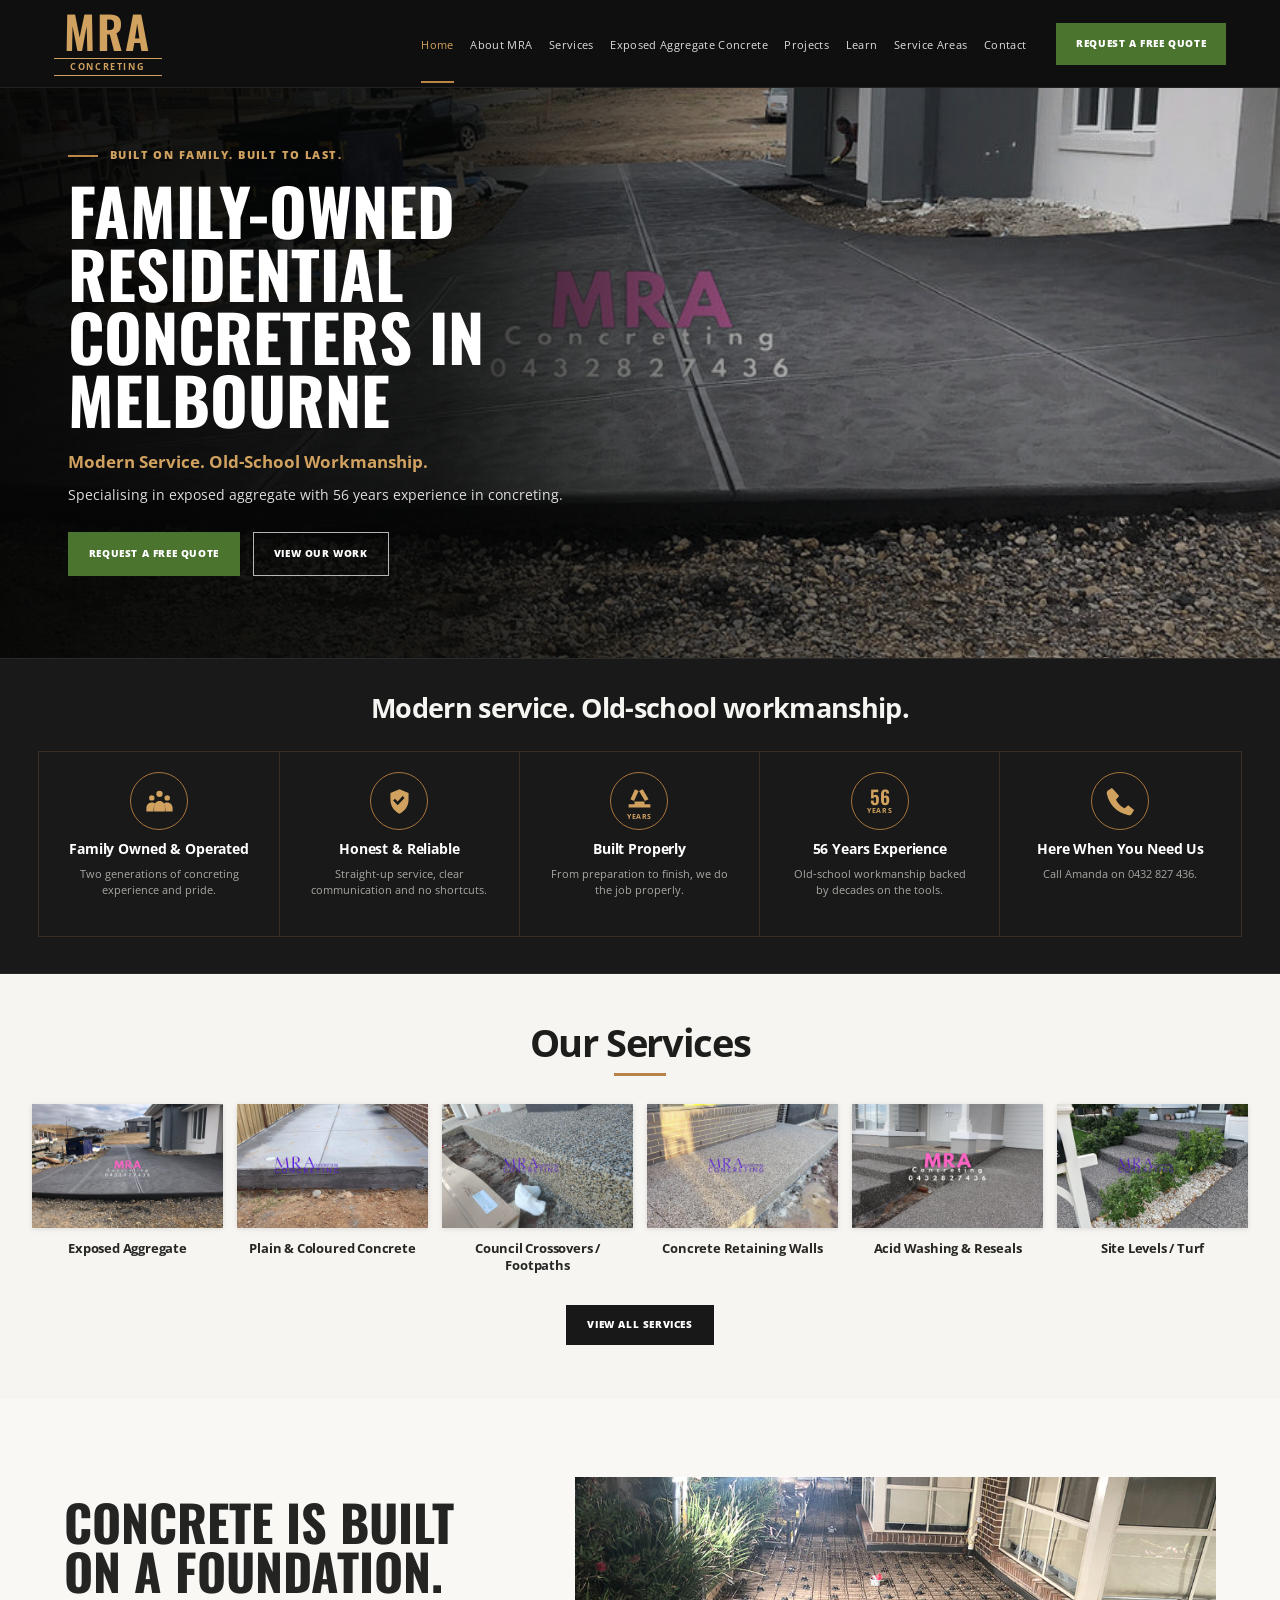
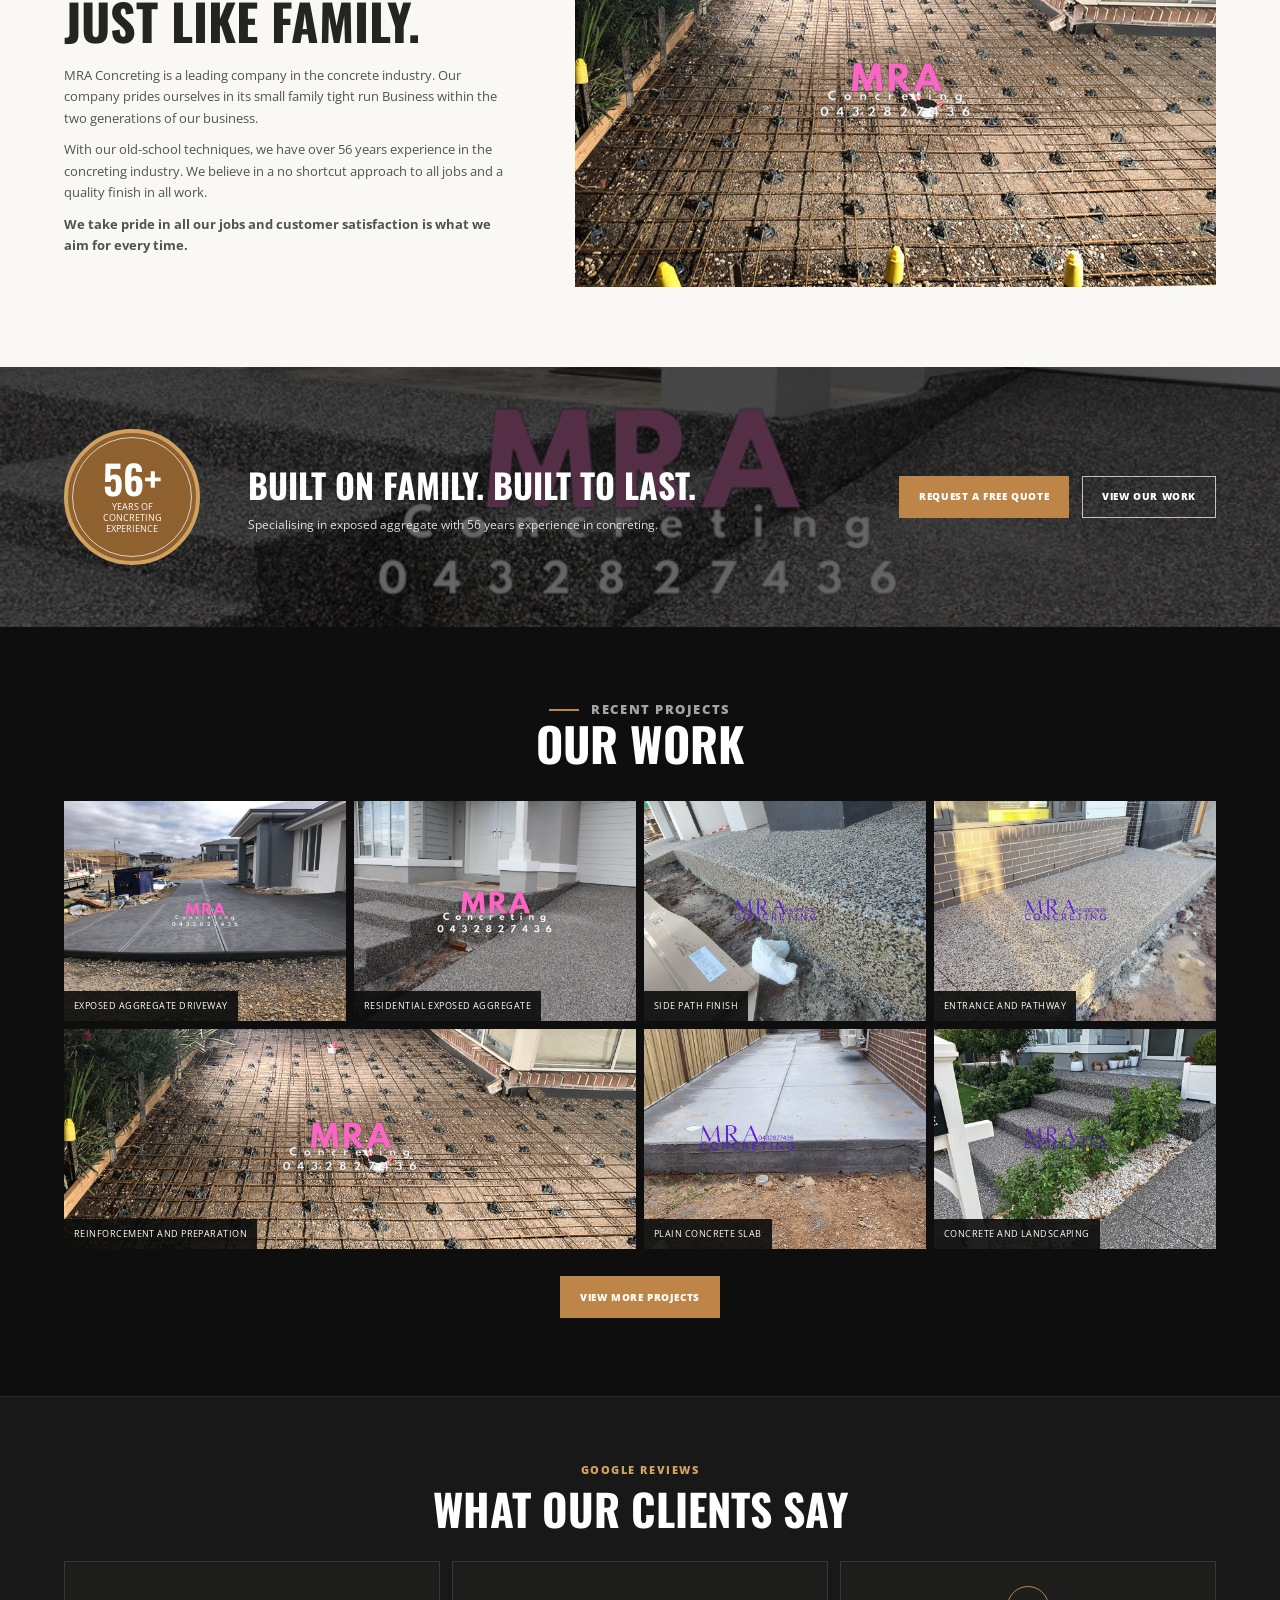
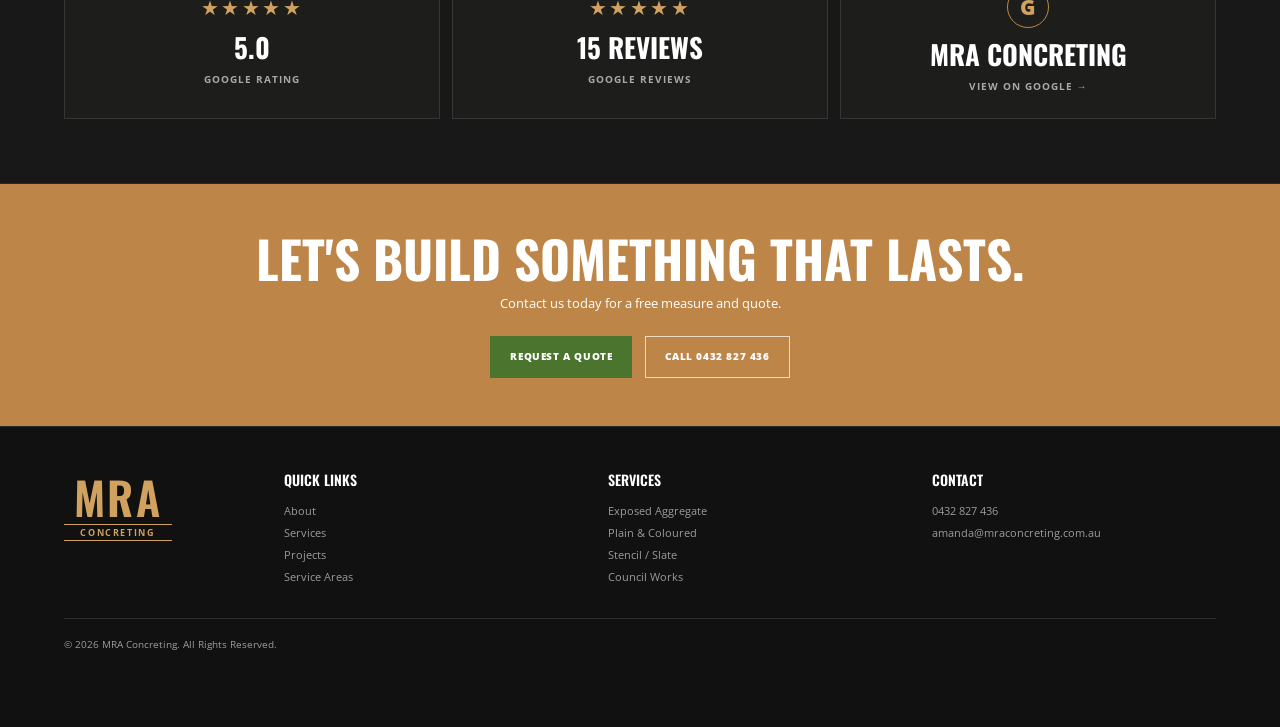
==== commit 00dc3939: "Revert Midway Concrete additions and restore previous homepage" ====
--- a/index.html
+++ b/index.html
@@ -1 +1 @@
-<!doctype html><html lang="en-AU"><head><meta charset="UTF-8"><meta name="viewport" content="width=device-width,initial-scale=1"><title>MRA Concreting Melbourne | Exposed Aggregate & Concrete Services</title><meta name="description" content="MRA Concreting is a family-owned Melbourne concreter with 56 years of experience. Exposed aggregate, plain and coloured concrete, council crossovers, retaining walls and more."><meta name="robots" content="index,follow,max-image-preview:large,max-snippet:-1,max-video-preview:-1"><link rel="canonical" href="https://somilror200.github.io/mra-concreting-website/"><link rel="preload" as="image" href="assets/img-77.jpg"><meta property="og:locale" content="en_AU"><meta property="og:type" content="website"><meta property="og:site_name" content="MRA Concreting"><meta property="og:title" content="MRA Concreting Melbourne | Exposed Aggregate & Concrete Services"><meta property="og:description" content="Family-owned Melbourne concreters specialising in exposed aggregate and residential concrete services, backed by 56 years of concreting experience."><meta property="og:url" content="https://somilror200.github.io/mra-concreting-website/"><meta property="og:image" content="https://somilror200.github.io/mra-concreting-website/assets/img-77.jpg"><meta property="og:image:alt" content="MRA Concreting exposed aggregate concrete project in Melbourne"><meta name="twitter:card" content="summary_large_image"><meta name="twitter:title" content="MRA Concreting Melbourne"><meta name="twitter:description" content="Family-owned Melbourne concreters specialising in exposed aggregate and residential concrete services."><meta name="twitter:image" content="https://somilror200.github.io/mra-concreting-website/assets/img-77.jpg"><meta name="theme-color" content="#111211"><link rel="sitemap" type="application/xml" href="https://somilror200.github.io/mra-concreting-website/sitemap.xml"><link rel="preconnect" href="https://fonts.googleapis.com"><link rel="preconnect" href="https://fonts.gstatic.com" crossorigin><link href="https://fonts.googleapis.com/css2?family=Open+Sans:wght@400;600;700;800&family=Oswald:wght@400;500;600;700&display=swap" rel="stylesheet"><link rel="stylesheet" href="styles.css"><script type="application/ld+json">{"@context":"https://schema.org","@graph":[{"@type":"GeneralContractor","@id":"https://somilror200.github.io/mra-concreting-website/#business","name":"MRA Concreting","url":"https://somilror200.github.io/mra-concreting-website/","telephone":"+61 432 827 436","email":"amanda@mraconcreting.com.au","description":"Family-owned Melbourne concreters specialising in exposed aggregate and residential concrete services.","image":"https://somilror200.github.io/mra-concreting-website/assets/img-77.jpg","slogan":"Built on Family. Built to Last.","areaServed":[{"@type":"City","name":"Melbourne"},{"@type":"AdministrativeArea","name":"Victoria"}],"sameAs":["https://maps.app.goo.gl/WyDg2VaBcSfiM9oi9?g_st=ic"],"contactPoint":{"@type":"ContactPoint","telephone":"+61 432 827 436","email":"amanda@mraconcreting.com.au","contactType":"customer service","areaServed":"AU","availableLanguage":"English"},"hasOfferCatalog":{"@type":"OfferCatalog","name":"Concrete Services","itemListElement":[{"@type":"Offer","itemOffered":{"@type":"Service","name":"Exposed Aggregate Concrete"}},{"@type":"Offer","itemOffered":{"@type":"Service","name":"Plain Concrete"}},{"@type":"Offer","itemOffered":{"@type":"Service","name":"Coloured Concrete"}},{"@type":"Offer","itemOffered":{"@type":"Service","name":"Stencil and Slate Concrete"}},{"@type":"Offer","itemOffered":{"@type":"Service","name":"Council Crossovers and Footpaths"}},{"@type":"Offer","itemOffered":{"@type":"Service","name":"Concrete Retaining Walls"}},{"@type":"Offer","itemOffered":{"@type":"Service","name":"Foundations and Slabs"}},{"@type":"Offer","itemOffered":{"@type":"Service","name":"Acid Washing and Resealing"}},{"@type":"Offer","itemOffered":{"@type":"Service","name":"Bobcat Works"}},{"@type":"Offer","itemOffered":{"@type":"Service","name":"Site Levels and Turf Installation"}}]}},{"@type":"WebSite","@id":"https://somilror200.github.io/mra-concreting-website/#website","url":"https://somilror200.github.io/mra-concreting-website/","name":"MRA Concreting","publisher":{"@id":"https://somilror200.github.io/mra-concreting-website/#business"},"inLanguage":"en-AU"},{"@type":"WebPage","@id":"https://somilror200.github.io/mra-concreting-website/#webpage","url":"https://somilror200.github.io/mra-concreting-website/","name":"MRA Concreting Melbourne | Exposed Aggregate & Concrete Services","isPartOf":{"@id":"https://somilror200.github.io/mra-concreting-website/#website"},"about":{"@id":"https://somilror200.github.io/mra-concreting-website/#business"},"inLanguage":"en-AU"}]}</script></head><body class="home"><a class="skip" href="#main">Skip to content</a><div id="site-header"></div><main id="main"><section class="hero" style="--hero-image:url('assets/img-77.jpg')"><div class="hero-copy reveal"><p class="eyebrow">Built on Family. Built to Last.</p><h1>Family-Owned Residential Concreters in Melbourne</h1><p class="subhead">Modern Service. Old-School Workmanship.</p><p class="lead">Specialising in exposed aggregate with 56 years experience in concreting.</p><div class="actions"><a class="button" href="contact.html">Request a free quote</a><a class="button outline" href="projects.html">View our work</a></div></div></section><section class="trust-panel"><div class="trust-heading">Modern service. Old-school workmanship.</div><div class="trust-strip"><div class="trust-item"><span class="trust-icon"></span><div><strong>Family Owned &amp; Operated</strong><span>Two generations of concreting experience and pride.</span></div></div><div class="trust-item"><span class="trust-icon"></span><div><strong>Honest &amp; Reliable</strong><span>Straight-up service, clear communication and no shortcuts.</span></div></div><div class="trust-item"><span class="trust-icon"></span><div><strong>Built Properly</strong><span>From preparation to finish, we do the job properly.</span></div></div><div class="trust-item"><span class="trust-icon"></span><div><strong>56 Years Experience</strong><span>Old-school workmanship backed by decades on the tools.</span></div></div><div class="trust-item"><span class="trust-icon"></span><div><strong>Here When You Need Us</strong><span>Call Amanda on 0432 827 436.</span></div></div></div></section><section class="industry-proof" aria-labelledby="midway-proof-title"><div class="industry-proof-inner"><div class="midway-wordmark"><strong>Midway Concrete</strong><span>Experienced Contractors</span></div><div class="industry-proof-copy"><p class="kicker">Industry recognition</p><h2 id="midway-proof-title">Listed by Midway Concrete as an experienced contractor</h2><p>Midway Concrete includes MRA Concreting on its Experienced Contractors list for concreters, alongside Amanda's contact details and the MRA Concreting website.</p><small>Midway notes that it does not guarantee contractors' work.</small></div><a class="button" href="https://www.midwayconcrete.com.au/experienced-contractors" target="_blank" rel="noopener noreferrer">View Midway listing</a></div></section><section class="section services-showcase"><div class="section-inner"><div class="section-title services-showcase-title"><h2>Our Services</h2><span class="services-underline" aria-hidden="true"></span></div><div class="services-showcase-grid"><a class="service-thumb-card" href="exposed-aggregate.html"><div class="service-thumb-image"><img src="assets/img-77.jpg" alt="Exposed aggregate concrete driveway by MRA Concreting" loading="lazy"></div><h3>Exposed Aggregate</h3></a><a class="service-thumb-card" href="services.html"><div class="service-thumb-image"><img src="assets/img-12.jpg" alt="Plain and coloured concrete work by MRA Concreting" loading="lazy"></div><h3>Plain &amp; Coloured Concrete</h3></a><a class="service-thumb-card" href="services.html"><div class="service-thumb-image"><img src="assets/img-39.jpg" alt="Concrete crossover and footpath project by MRA Concreting" loading="lazy"></div><h3>Council Crossovers / Footpaths</h3></a><a class="service-thumb-card" href="services.html"><div class="service-thumb-image"><img src="assets/img-47.jpg" alt="Concrete retaining wall and residential concrete project" loading="lazy"></div><h3>Concrete Retaining Walls</h3></a><a class="service-thumb-card" href="services.html"><div class="service-thumb-image"><img src="assets/img-45.jpg" alt="Finished concrete surface by MRA Concreting" loading="lazy"></div><h3>Acid Washing &amp; Reseals</h3></a><a class="service-thumb-card" href="services.html"><div class="service-thumb-image"><img src="assets/img-75.jpg" alt="Concrete and turf landscaping project by MRA Concreting" loading="lazy"></div><h3>Site Levels / Turf</h3></a></div><div class="center-action"><a class="button services-button" href="services.html">View all services</a></div></div></section><section class="section foundation-section"><div class="section-inner split"><div class="reveal"><h2>Concrete is built on a foundation. Just like family.</h2><p>MRA Concreting is a leading company in the concrete industry. Our company prides ourselves in its small family tight run Business within the two generations of our business.</p><p>With our old-school techniques, we have over 56 years experience in the concreting industry. We believe in a no shortcut approach to all jobs and a quality finish in all work.</p><p class="gold-text">We take pride in all our jobs and customer satisfaction is what we aim for every time.</p></div><div class="image-frame reveal"><img src="assets/img-76.jpg" alt="Concrete preparation with steel reinforcement by MRA Concreting" loading="lazy"></div></div></section><section class="experience-band" style="--band-image:url('assets/img-45.jpg')"><div class="experience-inner"><div class="years-badge"><strong>56+</strong><span>Years of concreting experience</span></div><div><h2>Built on Family. Built to Last.</h2><p>Specialising in exposed aggregate with 56 years experience in concreting.</p></div><div class="actions"><a class="button gold" href="contact.html">Request a free quote</a><a class="button outline" href="projects.html">View our work</a></div></div></section><section class="section dark"><div class="section-inner"><div class="section-title"><p class="kicker">Recent Projects</p><h2>Our Work</h2></div><div class="project-grid"><figure><img src="assets/img-77.jpg" alt="Exposed aggregate driveway in Melbourne" loading="lazy"><figcaption>Exposed aggregate driveway</figcaption></figure><figure><img src="assets/img-45.jpg" alt="Residential exposed aggregate concrete project" loading="lazy"><figcaption>Residential exposed aggregate</figcaption></figure><figure><img src="assets/img-39.jpg" alt="Finished concrete side path" loading="lazy"><figcaption>Side path finish</figcaption></figure><figure><img src="assets/img-47.jpg" alt="Concrete entrance and pathway" loading="lazy"><figcaption>Entrance and pathway</figcaption></figure><figure class="wide"><img src="assets/img-76.jpg" alt="Concrete reinforcement and preparation" loading="lazy"><figcaption>Reinforcement and preparation</figcaption></figure><figure><img src="assets/img-12.jpg" alt="Plain concrete slab" loading="lazy"><figcaption>Plain concrete slab</figcaption></figure><figure><img src="assets/img-75.jpg" alt="Concrete and landscaping project" loading="lazy"><figcaption>Concrete and landscaping</figcaption></figure></div><div class="center-action"><a class="button gold" href="projects.html">View more projects</a></div></div></section><section class="cta-band"><h2>Let's Build Something That Lasts.</h2><p>Contact us today for a free measure and quote.</p><div class="actions" style="justify-content:center"><a class="button" href="contact.html">Request a quote</a><a class="button outline" href="tel:+61432827436">Call 0432 827 436</a></div></section></main><div id="site-footer"></div><script src="script.js?v=20260904-2"></script><link rel="stylesheet" href="reference-v3.css?v=20260904-2"><link rel="stylesheet" href="midway-proof.css?v=20260904-1"></body></html>+<!doctype html><html lang="en-AU"><head><meta charset="UTF-8"><meta name="viewport" content="width=device-width,initial-scale=1"><title>MRA Concreting Melbourne | Exposed Aggregate & Concrete Services</title><meta name="description" content="MRA Concreting is a family-owned Melbourne concreter with 56 years of experience. Exposed aggregate, plain and coloured concrete, council crossovers, retaining walls and more."><meta name="robots" content="index,follow,max-image-preview:large,max-snippet:-1,max-video-preview:-1"><link rel="canonical" href="https://somilror200.github.io/mra-concreting-website/"><link rel="preload" as="image" href="assets/img-77.jpg"><meta property="og:locale" content="en_AU"><meta property="og:type" content="website"><meta property="og:site_name" content="MRA Concreting"><meta property="og:title" content="MRA Concreting Melbourne | Exposed Aggregate & Concrete Services"><meta property="og:description" content="Family-owned Melbourne concreters specialising in exposed aggregate and residential concrete services, backed by 56 years of concreting experience."><meta property="og:url" content="https://somilror200.github.io/mra-concreting-website/"><meta property="og:image" content="https://somilror200.github.io/mra-concreting-website/assets/img-77.jpg"><meta property="og:image:alt" content="MRA Concreting exposed aggregate concrete project in Melbourne"><meta name="twitter:card" content="summary_large_image"><meta name="twitter:title" content="MRA Concreting Melbourne"><meta name="twitter:description" content="Family-owned Melbourne concreters specialising in exposed aggregate and residential concrete services."><meta name="twitter:image" content="https://somilror200.github.io/mra-concreting-website/assets/img-77.jpg"><meta name="theme-color" content="#111211"><link rel="sitemap" type="application/xml" href="https://somilror200.github.io/mra-concreting-website/sitemap.xml"><link rel="preconnect" href="https://fonts.googleapis.com"><link rel="preconnect" href="https://fonts.gstatic.com" crossorigin><link href="https://fonts.googleapis.com/css2?family=Open+Sans:wght@400;600;700;800&family=Oswald:wght@400;500;600;700&display=swap" rel="stylesheet"><link rel="stylesheet" href="styles.css"><script type="application/ld+json">{"@context":"https://schema.org","@graph":[{"@type":"GeneralContractor","@id":"https://somilror200.github.io/mra-concreting-website/#business","name":"MRA Concreting","url":"https://somilror200.github.io/mra-concreting-website/","telephone":"+61 432 827 436","email":"amanda@mraconcreting.com.au","description":"Family-owned Melbourne concreters specialising in exposed aggregate and residential concrete services.","image":"https://somilror200.github.io/mra-concreting-website/assets/img-77.jpg","slogan":"Built on Family. Built to Last.","areaServed":[{"@type":"City","name":"Melbourne"},{"@type":"AdministrativeArea","name":"Victoria"}],"sameAs":["https://maps.app.goo.gl/WyDg2VaBcSfiM9oi9?g_st=ic"],"contactPoint":{"@type":"ContactPoint","telephone":"+61 432 827 436","email":"amanda@mraconcreting.com.au","contactType":"customer service","areaServed":"AU","availableLanguage":"English"},"hasOfferCatalog":{"@type":"OfferCatalog","name":"Concrete Services","itemListElement":[{"@type":"Offer","itemOffered":{"@type":"Service","name":"Exposed Aggregate Concrete"}},{"@type":"Offer","itemOffered":{"@type":"Service","name":"Plain Concrete"}},{"@type":"Offer","itemOffered":{"@type":"Service","name":"Coloured Concrete"}},{"@type":"Offer","itemOffered":{"@type":"Service","name":"Stencil and Slate Concrete"}},{"@type":"Offer","itemOffered":{"@type":"Service","name":"Council Crossovers and Footpaths"}},{"@type":"Offer","itemOffered":{"@type":"Service","name":"Concrete Retaining Walls"}},{"@type":"Offer","itemOffered":{"@type":"Service","name":"Foundations and Slabs"}},{"@type":"Offer","itemOffered":{"@type":"Service","name":"Acid Washing and Resealing"}},{"@type":"Offer","itemOffered":{"@type":"Service","name":"Bobcat Works"}},{"@type":"Offer","itemOffered":{"@type":"Service","name":"Site Levels and Turf Installation"}}]}},{"@type":"WebSite","@id":"https://somilror200.github.io/mra-concreting-website/#website","url":"https://somilror200.github.io/mra-concreting-website/","name":"MRA Concreting","publisher":{"@id":"https://somilror200.github.io/mra-concreting-website/#business"},"inLanguage":"en-AU"},{"@type":"WebPage","@id":"https://somilror200.github.io/mra-concreting-website/#webpage","url":"https://somilror200.github.io/mra-concreting-website/","name":"MRA Concreting Melbourne | Exposed Aggregate & Concrete Services","isPartOf":{"@id":"https://somilror200.github.io/mra-concreting-website/#website"},"about":{"@id":"https://somilror200.github.io/mra-concreting-website/#business"},"inLanguage":"en-AU"}]}</script></head><body class="home"><a class="skip" href="#main">Skip to content</a><div id="site-header"></div><main id="main"><section class="hero" style="--hero-image:url('assets/img-77.jpg')"><div class="hero-copy reveal"><p class="eyebrow">Built on Family. Built to Last.</p><h1>Family-Owned Residential Concreters in Melbourne</h1><p class="subhead">Modern Service. Old-School Workmanship.</p><p class="lead">Specialising in exposed aggregate with 56 years experience in concreting.</p><div class="actions"><a class="button" href="contact.html">Request a free quote</a><a class="button outline" href="projects.html">View our work</a></div></div></section><section class="trust-panel"><div class="trust-heading">Modern service. Old-school workmanship.</div><div class="trust-strip"><div class="trust-item"><span class="trust-icon"></span><div><strong>Family Owned &amp; Operated</strong><span>Two generations of concreting experience and pride.</span></div></div><div class="trust-item"><span class="trust-icon"></span><div><strong>Honest &amp; Reliable</strong><span>Straight-up service, clear communication and no shortcuts.</span></div></div><div class="trust-item"><span class="trust-icon"></span><div><strong>Built Properly</strong><span>From preparation to finish, we do the job properly.</span></div></div><div class="trust-item"><span class="trust-icon"></span><div><strong>56 Years Experience</strong><span>Old-school workmanship backed by decades on the tools.</span></div></div><div class="trust-item"><span class="trust-icon"></span><div><strong>Here When You Need Us</strong><span>Call Amanda on 0432 827 436.</span></div></div></div></section><section class="section services-showcase"><div class="section-inner"><div class="section-title services-showcase-title"><h2>Our Services</h2><span class="services-underline" aria-hidden="true"></span></div><div class="services-showcase-grid"><a class="service-thumb-card" href="exposed-aggregate.html"><div class="service-thumb-image"><img src="assets/img-77.jpg" alt="Exposed aggregate concrete driveway by MRA Concreting" loading="lazy"></div><h3>Exposed Aggregate</h3></a><a class="service-thumb-card" href="services.html"><div class="service-thumb-image"><img src="assets/img-12.jpg" alt="Plain and coloured concrete work by MRA Concreting" loading="lazy"></div><h3>Plain &amp; Coloured Concrete</h3></a><a class="service-thumb-card" href="services.html"><div class="service-thumb-image"><img src="assets/img-39.jpg" alt="Concrete crossover and footpath project by MRA Concreting" loading="lazy"></div><h3>Council Crossovers / Footpaths</h3></a><a class="service-thumb-card" href="services.html"><div class="service-thumb-image"><img src="assets/img-47.jpg" alt="Concrete retaining wall and residential concrete project" loading="lazy"></div><h3>Concrete Retaining Walls</h3></a><a class="service-thumb-card" href="services.html"><div class="service-thumb-image"><img src="assets/img-45.jpg" alt="Finished concrete surface by MRA Concreting" loading="lazy"></div><h3>Acid Washing &amp; Reseals</h3></a><a class="service-thumb-card" href="services.html"><div class="service-thumb-image"><img src="assets/img-75.jpg" alt="Concrete and turf landscaping project by MRA Concreting" loading="lazy"></div><h3>Site Levels / Turf</h3></a></div><div class="center-action"><a class="button services-button" href="services.html">View all services</a></div></div></section><section class="section foundation-section"><div class="section-inner split"><div class="reveal"><h2>Concrete is built on a foundation. Just like family.</h2><p>MRA Concreting is a leading company in the concrete industry. Our company prides ourselves in its small family tight run Business within the two generations of our business.</p><p>With our old-school techniques, we have over 56 years experience in the concreting industry. We believe in a no shortcut approach to all jobs and a quality finish in all work.</p><p class="gold-text">We take pride in all our jobs and customer satisfaction is what we aim for every time.</p></div><div class="image-frame reveal"><img src="assets/img-76.jpg" alt="Concrete preparation with steel reinforcement by MRA Concreting" loading="lazy"></div></div></section><section class="experience-band" style="--band-image:url('assets/img-45.jpg')"><div class="experience-inner"><div class="years-badge"><strong>56+</strong><span>Years of concreting experience</span></div><div><h2>Built on Family. Built to Last.</h2><p>Specialising in exposed aggregate with 56 years experience in concreting.</p></div><div class="actions"><a class="button gold" href="contact.html">Request a free quote</a><a class="button outline" href="projects.html">View our work</a></div></div></section><section class="section dark"><div class="section-inner"><div class="section-title"><p class="kicker">Recent Projects</p><h2>Our Work</h2></div><div class="project-grid"><figure><img src="assets/img-77.jpg" alt="Exposed aggregate driveway in Melbourne" loading="lazy"><figcaption>Exposed aggregate driveway</figcaption></figure><figure><img src="assets/img-45.jpg" alt="Residential exposed aggregate concrete project" loading="lazy"><figcaption>Residential exposed aggregate</figcaption></figure><figure><img src="assets/img-39.jpg" alt="Finished concrete side path" loading="lazy"><figcaption>Side path finish</figcaption></figure><figure><img src="assets/img-47.jpg" alt="Concrete entrance and pathway" loading="lazy"><figcaption>Entrance and pathway</figcaption></figure><figure class="wide"><img src="assets/img-76.jpg" alt="Concrete reinforcement and preparation" loading="lazy"><figcaption>Reinforcement and preparation</figcaption></figure><figure><img src="assets/img-12.jpg" alt="Plain concrete slab" loading="lazy"><figcaption>Plain concrete slab</figcaption></figure><figure><img src="assets/img-75.jpg" alt="Concrete and landscaping project" loading="lazy"><figcaption>Concrete and landscaping</figcaption></figure></div><div class="center-action"><a class="button gold" href="projects.html">View more projects</a></div></div></section><section class="cta-band"><h2>Let's Build Something That Lasts.</h2><p>Contact us today for a free measure and quote.</p><div class="actions" style="justify-content:center"><a class="button" href="contact.html">Request a quote</a><a class="button outline" href="tel:+61432827436">Call 0432 827 436</a></div></section></main><div id="site-footer"></div><script src="script.js?v=20260904-2"></script><link rel="stylesheet" href="reference-v3.css?v=20260904-2"></body></html>
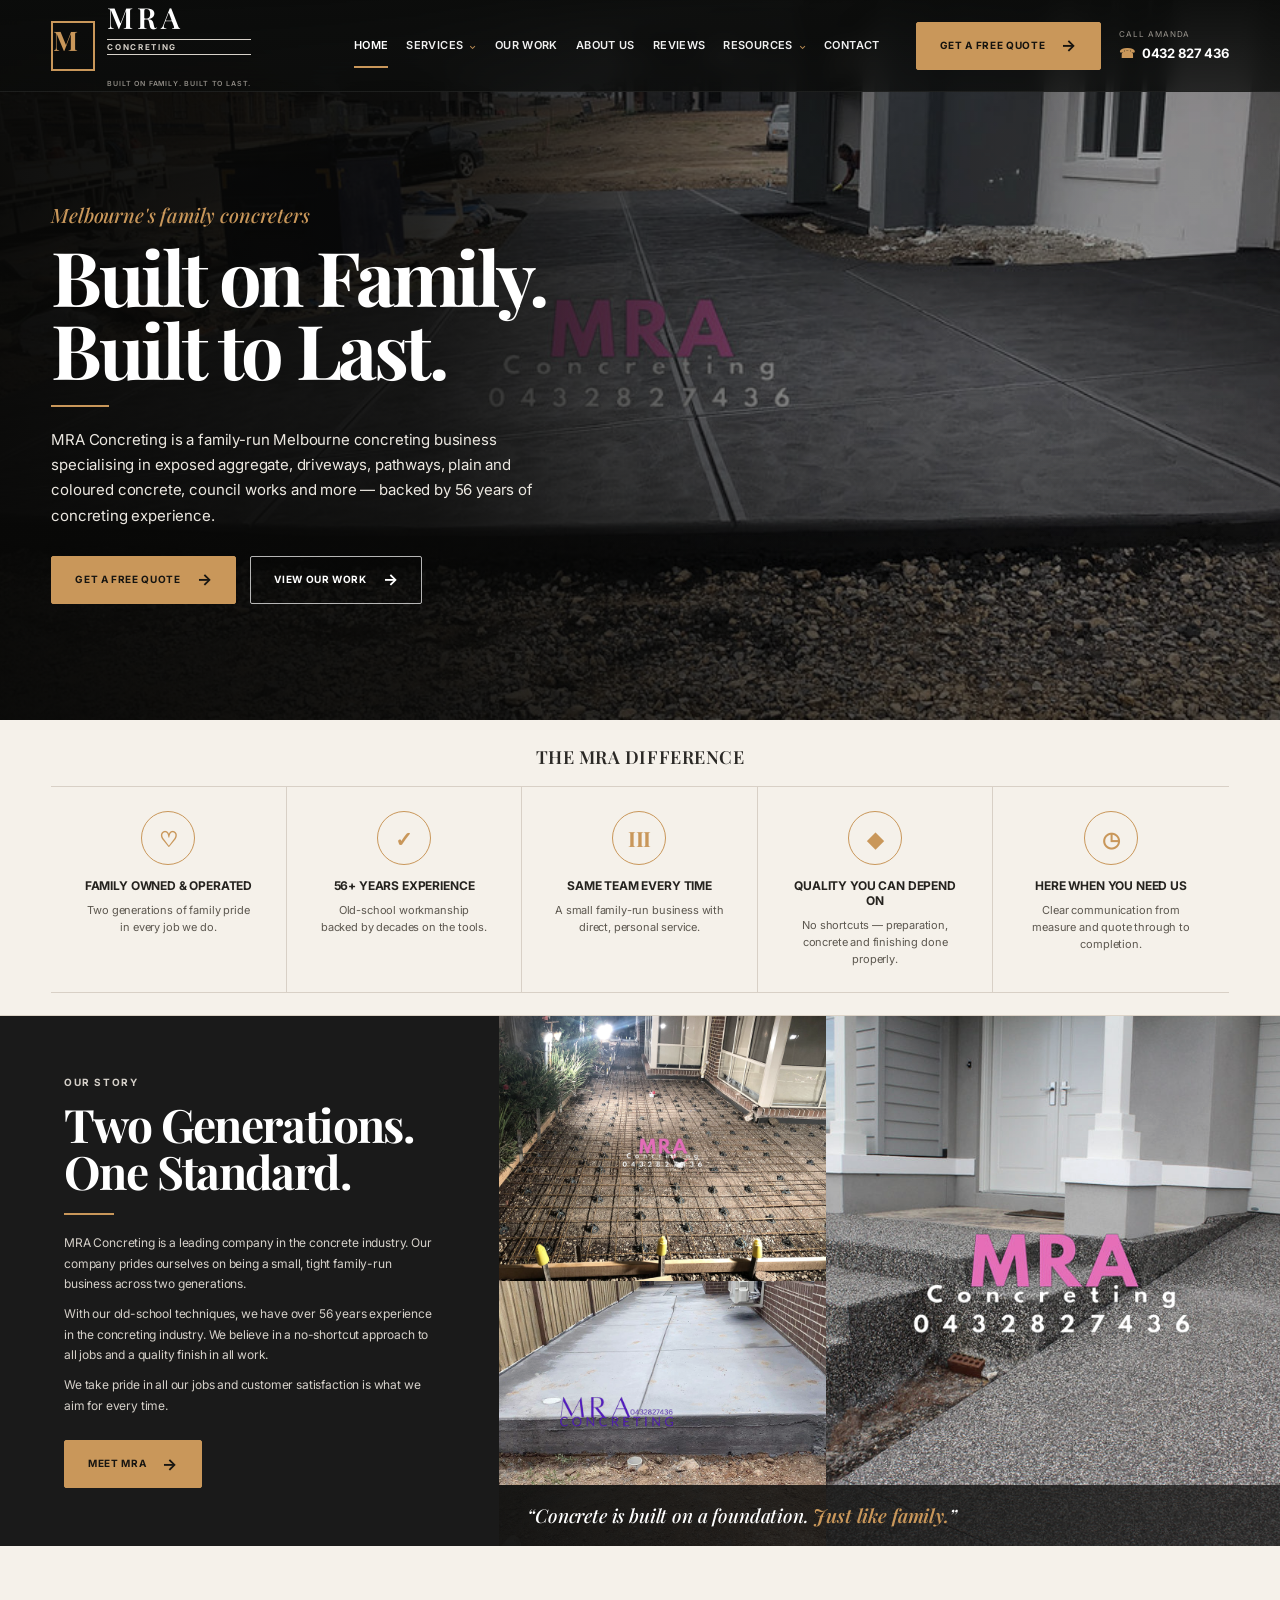
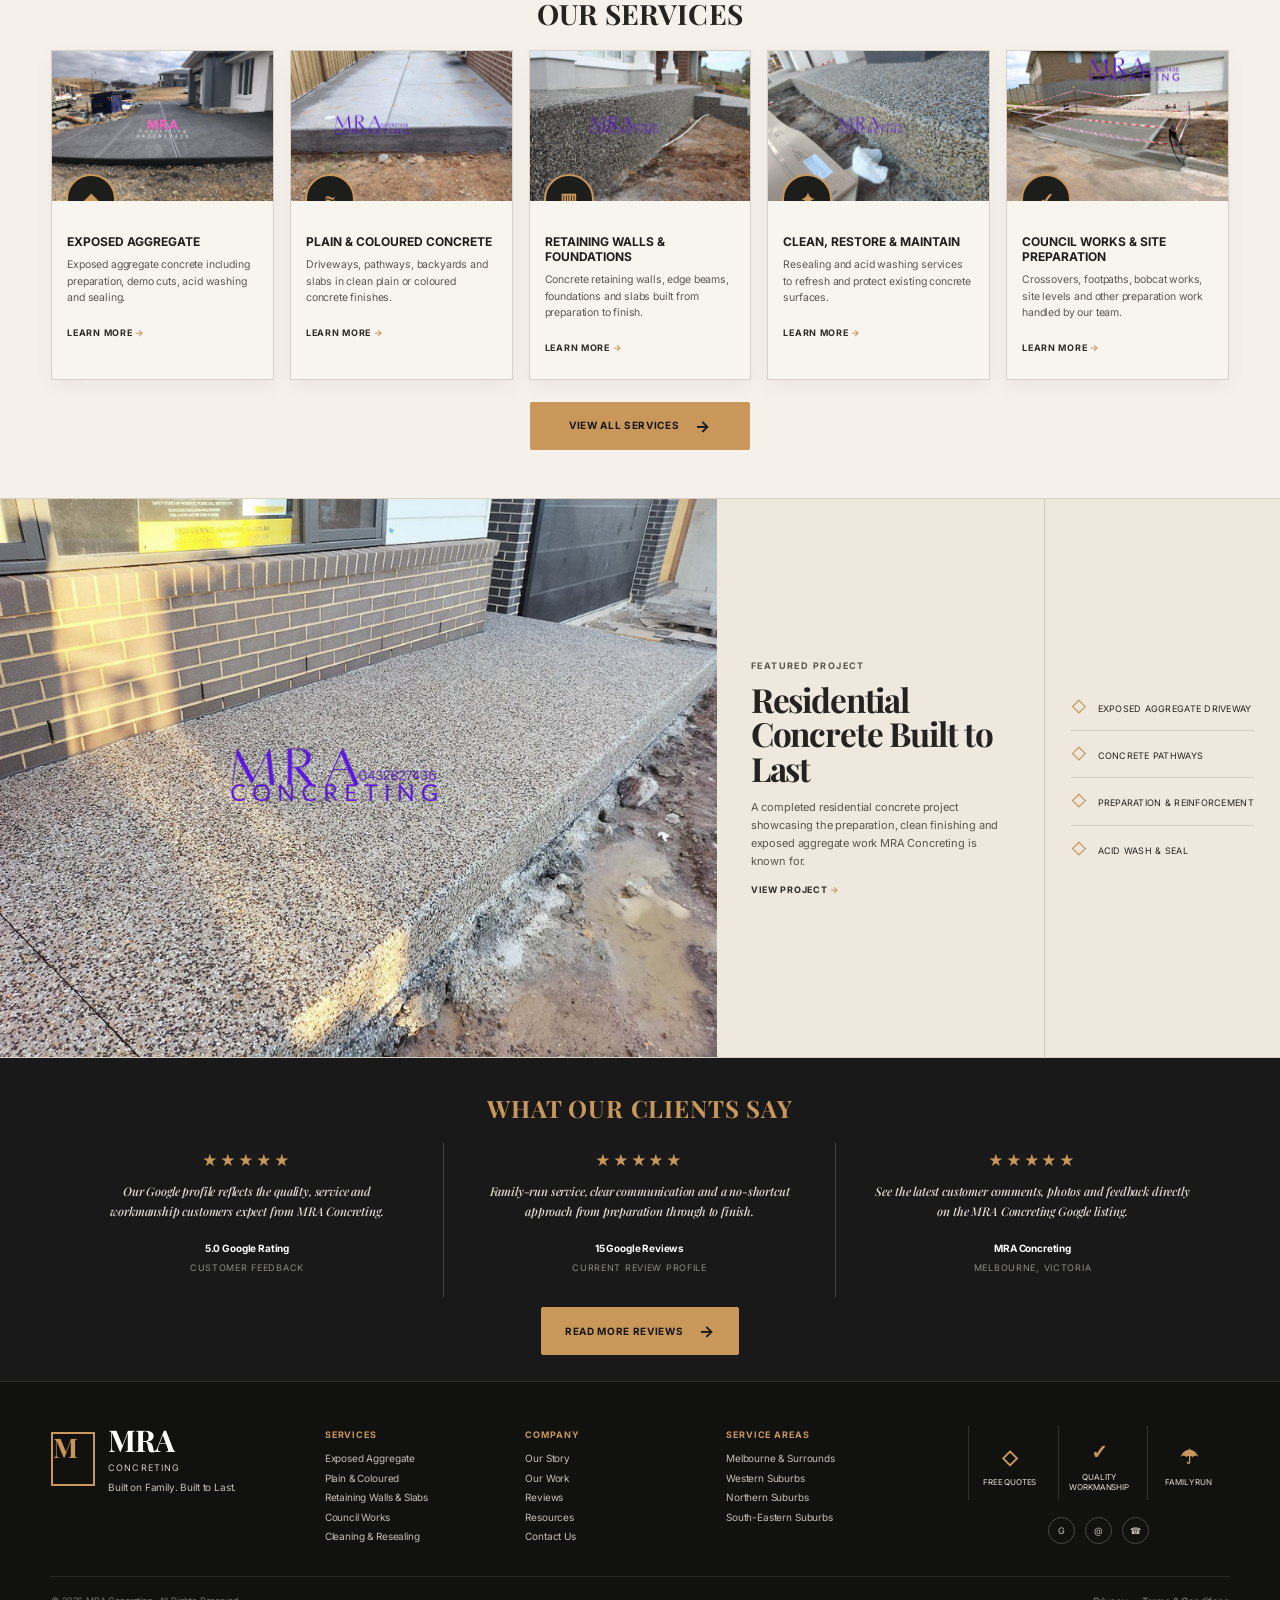
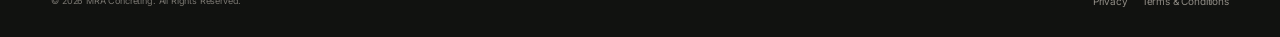
==== commit 1abff89e: "Rebuild homepage to match premium MRA reference layout" ====
--- a/index.html
+++ b/index.html
@@ -1 +1,241 @@
-<!doctype html><html lang="en-AU"><head><meta charset="UTF-8"><meta name="viewport" content="width=device-width,initial-scale=1"><title>MRA Concreting Melbourne | Exposed Aggregate & Concrete Services</title><meta name="description" content="MRA Concreting is a family-owned Melbourne concreter with 56 years of experience. Exposed aggregate, plain and coloured concrete, council crossovers, retaining walls and more."><meta name="robots" content="index,follow,max-image-preview:large,max-snippet:-1,max-video-preview:-1"><link rel="canonical" href="https://somilror200.github.io/mra-concreting-website/"><link rel="preload" as="image" href="assets/img-77.jpg"><meta property="og:locale" content="en_AU"><meta property="og:type" content="website"><meta property="og:site_name" content="MRA Concreting"><meta property="og:title" content="MRA Concreting Melbourne | Exposed Aggregate & Concrete Services"><meta property="og:description" content="Family-owned Melbourne concreters specialising in exposed aggregate and residential concrete services, backed by 56 years of concreting experience."><meta property="og:url" content="https://somilror200.github.io/mra-concreting-website/"><meta property="og:image" content="https://somilror200.github.io/mra-concreting-website/assets/img-77.jpg"><meta property="og:image:alt" content="MRA Concreting exposed aggregate concrete project in Melbourne"><meta name="twitter:card" content="summary_large_image"><meta name="twitter:title" content="MRA Concreting Melbourne"><meta name="twitter:description" content="Family-owned Melbourne concreters specialising in exposed aggregate and residential concrete services."><meta name="twitter:image" content="https://somilror200.github.io/mra-concreting-website/assets/img-77.jpg"><meta name="theme-color" content="#111211"><link rel="sitemap" type="application/xml" href="https://somilror200.github.io/mra-concreting-website/sitemap.xml"><link rel="preconnect" href="https://fonts.googleapis.com"><link rel="preconnect" href="https://fonts.gstatic.com" crossorigin><link href="https://fonts.googleapis.com/css2?family=Open+Sans:wght@400;600;700;800&family=Oswald:wght@400;500;600;700&display=swap" rel="stylesheet"><link rel="stylesheet" href="styles.css"><script type="application/ld+json">{"@context":"https://schema.org","@graph":[{"@type":"GeneralContractor","@id":"https://somilror200.github.io/mra-concreting-website/#business","name":"MRA Concreting","url":"https://somilror200.github.io/mra-concreting-website/","telephone":"+61 432 827 436","email":"amanda@mraconcreting.com.au","description":"Family-owned Melbourne concreters specialising in exposed aggregate and residential concrete services.","image":"https://somilror200.github.io/mra-concreting-website/assets/img-77.jpg","slogan":"Built on Family. Built to Last.","areaServed":[{"@type":"City","name":"Melbourne"},{"@type":"AdministrativeArea","name":"Victoria"}],"sameAs":["https://maps.app.goo.gl/WyDg2VaBcSfiM9oi9?g_st=ic"],"contactPoint":{"@type":"ContactPoint","telephone":"+61 432 827 436","email":"amanda@mraconcreting.com.au","contactType":"customer service","areaServed":"AU","availableLanguage":"English"},"hasOfferCatalog":{"@type":"OfferCatalog","name":"Concrete Services","itemListElement":[{"@type":"Offer","itemOffered":{"@type":"Service","name":"Exposed Aggregate Concrete"}},{"@type":"Offer","itemOffered":{"@type":"Service","name":"Plain Concrete"}},{"@type":"Offer","itemOffered":{"@type":"Service","name":"Coloured Concrete"}},{"@type":"Offer","itemOffered":{"@type":"Service","name":"Stencil and Slate Concrete"}},{"@type":"Offer","itemOffered":{"@type":"Service","name":"Council Crossovers and Footpaths"}},{"@type":"Offer","itemOffered":{"@type":"Service","name":"Concrete Retaining Walls"}},{"@type":"Offer","itemOffered":{"@type":"Service","name":"Foundations and Slabs"}},{"@type":"Offer","itemOffered":{"@type":"Service","name":"Acid Washing and Resealing"}},{"@type":"Offer","itemOffered":{"@type":"Service","name":"Bobcat Works"}},{"@type":"Offer","itemOffered":{"@type":"Service","name":"Site Levels and Turf Installation"}}]}},{"@type":"WebSite","@id":"https://somilror200.github.io/mra-concreting-website/#website","url":"https://somilror200.github.io/mra-concreting-website/","name":"MRA Concreting","publisher":{"@id":"https://somilror200.github.io/mra-concreting-website/#business"},"inLanguage":"en-AU"},{"@type":"WebPage","@id":"https://somilror200.github.io/mra-concreting-website/#webpage","url":"https://somilror200.github.io/mra-concreting-website/","name":"MRA Concreting Melbourne | Exposed Aggregate & Concrete Services","isPartOf":{"@id":"https://somilror200.github.io/mra-concreting-website/#website"},"about":{"@id":"https://somilror200.github.io/mra-concreting-website/#business"},"inLanguage":"en-AU"}]}</script></head><body class="home"><a class="skip" href="#main">Skip to content</a><div id="site-header"></div><main id="main"><section class="hero" style="--hero-image:url('assets/img-77.jpg')"><div class="hero-copy reveal"><p class="eyebrow">Built on Family. Built to Last.</p><h1>Family-Owned Residential Concreters in Melbourne</h1><p class="subhead">Modern Service. Old-School Workmanship.</p><p class="lead">Specialising in exposed aggregate with 56 years experience in concreting.</p><div class="actions"><a class="button" href="contact.html">Request a free quote</a><a class="button outline" href="projects.html">View our work</a></div></div></section><section class="trust-panel"><div class="trust-heading">Modern service. Old-school workmanship.</div><div class="trust-strip"><div class="trust-item"><span class="trust-icon"></span><div><strong>Family Owned &amp; Operated</strong><span>Two generations of concreting experience and pride.</span></div></div><div class="trust-item"><span class="trust-icon"></span><div><strong>Honest &amp; Reliable</strong><span>Straight-up service, clear communication and no shortcuts.</span></div></div><div class="trust-item"><span class="trust-icon"></span><div><strong>Built Properly</strong><span>From preparation to finish, we do the job properly.</span></div></div><div class="trust-item"><span class="trust-icon"></span><div><strong>56 Years Experience</strong><span>Old-school workmanship backed by decades on the tools.</span></div></div><div class="trust-item"><span class="trust-icon"></span><div><strong>Here When You Need Us</strong><span>Call Amanda on 0432 827 436.</span></div></div></div></section><section class="section services-showcase"><div class="section-inner"><div class="section-title services-showcase-title"><h2>Our Services</h2><span class="services-underline" aria-hidden="true"></span></div><div class="services-showcase-grid"><a class="service-thumb-card" href="exposed-aggregate.html"><div class="service-thumb-image"><img src="assets/img-77.jpg" alt="Exposed aggregate concrete driveway by MRA Concreting" loading="lazy"></div><h3>Exposed Aggregate</h3></a><a class="service-thumb-card" href="services.html"><div class="service-thumb-image"><img src="assets/img-12.jpg" alt="Plain and coloured concrete work by MRA Concreting" loading="lazy"></div><h3>Plain &amp; Coloured Concrete</h3></a><a class="service-thumb-card" href="services.html"><div class="service-thumb-image"><img src="assets/img-39.jpg" alt="Concrete crossover and footpath project by MRA Concreting" loading="lazy"></div><h3>Council Crossovers / Footpaths</h3></a><a class="service-thumb-card" href="services.html"><div class="service-thumb-image"><img src="assets/img-47.jpg" alt="Concrete retaining wall and residential concrete project" loading="lazy"></div><h3>Concrete Retaining Walls</h3></a><a class="service-thumb-card" href="services.html"><div class="service-thumb-image"><img src="assets/img-45.jpg" alt="Finished concrete surface by MRA Concreting" loading="lazy"></div><h3>Acid Washing &amp; Reseals</h3></a><a class="service-thumb-card" href="services.html"><div class="service-thumb-image"><img src="assets/img-75.jpg" alt="Concrete and turf landscaping project by MRA Concreting" loading="lazy"></div><h3>Site Levels / Turf</h3></a></div><div class="center-action"><a class="button services-button" href="services.html">View all services</a></div></div></section><section class="section foundation-section"><div class="section-inner split"><div class="reveal"><h2>Concrete is built on a foundation. Just like family.</h2><p>MRA Concreting is a leading company in the concrete industry. Our company prides ourselves in its small family tight run Business within the two generations of our business.</p><p>With our old-school techniques, we have over 56 years experience in the concreting industry. We believe in a no shortcut approach to all jobs and a quality finish in all work.</p><p class="gold-text">We take pride in all our jobs and customer satisfaction is what we aim for every time.</p></div><div class="image-frame reveal"><img src="assets/img-76.jpg" alt="Concrete preparation with steel reinforcement by MRA Concreting" loading="lazy"></div></div></section><section class="experience-band" style="--band-image:url('assets/img-45.jpg')"><div class="experience-inner"><div class="years-badge"><strong>56+</strong><span>Years of concreting experience</span></div><div><h2>Built on Family. Built to Last.</h2><p>Specialising in exposed aggregate with 56 years experience in concreting.</p></div><div class="actions"><a class="button gold" href="contact.html">Request a free quote</a><a class="button outline" href="projects.html">View our work</a></div></div></section><section class="section dark"><div class="section-inner"><div class="section-title"><p class="kicker">Recent Projects</p><h2>Our Work</h2></div><div class="project-grid"><figure><img src="assets/img-77.jpg" alt="Exposed aggregate driveway in Melbourne" loading="lazy"><figcaption>Exposed aggregate driveway</figcaption></figure><figure><img src="assets/img-45.jpg" alt="Residential exposed aggregate concrete project" loading="lazy"><figcaption>Residential exposed aggregate</figcaption></figure><figure><img src="assets/img-39.jpg" alt="Finished concrete side path" loading="lazy"><figcaption>Side path finish</figcaption></figure><figure><img src="assets/img-47.jpg" alt="Concrete entrance and pathway" loading="lazy"><figcaption>Entrance and pathway</figcaption></figure><figure class="wide"><img src="assets/img-76.jpg" alt="Concrete reinforcement and preparation" loading="lazy"><figcaption>Reinforcement and preparation</figcaption></figure><figure><img src="assets/img-12.jpg" alt="Plain concrete slab" loading="lazy"><figcaption>Plain concrete slab</figcaption></figure><figure><img src="assets/img-75.jpg" alt="Concrete and landscaping project" loading="lazy"><figcaption>Concrete and landscaping</figcaption></figure></div><div class="center-action"><a class="button gold" href="projects.html">View more projects</a></div></div></section><section class="cta-band"><h2>Let's Build Something That Lasts.</h2><p>Contact us today for a free measure and quote.</p><div class="actions" style="justify-content:center"><a class="button" href="contact.html">Request a quote</a><a class="button outline" href="tel:+61432827436">Call 0432 827 436</a></div></section></main><div id="site-footer"></div><script src="script.js?v=20260904-2"></script><link rel="stylesheet" href="reference-v3.css?v=20260904-2"></body></html>+<!doctype html>
+<html lang="en-AU">
+<head>
+  <meta charset="UTF-8">
+  <meta name="viewport" content="width=device-width,initial-scale=1">
+  <title>MRA Concreting Melbourne | Exposed Aggregate & Concrete Services</title>
+  <meta name="description" content="MRA Concreting is a family-owned Melbourne concreter with 56 years of experience. Exposed aggregate, plain and coloured concrete, council crossovers, retaining walls and more.">
+  <meta name="robots" content="index,follow,max-image-preview:large,max-snippet:-1,max-video-preview:-1">
+  <link rel="canonical" href="https://somilror200.github.io/mra-concreting-website/">
+  <link rel="preload" as="image" href="assets/img-77.jpg">
+  <meta property="og:locale" content="en_AU">
+  <meta property="og:type" content="website">
+  <meta property="og:site_name" content="MRA Concreting">
+  <meta property="og:title" content="MRA Concreting Melbourne | Exposed Aggregate & Concrete Services">
+  <meta property="og:description" content="Family-owned Melbourne concreters specialising in exposed aggregate and residential concrete services, backed by 56 years of concreting experience.">
+  <meta property="og:url" content="https://somilror200.github.io/mra-concreting-website/">
+  <meta property="og:image" content="https://somilror200.github.io/mra-concreting-website/assets/img-77.jpg">
+  <meta property="og:image:alt" content="MRA Concreting exposed aggregate concrete project in Melbourne">
+  <meta name="twitter:card" content="summary_large_image">
+  <meta name="theme-color" content="#1a1a1a">
+  <link rel="stylesheet" href="styles.css">
+  <link rel="stylesheet" href="mra-redesign.css?v=20260909-1">
+  <script type="application/ld+json">
+  {
+    "@context":"https://schema.org",
+    "@graph":[
+      {
+        "@type":"GeneralContractor",
+        "@id":"https://somilror200.github.io/mra-concreting-website/#business",
+        "name":"MRA Concreting",
+        "url":"https://somilror200.github.io/mra-concreting-website/",
+        "telephone":"+61 432 827 436",
+        "email":"amanda@mraconcreting.com.au",
+        "description":"Family-owned Melbourne concreters specialising in exposed aggregate and residential concrete services.",
+        "image":"https://somilror200.github.io/mra-concreting-website/assets/img-77.jpg",
+        "slogan":"Built on Family. Built to Last.",
+        "areaServed":[{"@type":"City","name":"Melbourne"},{"@type":"AdministrativeArea","name":"Victoria"}],
+        "sameAs":["https://maps.app.goo.gl/WyDg2VaBcSfiM9oi9?g_st=ic"],
+        "contactPoint":{"@type":"ContactPoint","telephone":"+61 432 827 436","email":"amanda@mraconcreting.com.au","contactType":"customer service","areaServed":"AU","availableLanguage":"English"}
+      },
+      {
+        "@type":"WebSite",
+        "@id":"https://somilror200.github.io/mra-concreting-website/#website",
+        "url":"https://somilror200.github.io/mra-concreting-website/",
+        "name":"MRA Concreting",
+        "publisher":{"@id":"https://somilror200.github.io/mra-concreting-website/#business"},
+        "inLanguage":"en-AU"
+      }
+    ]
+  }
+  </script>
+</head>
+<body class="home">
+  <a class="skip" href="#main">Skip to content</a>
+  <div id="site-header"></div>
+
+  <main id="main">
+    <section class="hero" style="--hero-image:url('assets/img-77.jpg')">
+      <div class="mra-hero-inner">
+        <div class="mra-hero-copy reveal">
+          <p class="mra-script">Melbourne's family concreters</p>
+          <h1>Built on Family.<br>Built to Last.</h1>
+          <div class="mra-hero-rule" aria-hidden="true"></div>
+          <p class="lead">MRA Concreting is a family-run Melbourne concreting business specialising in exposed aggregate, driveways, pathways, plain and coloured concrete, council works and more — backed by 56 years of concreting experience.</p>
+          <div class="mra-hero-actions">
+            <a class="mra-btn" href="contact.html">Get a free quote</a>
+            <a class="mra-btn outline" href="projects.html">View our work</a>
+          </div>
+        </div>
+      </div>
+    </section>
+
+    <section class="mra-difference" aria-labelledby="difference-title">
+      <h2 id="difference-title" class="mra-section-label">The MRA Difference</h2>
+      <div class="mra-difference-grid">
+        <article class="mra-difference-item reveal">
+          <span class="mra-difference-icon" aria-hidden="true"></span>
+          <strong>Family Owned &amp; Operated</strong>
+          <p>Two generations of family pride in every job we do.</p>
+        </article>
+        <article class="mra-difference-item reveal">
+          <span class="mra-difference-icon" aria-hidden="true"></span>
+          <strong>56+ Years Experience</strong>
+          <p>Old-school workmanship backed by decades on the tools.</p>
+        </article>
+        <article class="mra-difference-item reveal">
+          <span class="mra-difference-icon" aria-hidden="true"></span>
+          <strong>Same Team Every Time</strong>
+          <p>A small family-run business with direct, personal service.</p>
+        </article>
+        <article class="mra-difference-item reveal">
+          <span class="mra-difference-icon" aria-hidden="true"></span>
+          <strong>Quality You Can Depend On</strong>
+          <p>No shortcuts — preparation, concrete and finishing done properly.</p>
+        </article>
+        <article class="mra-difference-item reveal">
+          <span class="mra-difference-icon" aria-hidden="true"></span>
+          <strong>Here When You Need Us</strong>
+          <p>Clear communication from measure and quote through to completion.</p>
+        </article>
+      </div>
+    </section>
+
+    <section class="mra-story" aria-labelledby="story-heading">
+      <div class="mra-story-copy reveal">
+        <p class="mra-kicker">Our Story</p>
+        <h2 id="story-heading">Two Generations.<br>One Standard.</h2>
+        <div class="rule" aria-hidden="true"></div>
+        <p>MRA Concreting is a leading company in the concrete industry. Our company prides ourselves on being a small, tight family-run business across two generations.</p>
+        <p>With our old-school techniques, we have over 56 years experience in the concreting industry. We believe in a no-shortcut approach to all jobs and a quality finish in all work.</p>
+        <p>We take pride in all our jobs and customer satisfaction is what we aim for every time.</p>
+        <a class="mra-btn" href="about.html">Meet MRA</a>
+      </div>
+      <div class="mra-story-collage">
+        <figure><img src="assets/img-76.jpg" alt="Concrete reinforcement and preparation by MRA Concreting" loading="lazy"></figure>
+        <figure><img src="assets/img-12.jpg" alt="Plain concrete work by MRA Concreting" loading="lazy"></figure>
+        <figure><img src="assets/img-45.jpg" alt="Residential concrete project by MRA Concreting" loading="lazy"></figure>
+        <div class="mra-story-quote">“Concrete is built on a foundation. <strong>Just like family.</strong>”</div>
+      </div>
+    </section>
+
+    <section class="mra-services" aria-labelledby="services-heading">
+      <div class="mra-services-inner">
+        <h2 id="services-heading" class="mra-section-heading">Our Services</h2>
+        <div class="mra-service-grid">
+          <a class="mra-service-card reveal" href="exposed-aggregate.html">
+            <div class="mra-service-image">
+              <img src="assets/img-77.jpg" alt="Exposed aggregate concrete driveway" loading="lazy">
+              <span class="mra-service-badge">◆</span>
+            </div>
+            <div class="mra-service-content">
+              <h3>Exposed Aggregate</h3>
+              <p>Exposed aggregate concrete including preparation, demo cuts, acid washing and sealing.</p>
+              <span class="mra-learn">Learn more</span>
+            </div>
+          </a>
+
+          <a class="mra-service-card reveal" href="services.html">
+            <div class="mra-service-image">
+              <img src="assets/img-12.jpg" alt="Plain and coloured concrete" loading="lazy">
+              <span class="mra-service-badge">≈</span>
+            </div>
+            <div class="mra-service-content">
+              <h3>Plain &amp; Coloured Concrete</h3>
+              <p>Driveways, pathways, backyards and slabs in clean plain or coloured concrete finishes.</p>
+              <span class="mra-learn">Learn more</span>
+            </div>
+          </a>
+
+          <a class="mra-service-card reveal" href="services.html">
+            <div class="mra-service-image">
+              <img src="assets/img-55.jpg" alt="Concrete retaining wall and edge beam work" loading="lazy">
+              <span class="mra-service-badge">▥</span>
+            </div>
+            <div class="mra-service-content">
+              <h3>Retaining Walls &amp; Foundations</h3>
+              <p>Concrete retaining walls, edge beams, foundations and slabs built from preparation to finish.</p>
+              <span class="mra-learn">Learn more</span>
+            </div>
+          </a>
+
+          <a class="mra-service-card reveal" href="services.html">
+            <div class="mra-service-image">
+              <img src="assets/img-39.jpg" alt="Concrete cleaning acid washing and resealing" loading="lazy">
+              <span class="mra-service-badge">✦</span>
+            </div>
+            <div class="mra-service-content">
+              <h3>Clean, Restore &amp; Maintain</h3>
+              <p>Resealing and acid washing services to refresh and protect existing concrete surfaces.</p>
+              <span class="mra-learn">Learn more</span>
+            </div>
+          </a>
+
+          <a class="mra-service-card reveal" href="services.html">
+            <div class="mra-service-image">
+              <img src="assets/img-70.jpg" alt="Council crossover and footpath concrete works" loading="lazy">
+              <span class="mra-service-badge">✓</span>
+            </div>
+            <div class="mra-service-content">
+              <h3>Council Works &amp; Site Preparation</h3>
+              <p>Crossovers, footpaths, bobcat works, site levels and other preparation work handled by our team.</p>
+              <span class="mra-learn">Learn more</span>
+            </div>
+          </a>
+        </div>
+        <div class="mra-services-action">
+          <a class="mra-btn" href="services.html">View all services</a>
+        </div>
+      </div>
+    </section>
+
+    <section class="mra-feature" aria-labelledby="featured-heading">
+      <div class="mra-feature-image">
+        <img src="assets/img-47.jpg" alt="Featured MRA Concreting residential concrete project" loading="lazy">
+      </div>
+      <div class="mra-feature-side">
+        <div class="mra-feature-copy reveal">
+          <p class="mra-kicker">Featured Project</p>
+          <h2 id="featured-heading">Residential Concrete Built to Last</h2>
+          <p>A completed residential concrete project showcasing the preparation, clean finishing and exposed aggregate work MRA Concreting is known for.</p>
+          <a class="mra-learn" href="projects.html">View project</a>
+        </div>
+        <div class="mra-feature-list">
+          <span>Exposed aggregate driveway</span>
+          <span>Concrete pathways</span>
+          <span>Preparation &amp; reinforcement</span>
+          <span>Acid wash &amp; seal</span>
+        </div>
+      </div>
+    </section>
+
+    <section class="mra-testimonials" aria-labelledby="reviews-heading">
+      <h2 id="reviews-heading">What Our Clients Say</h2>
+      <div class="mra-testimonial-grid">
+        <article class="mra-testimonial reveal">
+          <div class="mra-stars" aria-label="Five stars">★★★★★</div>
+          <p>Our Google profile reflects the quality, service and workmanship customers expect from MRA Concreting.</p>
+          <strong>5.0 Google Rating</strong>
+          <small>Customer feedback</small>
+        </article>
+        <article class="mra-testimonial reveal">
+          <div class="mra-stars" aria-label="Five stars">★★★★★</div>
+          <p>Family-run service, clear communication and a no-shortcut approach from preparation through to finish.</p>
+          <strong>15 Google Reviews</strong>
+          <small>Current review profile</small>
+        </article>
+        <article class="mra-testimonial reveal">
+          <div class="mra-stars" aria-label="Five stars">★★★★★</div>
+          <p>See the latest customer comments, photos and feedback directly on the MRA Concreting Google listing.</p>
+          <strong>MRA Concreting</strong>
+          <small>Melbourne, Victoria</small>
+        </article>
+      </div>
+      <a class="mra-btn" href="reviews.html">Read more reviews</a>
+    </section>
+  </main>
+
+  <div id="site-footer"></div>
+  <script src="script.js?v=20260909-1"></script>
+</body>
+</html>
--- a/mra-redesign.css
+++ b/mra-redesign.css
@@ -0,0 +1,145 @@
+@import url('https://fonts.googleapis.com/css2?family=Inter:wght@400;500;600;700&family=Playfair+Display:ital,wght@0,600;0,700;1,500;1,600&display=swap');
+
+:root{
+  --mra-charcoal:#1a1a1a;
+  --mra-charcoal-2:#101110;
+  --mra-charcoal-3:#242321;
+  --mra-gold:#c9975a;
+  --mra-gold-dark:#a8753d;
+  --mra-cream:#f5f1ea;
+  --mra-cream-2:#ebe4d9;
+  --mra-white:#ffffff;
+  --mra-ink:#25231f;
+  --mra-muted:#777168;
+  --mra-line:rgba(35,31,26,.16);
+  --mra-line-dark:rgba(255,255,255,.13);
+  --mra-serif:'Playfair Display',Georgia,serif;
+  --mra-sans:'Inter','Open Sans',Arial,sans-serif;
+  --mra-max:1460px;
+  --mra-shadow:0 18px 50px rgba(20,17,13,.13);
+}
+
+html{scroll-behavior:smooth}
+body{font-family:var(--mra-sans);background:var(--mra-cream);color:var(--mra-ink);letter-spacing:-.01em}
+body.menu-open{overflow:hidden}
+img{border-radius:0}
+
+/* Shared typography */
+.hero h1,.page-hero h1,.mra-display,.mra-section-heading,.mra-story h2,.mra-feature-copy h2,.mra-testimonials h2,.mra-footer-logo strong,
+.section h2,.section-title h2,.split h2,.spec-copy h2,.about-grid .copy h2,.contact-info h2,.contact-form h2,.coverage h2{
+  font-family:var(--mra-serif)!important;
+  text-transform:none!important;
+  letter-spacing:-.035em!important;
+}
+
+.kicker,.eyebrow,.mra-kicker{font-family:var(--mra-sans);text-transform:uppercase;letter-spacing:.16em;font-weight:700;color:var(--mra-gold)}
+.button,.mra-btn{border-radius:2px!important;font-family:var(--mra-sans);font-weight:700;letter-spacing:.065em;text-transform:uppercase;transition:transform .2s ease,background .2s ease,border-color .2s ease,color .2s ease,box-shadow .2s ease}
+.button:hover,.mra-btn:hover{transform:translateY(-2px);filter:none}
+
+/* Header */
+.site-header{
+  position:fixed!important;top:0;left:0;right:0;z-index:80;
+  min-height:92px!important;height:92px!important;
+  padding:0 clamp(24px,4vw,66px)!important;
+  display:flex;align-items:center;gap:30px;
+  background:rgba(16,17,16,.97)!important;color:#fff;
+  border-bottom:1px solid rgba(255,255,255,.08)!important;
+  box-shadow:0 8px 30px rgba(0,0,0,.08);
+  backdrop-filter:blur(10px);
+}
+.home .site-header:not(.scrolled){background:linear-gradient(180deg,rgba(11,12,11,.97),rgba(11,12,11,.79))!important;box-shadow:none}
+.site-header.scrolled{height:82px!important;min-height:82px!important;background:rgba(15,16,15,.985)!important}
+.brand{width:auto!important;min-width:168px;color:#fff!important;text-align:left!important;display:flex!important;align-items:center!important;gap:12px!important;line-height:1!important}
+.brand-mark{width:44px;height:50px;border:2px solid var(--mra-gold);display:grid;place-items:center;position:relative;flex:0 0 44px}
+.brand-mark:before{content:'M';font:700 27px/1 var(--mra-serif);color:var(--mra-gold)}
+.brand-copy{display:flex;flex-direction:column;gap:4px}
+.brand-copy strong{font:600 29px/.92 var(--mra-serif);letter-spacing:.13em;color:#fff}
+.brand-copy small{font:700 8px/1 var(--mra-sans);letter-spacing:.21em;color:#d7d2ca}
+.brand-copy em{font:600 7px/1.2 var(--mra-sans);font-style:normal;letter-spacing:.12em;color:#8f8b85}
+.site-nav{margin-left:auto;display:flex!important;align-items:center;gap:clamp(12px,1.4vw,24px)!important;height:100%}
+.site-nav>a,.nav-drop>button{height:100%;display:flex;align-items:center;border:0;background:none;color:#fff;font:600 11px/1 var(--mra-sans);letter-spacing:.035em;text-transform:uppercase;white-space:nowrap;padding:0;cursor:pointer;position:relative;opacity:.94}
+.site-nav>a:after,.nav-drop>button:after{content:'';position:absolute;left:0;right:0;bottom:23px;height:2px;background:var(--mra-gold);transform:scaleX(0);transform-origin:left;transition:transform .2s ease}
+.site-nav>a:hover:after,.site-nav>a.active:after,.nav-drop>button:hover:after,.nav-drop.active>button:after{transform:scaleX(1)}
+.site-nav>a:hover,.site-nav>a.active,.nav-drop>button:hover{color:#fff;border:0!important}
+.nav-drop{height:100%;position:relative;display:flex;align-items:center}
+.nav-drop>button span{font-size:9px;margin-left:6px;color:var(--mra-gold)}
+.nav-drop-menu{position:absolute;top:76px;left:-22px;width:260px;padding:12px;background:#171817;border:1px solid rgba(255,255,255,.12);box-shadow:0 18px 44px rgba(0,0,0,.28);opacity:0;visibility:hidden;transform:translateY(8px);transition:.18s}
+.nav-drop:hover .nav-drop-menu,.nav-drop.open .nav-drop-menu{opacity:1;visibility:visible;transform:none}
+.nav-drop-menu a{display:block;padding:11px 12px;color:#d7d3cc;font-size:11px;border-bottom:1px solid rgba(255,255,255,.07)}
+.nav-drop-menu a:last-child{border:0}.nav-drop-menu a:hover{color:var(--mra-gold);background:rgba(255,255,255,.035)}
+.header-actions{display:flex;align-items:center;gap:18px;margin-left:6px}
+.header-quote{min-height:44px;padding:0 20px;background:var(--mra-gold)!important;border-color:var(--mra-gold)!important;color:#15130f!important;font-size:10px}
+.header-phone{display:flex;flex-direction:column;gap:2px;color:#fff;white-space:nowrap}.header-phone small{font-size:8px;letter-spacing:.12em;text-transform:uppercase;color:#99948d}.header-phone strong{font-size:13px}.header-phone strong:before{content:'☎';color:var(--mra-gold);margin-right:7px}
+.menu{display:none!important;margin-left:auto;border:0;background:transparent;padding:10px}.menu i{display:block;width:28px;height:1px;background:#fff;margin:7px 0}
+
+/* Homepage hero */
+.home .hero{
+  min-height:720px!important;
+  background:#111!important;
+  position:relative;overflow:hidden;color:#fff;
+}
+.home .hero:before{content:'';position:absolute;inset:0;background:var(--hero-image) center 58%/cover no-repeat!important;filter:saturate(.74) brightness(.76) contrast(1.05)!important;transform:scale(1.01)}
+.home .hero:after{content:'';position:absolute;inset:0;background:linear-gradient(90deg,rgba(8,8,7,.96) 0%,rgba(8,8,7,.85) 33%,rgba(8,8,7,.40) 58%,rgba(8,8,7,.11) 78%),linear-gradient(0deg,rgba(0,0,0,.42),transparent 45%)!important}
+.mra-hero-inner{position:relative;z-index:2;width:min(var(--mra-max),92vw);margin:0 auto;min-height:720px;padding:172px 0 84px;display:flex;align-items:center}
+.mra-hero-copy{max-width:670px}
+.mra-hero-copy .mra-script{font:500 italic clamp(18px,1.55vw,24px)/1.2 var(--mra-serif);color:var(--mra-gold);margin:0 0 12px}
+.mra-hero-copy h1{font:700 clamp(58px,5.9vw,90px)/.96 var(--mra-serif)!important;letter-spacing:-.045em!important;margin:0 0 20px;max-width:660px;text-transform:none!important}
+.mra-hero-rule{width:58px;height:2px;background:var(--mra-gold);margin:0 0 20px}
+.mra-hero-copy .lead{font:400 15px/1.68 var(--mra-sans);color:#ece8e1;max-width:510px;margin:0 0 28px!important}
+.mra-hero-actions{display:flex;gap:14px;flex-wrap:wrap}.mra-btn{min-height:48px;padding:0 23px;display:inline-flex;align-items:center;justify-content:center;border:1px solid var(--mra-gold);background:var(--mra-gold);color:#171511;font-size:10px}.mra-btn:after{content:'→';font-size:16px;margin-left:16px}.mra-btn.outline{background:transparent;color:#fff;border-color:rgba(255,255,255,.7)}.mra-btn.outline:hover{background:#fff;color:#111;border-color:#fff}.mra-btn:hover{background:#d5a566;border-color:#d5a566}
+
+/* Difference strip */
+.mra-difference{background:var(--mra-cream);padding:28px clamp(22px,4vw,60px) 22px;border-bottom:1px solid #ddd4c8}
+.mra-difference .mra-section-label{text-align:center;font:600 18px/1 var(--mra-serif);letter-spacing:.03em;text-transform:uppercase;margin:0 0 20px;color:#2a2825}
+.mra-difference-grid{max-width:var(--mra-max);margin:auto;display:grid;grid-template-columns:repeat(5,1fr);border-top:1px solid #d8d0c6;border-bottom:1px solid #d8d0c6}
+.mra-difference-item{min-height:190px;padding:24px 22px;text-align:center;border-right:1px solid #d8d0c6;display:flex;flex-direction:column;align-items:center}.mra-difference-item:last-child{border-right:0}
+.mra-difference-icon{width:54px;height:54px;border:1px solid var(--mra-gold);border-radius:50%;display:grid;place-items:center;color:var(--mra-gold);font:700 21px/1 var(--mra-serif);margin-bottom:13px}.mra-difference-item:nth-child(1) .mra-difference-icon:before{content:'♡'}.mra-difference-item:nth-child(2) .mra-difference-icon:before{content:'✓'}.mra-difference-item:nth-child(3) .mra-difference-icon:before{content:'III'}.mra-difference-item:nth-child(4) .mra-difference-icon:before{content:'◆'}.mra-difference-item:nth-child(5) .mra-difference-icon:before{content:'◷'}
+.mra-difference-item strong{font-size:12px;line-height:1.25;text-transform:uppercase;max-width:170px}.mra-difference-item p{font-size:11px;line-height:1.55;color:#5c574f;max-width:170px;margin:9px auto 0}
+
+/* Story */
+.mra-story{display:grid;grid-template-columns:minmax(380px,.78fr) 1.22fr;min-height:510px;background:var(--mra-charcoal);color:#fff}
+.mra-story-copy{padding:58px clamp(34px,5vw,82px);display:flex;flex-direction:column;justify-content:center}.mra-story-copy .mra-kicker{font-size:10px;margin:0 0 10px}.mra-story-copy h2{font-size:clamp(38px,3.6vw,56px);line-height:1.02;margin:0 0 18px;max-width:480px}.mra-story-copy .rule{width:50px;height:2px;background:var(--mra-gold);margin:0 0 18px}.mra-story-copy p{font-size:12px;line-height:1.7;color:#d5d0c9;max-width:510px;margin:0 0 10px}.mra-story-copy .mra-btn{align-self:flex-start;margin-top:14px}
+.mra-story-collage{display:grid;grid-template-columns:.72fr 1fr;grid-template-rows:1fr 1fr;min-height:510px;position:relative}.mra-story-collage figure{margin:0;overflow:hidden;position:relative}.mra-story-collage figure:nth-child(1){grid-column:1;grid-row:1}.mra-story-collage figure:nth-child(2){grid-column:1;grid-row:2}.mra-story-collage figure:nth-child(3){grid-column:2;grid-row:1/3}.mra-story-collage img{width:100%;height:100%;object-fit:cover;filter:saturate(.76) contrast(1.02)}
+.mra-story-quote{position:absolute;left:0;right:0;bottom:0;padding:18px 28px;background:linear-gradient(90deg,rgba(17,17,16,.96),rgba(17,17,16,.7));font:500 italic 19px/1.35 var(--mra-serif);color:#fff}.mra-story-quote strong{color:var(--mra-gold);font-weight:600}
+
+/* Services */
+.mra-services{padding:54px clamp(22px,4vw,58px) 48px;background:var(--mra-cream)}
+.mra-services-inner{max-width:var(--mra-max);margin:auto}.mra-services .mra-section-heading{text-align:center;font-size:28px;line-height:1;margin:0 0 22px;text-transform:uppercase!important;letter-spacing:.01em!important}
+.mra-service-grid{display:grid;grid-template-columns:repeat(5,1fr);gap:16px}
+.mra-service-card{display:flex;flex-direction:column;background:#f8f5ef;border:1px solid #d8d0c6;min-height:330px;box-shadow:0 7px 20px rgba(38,31,23,.04);transition:transform .2s ease,box-shadow .2s ease}.mra-service-card:hover{transform:translateY(-4px);box-shadow:var(--mra-shadow)}
+.mra-service-image{height:150px;overflow:hidden;position:relative}.mra-service-image img{width:100%;height:100%;object-fit:cover;transition:transform .35s ease}.mra-service-card:hover img{transform:scale(1.035)}
+.mra-service-badge{position:absolute;left:14px;bottom:-23px;width:50px;height:50px;border-radius:50%;background:#1d1d1b;border:2px solid var(--mra-gold);display:grid;place-items:center;color:var(--mra-gold);font:700 18px var(--mra-serif)}
+.mra-service-content{padding:33px 15px 16px}.mra-service-content h3{font:700 12px/1.25 var(--mra-sans)!important;text-transform:uppercase!important;letter-spacing:0!important;margin:0 0 8px;color:#1f1e1b}.mra-service-content p{font-size:10.5px;line-height:1.55;color:#5e5952;margin:0 0 12px;min-height:48px}.mra-learn{font-size:9px;font-weight:700;text-transform:uppercase;letter-spacing:.08em;color:#2f2c27}.mra-learn:after{content:' →';color:var(--mra-gold)}
+.mra-services-action{text-align:center;margin-top:22px}.mra-services-action .mra-btn{min-width:220px}
+
+/* Feature */
+.mra-feature{display:grid;grid-template-columns:1.12fr .88fr;min-height:360px;background:#eee8df;border-top:1px solid #d9d0c4;border-bottom:1px solid #d9d0c4}.mra-feature-image{min-height:360px;overflow:hidden}.mra-feature-image img{width:100%;height:100%;object-fit:cover}.mra-feature-side{display:grid;grid-template-columns:1fr .72fr}.mra-feature-copy{padding:43px 34px;display:flex;flex-direction:column;justify-content:center}.mra-feature-copy .mra-kicker{font-size:9px;margin:0 0 8px}.mra-feature-copy h2{font-size:clamp(30px,2.6vw,42px);line-height:1.04;margin:0 0 12px}.mra-feature-copy p{font-size:11px;line-height:1.65;color:#5a554e;margin:0 0 13px}.mra-feature-list{display:flex;flex-direction:column;justify-content:center;padding:30px 26px;border-left:1px solid #d2c9bd}.mra-feature-list span{font-size:9px;line-height:1.35;text-transform:uppercase;letter-spacing:.03em;padding:13px 0;border-bottom:1px solid #d5cdc1}.mra-feature-list span:before{content:'◇';color:var(--mra-gold);margin-right:10px;font-size:15px}.mra-feature-list span:last-child{border:0}
+
+/* Testimonials */
+.mra-testimonials{background:#181918;color:#fff;padding:38px clamp(24px,4vw,58px) 26px;text-align:center}.mra-testimonials h2{font-size:24px;line-height:1;margin:0 0 23px;text-transform:uppercase!important;letter-spacing:.035em!important;color:var(--mra-gold)}
+.mra-testimonial-grid{max-width:var(--mra-max);margin:auto;display:grid;grid-template-columns:repeat(3,1fr)}
+.mra-testimonial{padding:6px 36px 22px;border-right:1px solid rgba(255,255,255,.18)}.mra-testimonial:last-child{border:0}.mra-stars{color:var(--mra-gold);letter-spacing:.12em;font-size:15px;margin-bottom:10px}.mra-testimonial p{font:500 italic 12px/1.65 var(--mra-serif);color:#e4ded6;margin:0 auto 12px;max-width:360px}.mra-testimonial strong{font-size:10px;color:#fff}.mra-testimonial small{display:block;color:#8e8c87;font-size:9px;margin-top:3px;text-transform:uppercase;letter-spacing:.08em}.mra-testimonials .mra-btn{margin-top:10px;background:var(--mra-gold);color:#171511}
+
+/* Shared interior pages */
+.page-hero{min-height:500px!important;padding:185px clamp(24px,5vw,72px) 82px!important;background:#111!important}.page-hero:before{filter:brightness(.48) saturate(.72)!important}.page-hero:after{background:linear-gradient(90deg,rgba(8,8,7,.94),rgba(8,8,7,.52) 60%,rgba(8,8,7,.12))!important}.page-hero .inner{max-width:var(--mra-max)!important}.page-hero h1{font-size:clamp(52px,5vw,76px)!important;max-width:760px!important}.page-hero p{font-size:14px;line-height:1.65;max-width:690px!important;color:#e7e2db!important}
+.section{padding:82px clamp(24px,5vw,72px)!important}.section-inner{max-width:var(--mra-max)!important}.dark,.texture{background:var(--mra-charcoal)!important}.service-list{gap:16px!important}.service-row{background:#222220!important;border:1px solid rgba(255,255,255,.12)!important;min-height:160px!important}.service-row div{padding:24px!important}.service-row h3{font-family:var(--mra-serif)!important;text-transform:none!important;font-size:24px!important}.service-row p{font-size:12px!important;line-height:1.55!important}.spec-panel{max-width:var(--mra-max)!important;background:#f7f3ed!important}.spec-copy{padding:62px!important}.spec-copy h2{font-size:48px!important;line-height:1.04!important}.about-grid .copy{background:#f7f3ed!important}.contact-info{background:#1b1b1a!important}.contact-form{background:#f7f3ed!important;border-color:#d6cec4!important}.field input,.field textarea{background:#fffdf9!important;border-color:#ccc2b6!important;border-radius:0!important}.facts .fact,.coverage article,.faq-list details{background:#222220!important;border-color:rgba(255,255,255,.12)!important}.project-grid{gap:12px!important}.project-grid figure{height:270px!important}.project-grid figcaption{background:rgba(16,16,15,.88)!important;padding:10px 13px!important}
+
+/* Footer */
+.site-footer{background:#111210!important;color:#aaa69f!important;padding:44px clamp(24px,4vw,60px) 28px!important;border-top:1px solid rgba(255,255,255,.12)!important}.mra-footer-inner{max-width:var(--mra-max);margin:auto;display:grid;grid-template-columns:1.15fr .8fr .8fr 1fr 1.25fr;gap:34px}.mra-footer-logo{display:flex;gap:13px;align-items:flex-start}.mra-footer-logo .brand-mark{width:48px;height:54px}.mra-footer-logo strong{display:block;font-size:30px;line-height:.95;letter-spacing:.08em;color:#fff}.mra-footer-logo span{display:block;font-size:9px;color:#d4cec5;letter-spacing:.12em;text-transform:uppercase;margin-top:6px}.mra-footer h4{font:700 9px/1 var(--mra-sans)!important;color:var(--mra-gold)!important;letter-spacing:.10em;text-transform:uppercase;margin:4px 0 12px}.mra-footer a,.mra-footer p{display:block;font-size:10px;line-height:1.45;color:#c3beb7;margin:5px 0}.mra-footer a:hover{color:var(--mra-gold)}
+.mra-trust-badges{display:grid;grid-template-columns:repeat(3,1fr);gap:8px}.mra-trust-badge{min-height:74px;border-left:1px solid rgba(255,255,255,.14);padding:8px 10px;text-align:center;display:flex;flex-direction:column;justify-content:center}.mra-trust-badge b{font-size:20px;color:var(--mra-gold);font-family:var(--mra-serif)}.mra-trust-badge span{font-size:8px;line-height:1.25;text-transform:uppercase;color:#e3ddd4;margin-top:6px}.mra-socials{margin-top:12px;display:flex;gap:10px;justify-content:center}.mra-socials a{width:27px;height:27px;border:1px solid #4b4842;display:grid;place-items:center;border-radius:50%;font-size:9px}.mra-footer-bottom{max-width:var(--mra-max);margin:27px auto 0;padding-top:17px;border-top:1px solid rgba(255,255,255,.10);display:flex;justify-content:space-between;gap:20px;font-size:9px;color:#78756f}.mra-footer-bottom a{display:inline;margin-left:14px;color:#8f8b84}
+.mobile-call{display:none!important}
+
+/* Utility */
+.reveal{opacity:0;transform:translateY(18px);transition:.65s ease}.reveal.visible{opacity:1;transform:none}
+
+@media(max-width:1240px){
+  .site-header{padding:0 28px!important}.site-nav{gap:14px!important}.header-phone{display:none}.brand{min-width:145px}.brand-copy strong{font-size:26px}.mra-service-grid{grid-template-columns:repeat(3,1fr)}.mra-service-card:nth-child(4),.mra-service-card:nth-child(5){min-height:310px}.mra-footer-inner{grid-template-columns:1.2fr .8fr .8fr 1.3fr}.mra-footer-inner>div:nth-child(4){display:none}
+}
+
+@media(max-width:980px){
+  .site-header,.site-header.scrolled{height:78px!important;min-height:78px!important}.brand{min-width:auto}.brand-copy em{display:none}.header-actions{margin-left:auto}.header-quote{display:none!important}.menu{display:block!important;order:5}.site-nav{display:none!important;position:fixed;left:0;right:0;top:78px;bottom:0;background:#111210;padding:26px!important;flex-direction:column;align-items:stretch!important;gap:0!important;height:auto!important;overflow:auto}.site-nav.open{display:flex!important}.site-nav>a,.nav-drop>button{height:auto!important;padding:15px 2px!important;font-size:16px!important;justify-content:space-between}.site-nav>a:after,.nav-drop>button:after{display:none}.nav-drop{height:auto!important;display:block}.nav-drop-menu{position:static!important;width:100%!important;opacity:1!important;visibility:visible!important;transform:none!important;display:none;background:#191a18;box-shadow:none;border:0;margin:0 0 8px}.nav-drop.open .nav-drop-menu{display:block}.nav-drop-menu a{padding:12px 16px!important}.mra-hero-inner{padding-top:145px;min-height:680px}.home .hero{min-height:680px!important}.mra-difference-grid{grid-template-columns:repeat(2,1fr)}.mra-difference-item{border-bottom:1px solid #d8d0c6}.mra-difference-item:nth-child(2n){border-right:0}.mra-difference-item:last-child{grid-column:1/3;border-right:0}.mra-story{grid-template-columns:1fr}.mra-story-collage{min-height:460px}.mra-service-grid{grid-template-columns:repeat(2,1fr)}.mra-feature{grid-template-columns:1fr}.mra-feature-image{min-height:320px}.mra-testimonial-grid{grid-template-columns:1fr}.mra-testimonial{border-right:0;border-bottom:1px solid rgba(255,255,255,.15);padding:18px 10px}.mra-testimonial:last-child{border-bottom:0}.mra-footer-inner{grid-template-columns:1.3fr 1fr 1fr}.mra-footer-inner>div:nth-child(4),.mra-footer-inner>div:nth-child(5){display:none}.project-grid{grid-template-columns:repeat(2,1fr)!important}.split,.split.reverse,.contact-layout,.about-grid,.spec-panel{grid-template-columns:1fr!important}
+}
+
+@media(max-width:640px){
+  .site-header{padding:0 16px!important}.brand-mark{width:38px;height:44px;flex-basis:38px}.brand-copy strong{font-size:22px}.brand-copy small{font-size:7px}.mra-hero-inner{width:90vw;padding:126px 0 58px;min-height:610px}.home .hero{min-height:610px!important}.home .hero:before{background-position:62% 50%!important}.home .hero:after{background:linear-gradient(90deg,rgba(8,8,7,.96),rgba(8,8,7,.74) 72%,rgba(8,8,7,.42))!important}.mra-hero-copy h1{font-size:50px!important;max-width:500px}.mra-hero-copy .lead{font-size:13px}.mra-hero-actions{flex-direction:column;align-items:stretch}.mra-btn{width:100%}.mra-difference{padding:25px 15px 12px}.mra-difference-grid{grid-template-columns:1fr}.mra-difference-item,.mra-difference-item:nth-child(2n),.mra-difference-item:last-child{grid-column:auto;border-right:0}.mra-story-copy{padding:44px 24px}.mra-story-collage{grid-template-columns:1fr 1fr;grid-template-rows:200px 270px;min-height:auto}.mra-story-collage figure:nth-child(1){grid-column:1;grid-row:1}.mra-story-collage figure:nth-child(2){grid-column:2;grid-row:1}.mra-story-collage figure:nth-child(3){grid-column:1/3;grid-row:2}.mra-story-quote{font-size:16px;padding:14px 18px}.mra-services{padding:42px 15px}.mra-service-grid{grid-template-columns:1fr}.mra-service-image{height:205px}.mra-feature-side{grid-template-columns:1fr}.mra-feature-list{border-left:0;border-top:1px solid #d2c9bd}.mra-testimonials{padding:35px 20px}.mra-footer-inner{grid-template-columns:1fr 1fr;gap:28px}.mra-footer-inner>div:first-child{grid-column:1/3}.mra-footer-bottom{flex-direction:column}.page-hero{min-height:420px!important;padding:145px 22px 58px!important}.page-hero h1{font-size:48px!important}.section{padding:58px 20px!important}.service-list{grid-template-columns:1fr!important}.service-row{grid-template-columns:105px 1fr!important}.project-grid{grid-template-columns:1fr!important}.project-grid figure.wide{grid-column:auto!important}.spec-copy{padding:38px 24px!important}.field-row{grid-template-columns:1fr!important}
+}
